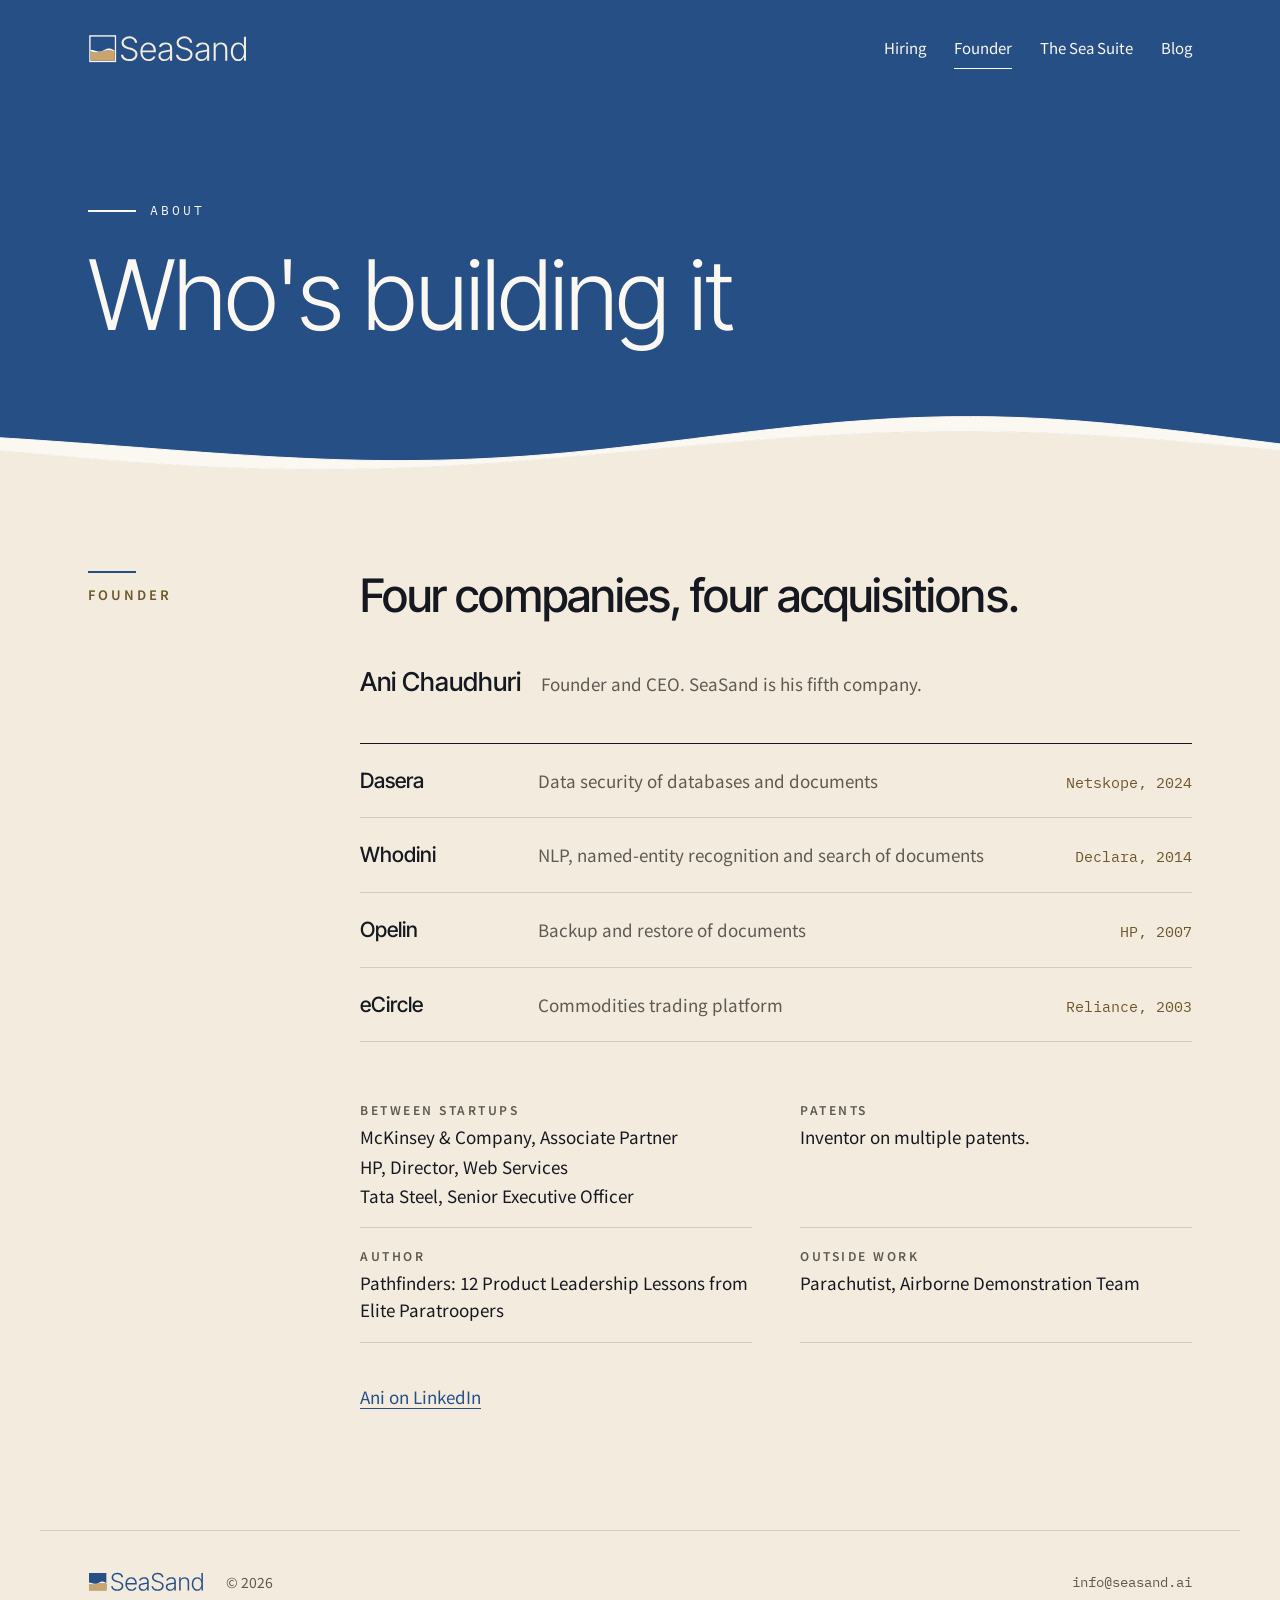
==== about/index.html @ 048404fc "Founder section becomes its own page at /about/; home band ends on a straight edge - /about/ ("Who's" ====
<!doctype html>
<html lang="en">
<head>
<meta charset="utf-8">
<meta name="viewport" content="width=device-width, initial-scale=1, viewport-fit=cover">
<title>Who&#x27;s building it · SeaSand</title>
<link rel="canonical" href="https://seasand.ai/about/">
<meta name="description" content="Ani Chaudhuri, founder and CEO of SeaSand. Four companies, four acquisitions.">
<meta property="og:site_name" content="SeaSand">
<meta property="og:type" content="website">
<meta property="og:title" content="Who&#x27;s building it · SeaSand">
<meta property="og:description" content="Ani Chaudhuri, founder and CEO of SeaSand. Four companies, four acquisitions.">
<meta property="og:url" content="https://seasand.ai/about/">
<link rel="icon" type="image/svg+xml" href="/favicon.svg">
<link rel="alternate" type="application/rss+xml" title="SeaSand Blog" href="/blog/feed.xml">
<link rel="stylesheet" href="https://fonts.googleapis.com/css2?family=Inter+Tight:wght@300;500&family=Noto+Sans+JP:wght@400;600&family=IBM+Plex+Mono:wght@400&display=swap">
<style>
/* SeaSand blog: the home page's own system (tokens, sea band, nav, rail grid, kicker, footer), so /blog/ reads as part of seasand.ai.
   Generated pages inline this file. Edit here, then run: python3 _blog/build.py */
:root {
  --ground: #f3ebdd; --raised: #eae1d0; --hair: #d6cbb7;
  --text: #151821; --text-2: #5c5a52; --gold: #6e5729; --link: #264f86;
  --sea: #264f86; --foam: #fbf8f2; --sand: #c9a46c; --on-sand: #151821; --wm: #264f86;
  --display: "Inter Tight", "Helvetica Neue", Arial, sans-serif;
  --sans: "Noto Sans JP", "Helvetica Neue", Arial, sans-serif;
  --mono: "IBM Plex Mono", "SFMono-Regular", Menlo, Consolas, monospace;
  --rule: 2px; --gut: 16px;
}
@media (min-width: 760px) { :root { --gut: 48px; } }
@media (prefers-color-scheme: dark) {
  :root:not([data-theme="light"]) { --ground: #151821; --raised: #1d2130; --hair: #2e3344; --text: #f3ebdd; --text-2: #a8a9a3; --gold: #c6a664; --link: #f3ebdd; --wm: #f3ebdd; --rule: 4px; color-scheme: dark; }
}
:root[data-theme="dark"] { --ground: #151821; --raised: #1d2130; --hair: #2e3344; --text: #f3ebdd; --text-2: #a8a9a3; --gold: #c6a664; --link: #f3ebdd; --wm: #f3ebdd; --rule: 4px; color-scheme: dark; }
* { box-sizing: border-box; }
html, body { margin: 0; padding: 0; }
html { scroll-behavior: smooth; }
@media (prefers-reduced-motion: reduce) { html { scroll-behavior: auto; } }
body { overflow-x: clip; background: var(--ground); color: var(--text); font-family: var(--sans); font-size: 17px; line-height: 1.6; -webkit-font-smoothing: antialiased; }
.wrap { max-width: 1200px; margin: 0 auto; padding-left: max(16px, env(safe-area-inset-left, 0px)); padding-right: max(16px, env(safe-area-inset-right, 0px)); }
@media (min-width: 760px) { .wrap { padding-left: max(48px, env(safe-area-inset-left, 0px)); padding-right: max(48px, env(safe-area-inset-right, 0px)); } }
a { color: var(--link); text-decoration-thickness: 1px; text-underline-offset: 4px; }
a:focus-visible, button:focus-visible { outline: 2px solid currentColor; outline-offset: 4px; }
.lockup { display: block; height: 30px; width: auto; }
.wm { fill: var(--wm); }

/* Sea band: home page header */
.sea { background: var(--sea); color: var(--foam); }
.sea a { color: var(--foam); }
.top { display: flex; align-items: center; justify-content: space-between; gap: 16px 32px; flex-wrap: wrap; padding-block: 28px; }
.top nav ul { list-style: none; margin: 0; padding: 0; display: flex; flex-wrap: wrap; gap: 4px 28px; }
.top nav a { text-decoration: none; font-size: 15px; display: inline-block; padding-block: 8px; border-bottom: 1px solid transparent; }
.top nav a:hover, .top nav a[aria-current] { border-bottom-color: var(--foam); }
.hero { padding-block: 64px 8px; display: grid; gap: 24px; }
@media (min-width: 760px) { .hero { padding-block: 104px 16px; } }
.hero > * { max-width: 820px; }
.where { margin: 0; font-family: var(--mono); font-size: 13px; letter-spacing: 3px; text-transform: uppercase; display: flex; align-items: center; gap: 14px; flex-wrap: wrap; }
.where::before { content: ""; width: 48px; height: 2px; background: var(--foam); }
.where a { text-decoration: none; }
.where a:hover { text-decoration: underline; }
h1 { margin: 0; font-family: var(--display); font-weight: 300; font-size: clamp(44px, 7.6vw, 104px); line-height: 1; letter-spacing: -0.03em; text-wrap: balance; }
.dek { margin: 0; max-width: 36ch; font-family: var(--display); font-weight: 300; font-size: clamp(22px, 2.4vw, 30px); line-height: 1.3; }
.dek strong { font-weight: 500; }
.dek2 { margin: 0; max-width: 46ch; font-size: 17px; line-height: 1.55; font-style: italic; }
.shore { display: block; width: 100%; height: clamp(56px, 8vw, 120px); margin-top: 40px; margin-bottom: -2px; }
.shore .g { fill: var(--ground); }
.shore .f { fill: var(--foam); stroke: var(--foam); stroke-width: 1px; vector-effect: non-scaling-stroke; }
.sea + .part { position: relative; background: var(--ground); margin-top: -2px; }

/* Ground: home page rail grid */
.part > .wrap { display: grid; grid-template-columns: 1fr; gap: 24px 72px; padding-block: 48px 96px; }
@media (min-width: 960px) { .part > .wrap { grid-template-columns: 200px minmax(0, 1fr); padding-block: 72px 120px; } }
.rail { display: flex; flex-direction: column; gap: 12px; }
.rail::before { content: ""; width: 48px; height: var(--rule); background: var(--sea); }
@media (min-width: 960px) { .rail .stick { position: sticky; top: calc(env(safe-area-inset-top, 0px) + 32px); display: flex; flex-direction: column; gap: 12px; } }
.kicker { margin: 0; font-size: 13px; font-weight: 600; letter-spacing: 3px; text-transform: uppercase; color: var(--gold); }
.rail .who { margin: 0; font-size: 15px; color: var(--text-2); }
.main { min-width: 0; }

/* Index */
.posts { list-style: none; margin: 0; padding: 0; border-top: 1px solid var(--text); max-width: 880px; }
.post-row { border-bottom: 1px solid var(--hair); }
.post-row a { display: grid; grid-template-columns: 1fr auto; gap: 6px 32px; align-items: baseline; padding-block: 28px; color: var(--text); text-decoration: none; }
@media (min-width: 760px) { .post-row a { grid-template-columns: 160px minmax(0, 1fr) auto; } }
.date { margin: 0; font-family: var(--mono); font-size: 14px; color: var(--gold); font-variant-numeric: tabular-nums; }
.post-row .date { grid-column: 1 / -1; }
@media (min-width: 760px) { .post-row .date { grid-column: auto; } }
.post-row .txt { display: grid; gap: 6px; min-width: 0; }
.post-row .t { font-family: var(--display); font-weight: 500; font-size: 24px; line-height: 1.25; letter-spacing: -0.01em; text-wrap: balance; }
.post-row .d { font-size: 16px; color: var(--text-2); }
.post-row .arrow { font-family: var(--mono); color: var(--text-2); transition: transform .2s ease; }
.post-row a:hover .t { text-decoration: underline; text-underline-offset: 6px; text-decoration-thickness: 1px; }
.post-row a:hover .arrow { transform: translateX(3px); }
@media (prefers-reduced-motion: reduce) { .post-row .arrow { transition: none; } }

/* Post */
.prose { max-width: 34em; font-size: 19px; line-height: 1.75; }
.prose section > * { margin: 0 0 1.1em; }
.prose section + section, .prose .statement + section { margin-top: 72px; }
.prose h2 { margin: 0 0 .55em; font-family: var(--display); font-weight: 500; font-size: clamp(26px, 3vw, 34px); line-height: 1.15; letter-spacing: -0.02em; text-wrap: balance; }
.prose blockquote { margin: 1.5em 0; padding-left: 24px; border-left: var(--rule) solid var(--sea); font-family: var(--display); font-weight: 300; font-size: clamp(24px, 2.8vw, 32px); line-height: 1.3; text-wrap: balance; }
.prose blockquote p { margin: 0; }
.statement { --off: calc(max(0px, (100vw - 1200px) / 2) + var(--gut)); background: var(--sand); color: var(--on-sand); width: 100vw; margin: 80px 0 80px calc(-1 * var(--off)); padding-block: clamp(48px, 7vw, 96px); padding-left: var(--off); padding-right: var(--gut); }
@media (min-width: 960px) { .statement { --off: calc(max(0px, (100vw - 1200px) / 2) + var(--gut) + 272px); margin-left: calc(-1 * var(--off)); } }
.statement p { margin: 0; max-width: 16ch; font-family: var(--display); font-weight: 300; font-size: clamp(36px, 5.6vw, 72px); line-height: 1.05; letter-spacing: -0.03em; text-wrap: balance; }
.join { display: grid; gap: 14px; margin-top: 56px; padding: 28px; background: var(--sea); color: var(--foam); max-width: 34em; }
.join p { margin: 0; }
.join .addr { display: flex; flex-wrap: wrap; align-items: center; gap: 12px 16px; }
.join code { font-family: var(--mono); font-size: 20px; user-select: all; }
.join a { color: var(--foam); }
.btn { font: 600 14px var(--sans); color: var(--sea); background: var(--foam); border: 0; padding: 9px 16px; cursor: pointer; }
.ask { margin: 48px 0 0; font-family: var(--display); font-weight: 300; font-size: clamp(30px, 4.2vw, 52px); line-height: 1.08; letter-spacing: -0.02em; text-wrap: balance; max-width: 22ch; }
.prose h3 { margin: 1.6em 0 .5em; font-family: var(--display); font-weight: 500; font-size: clamp(21px, 2.2vw, 24px); line-height: 1.25; }
.ask-sub { margin: 12px 0 0; font-size: 19px; }
.suite { margin: 40px 0 0; max-width: 34em; font-size: 19px; line-height: 1.7; }
.end-rule { max-width: 34em; margin: 48px 0 0; border: 0; border-top: 1px solid var(--hair); }
.sign { display: grid; gap: 4px; margin-top: 24px; }
.sign .allway { font-family: var(--display); font-weight: 500; font-size: 26px; color: var(--link); }
.sign .by { color: var(--text-2); font-size: 16px; }

/* Share */
.share { display: flex; flex-wrap: wrap; align-items: center; gap: 10px; }
.share .lbl { font-size: 13px; font-weight: 600; letter-spacing: 3px; text-transform: uppercase; color: var(--gold); margin-right: 6px; }
.share a, .share button { font: 400 14px var(--sans); color: var(--text); background: transparent; border: 1px solid var(--hair); padding: 7px 14px; text-decoration: none; cursor: pointer; }
.share a:hover, .share button:hover { border-color: var(--text); }
.rail .share { flex-direction: column; align-items: stretch; gap: 8px; }
.rail .share a, .rail .share button { text-align: left; }
.post-end { max-width: 34em; margin-top: 64px; padding-top: 24px; border-top: 1px solid var(--text); display: grid; gap: 32px; }
.pn { display: grid; grid-template-columns: 1fr; gap: 0; }
@media (min-width: 640px) { .pn { grid-template-columns: 1fr 1fr; gap: 24px; } }
.pn a { display: grid; gap: 4px; padding-block: 16px; border-bottom: 1px solid var(--hair); color: var(--text); text-decoration: none; min-width: 0; }
.pn a .k { font-size: 13px; font-weight: 600; letter-spacing: 3px; text-transform: uppercase; color: var(--gold); }
.pn a .t { font-family: var(--display); font-weight: 500; font-size: 20px; line-height: 1.25; }
.pn a:hover .t { text-decoration: underline; text-underline-offset: 5px; }
.pn .newer { text-align: right; }
.pn .none { padding-block: 16px; border-bottom: 1px solid var(--hair); color: var(--text-2); font-size: 15px; }
.allposts { font-family: var(--mono); font-size: 14px; text-decoration: none; }
.allposts:hover { text-decoration: underline; }

.site-foot .wrap { display: flex; flex-wrap: wrap; align-items: center; justify-content: space-between; gap: 16px 32px; padding-block: 40px 56px; font-size: 14px; color: var(--text-2); border-top: 1px solid var(--hair); }
.site-foot .lockup { height: 22px; }
.site-foot .left { display: flex; flex-wrap: wrap; align-items: center; gap: 12px 20px; }
.addr-small { font-family: var(--mono); user-select: all; }

/* ---------- About: Who's building it (moved from the home page, 12 Nov) ---------- */
.founder { display: flex; flex-direction: column; gap: 40px; }
.founder h2 { margin: 0; font-family: var(--display); font-weight: 500; font-size: clamp(30px, 4.2vw, 52px); line-height: 1.08; letter-spacing: -0.02em; text-wrap: balance; }
@media (min-width: 720px) { .founder h2 { white-space: nowrap; font-size: clamp(30px, 3.6vw, 52px); } }
.founder .who { display: flex; flex-wrap: wrap; align-items: baseline; gap: 4px 20px; }
.founder .who .name { margin: 0; font-family: var(--display); font-weight: 500; font-size: 26px; }
.founder .who .role-line { margin: 0; color: var(--text-2); }
.founder .cos { list-style: none; margin: 0; padding: 0; border-top: 1px solid var(--text); }
.founder .co { display: grid; grid-template-columns: 1fr; gap: 2px 28px; align-items: baseline; padding-block: 20px; border-bottom: 1px solid var(--hair); }
@media (min-width: 760px) { .founder .co { grid-template-columns: 150px minmax(0, 1fr) 170px; } }
.founder .co .name { font-family: var(--display); font-weight: 500; font-size: 21px; }
.founder .co .what { color: var(--text-2); }
.founder .co .exit { font-family: var(--mono); font-size: 15px; color: var(--gold); font-variant-numeric: tabular-nums; }
@media (min-width: 760px) { .founder .co .exit { text-align: right; } }
.founder .facts { margin: 0; display: grid; grid-template-columns: 1fr; gap: 0 48px; }
@media (min-width: 760px) { .founder .facts { grid-template-columns: repeat(2, minmax(0, 1fr)); } }
.founder .facts > div { padding-block: 18px; border-bottom: 1px solid var(--hair); display: grid; gap: 4px; align-content: start; }
.founder .facts dt { font-size: 12px; font-weight: 600; letter-spacing: 2.5px; text-transform: uppercase; color: var(--text-2); }
.founder .facts dd { margin: 0; }
.founder .facts dd.jobs { display: grid; gap: 2px; }
.founder .out { margin: 0; }
</style>
</head>
<body>
<!-- Generated by _blog/build.py. Edit the sources in _blog/, not this file. -->
<div class="sea">
  <div class="wrap">
    <header class="top">
      <a href="/" aria-label="SeaSand, home"><svg class="lockup" role="img" aria-label="SeaSand" xmlns="http://www.w3.org/2000/svg" viewBox="-8 -8 486 90"><title>SeaSand</title><rect x="-2.16" y="-2.16" width="76.32" height="76.32" fill="none" stroke="#fbf8f2" stroke-width="4.32"/><clipPath id="b1"><rect width="72" height="72"/></clipPath><g clip-path="url(#b1)"><rect width="72" height="72" fill="#264f86"/><path d="M-2.16,43.31 L-1.84,43.40 L-1.52,43.49 L-1.21,43.58 L-0.89,43.67 L-0.57,43.76 L-0.25,43.85 L0.07,43.94 L0.38,44.03 L0.70,44.12 L1.02,44.21 L1.34,44.30 L1.66,44.39 L1.97,44.48 L2.29,44.56 L2.61,44.65 L2.93,44.74 L3.25,44.83 L3.56,44.91 L3.88,45.00 L4.20,45.08 L4.52,45.16 L4.84,45.25 L5.15,45.33 L5.47,45.41 L5.79,45.49 L6.11,45.57 L6.43,45.64 L6.74,45.72 L7.06,45.79 L7.38,45.87 L7.70,45.94 L8.02,46.01 L8.33,46.07 L8.65,46.14 L8.97,46.21 L9.29,46.27 L9.61,46.33 L9.92,46.39 L10.24,46.45 L10.56,46.50 L10.88,46.55 L11.20,46.61 L11.51,46.65 L11.83,46.70 L12.15,46.75 L12.47,46.79 L12.79,46.83 L13.10,46.87 L13.42,46.90 L13.74,46.94 L14.06,46.97 L14.38,47.00 L14.69,47.03 L15.01,47.05 L15.33,47.07 L15.65,47.09 L15.97,47.11 L16.28,47.12 L16.60,47.14 L16.92,47.15 L17.24,47.15 L17.56,47.16 L17.87,47.16 L18.19,47.16 L18.51,47.16 L18.83,47.15 L19.15,47.14 L19.46,47.13 L19.78,47.12 L20.10,47.11 L20.42,47.09 L20.74,47.07 L21.05,47.05 L21.37,47.02 L21.69,46.99 L22.01,46.96 L22.33,46.93 L22.64,46.90 L22.96,46.86 L23.28,46.82 L23.60,46.78 L23.92,46.74 L24.23,46.69 L24.55,46.64 L24.87,46.59 L25.19,46.54 L25.51,46.49 L25.82,46.43 L26.14,46.38 L26.46,46.32 L26.78,46.25 L27.10,46.19 L27.41,46.13 L27.73,46.06 L28.05,45.99 L28.37,45.92 L28.69,45.85 L29.00,45.78 L29.32,45.70 L29.64,45.63 L29.96,45.55 L30.28,45.47 L30.59,45.39 L30.91,45.31 L31.23,45.23 L31.55,45.15 L31.87,45.06 L32.18,44.98 L32.50,44.89 L32.82,44.81 L33.14,44.72 L33.46,44.63 L33.77,44.55 L34.09,44.46 L34.41,44.37 L34.73,44.28 L35.05,44.19 L35.36,44.10 L35.68,44.01 L36.00,43.92 L36.32,43.83 L36.64,43.74 L36.95,43.65 L37.27,43.56 L37.59,43.47 L37.91,43.38 L38.23,43.29 L38.54,43.21 L38.86,43.12 L39.18,43.03 L39.50,42.95 L39.82,42.86 L40.13,42.78 L40.45,42.69 L40.77,42.61 L41.09,42.53 L41.41,42.45 L41.72,42.37 L42.04,42.29 L42.36,42.21 L42.68,42.14 L43.00,42.06 L43.31,41.99 L43.63,41.92 L43.95,41.85 L44.27,41.78 L44.59,41.71 L44.90,41.65 L45.22,41.59 L45.54,41.52 L45.86,41.46 L46.18,41.41 L46.49,41.35 L46.81,41.30 L47.13,41.25 L47.45,41.20 L47.77,41.15 L48.08,41.10 L48.40,41.06 L48.72,41.02 L49.04,40.98 L49.36,40.94 L49.67,40.91 L49.99,40.88 L50.31,40.85 L50.63,40.82 L50.95,40.79 L51.26,40.77 L51.58,40.75 L51.90,40.73 L52.22,40.72 L52.54,40.71 L52.85,40.70 L53.17,40.69 L53.49,40.68 L53.81,40.68 L54.13,40.68 L54.44,40.68 L54.76,40.69 L55.08,40.69 L55.40,40.70 L55.72,40.72 L56.03,40.73 L56.35,40.75 L56.67,40.77 L56.99,40.79 L57.31,40.81 L57.62,40.84 L57.94,40.87 L58.26,40.90 L58.58,40.94 L58.90,40.97 L59.21,41.01 L59.53,41.05 L59.85,41.09 L60.17,41.14 L60.49,41.19 L60.80,41.23 L61.12,41.29 L61.44,41.34 L61.76,41.39 L62.08,41.45 L62.39,41.51 L62.71,41.57 L63.03,41.63 L63.35,41.70 L63.67,41.77 L63.98,41.83 L64.30,41.90 L64.62,41.97 L64.94,42.05 L65.26,42.12 L65.57,42.20 L65.89,42.27 L66.21,42.35 L66.53,42.43 L66.85,42.51 L67.16,42.59 L67.48,42.68 L67.80,42.76 L68.12,42.84 L68.44,42.93 L68.75,43.01 L69.07,43.10 L69.39,43.19 L69.71,43.28 L70.03,43.36 L70.34,43.45 L70.66,43.54 L70.98,43.63 L71.30,43.72 L71.62,43.81 L71.93,43.90 L72.25,43.99 L72.57,44.08 L72.89,44.17 L73.21,44.26 L73.52,44.35 L73.84,44.44 L74.16,44.53 L74.16,75.60 L-2.16,75.60 Z" fill="#c9a46c"/><path d="M-2.16,39.26 L-1.84,39.27 L-1.52,39.28 L-1.21,39.30 L-0.89,39.31 L-0.57,39.33 L-0.25,39.35 L0.07,39.37 L0.38,39.39 L0.70,39.41 L1.02,39.44 L1.34,39.47 L1.66,39.50 L1.97,39.53 L2.29,39.57 L2.61,39.61 L2.93,39.65 L3.25,39.69 L3.56,39.74 L3.88,39.79 L4.20,39.84 L4.52,39.89 L4.84,39.94 L5.15,40.00 L5.47,40.06 L5.79,40.12 L6.11,40.19 L6.43,40.25 L6.74,40.32 L7.06,40.39 L7.38,40.47 L7.70,40.54 L8.02,40.62 L8.33,40.70 L8.65,40.78 L8.97,40.86 L9.29,40.94 L9.61,41.03 L9.92,41.12 L10.24,41.21 L10.56,41.30 L10.88,41.39 L11.20,41.48 L11.51,41.57 L11.83,41.67 L12.15,41.76 L12.47,41.86 L12.79,41.95 L13.10,42.05 L13.42,42.15 L13.74,42.24 L14.06,42.34 L14.38,42.44 L14.69,42.53 L15.01,42.63 L15.33,42.72 L15.65,42.82 L15.97,42.91 L16.28,43.00 L16.60,43.10 L16.92,43.19 L17.24,43.28 L17.56,43.36 L17.87,43.45 L18.19,43.53 L18.51,43.61 L18.83,43.69 L19.15,43.77 L19.46,43.85 L19.78,43.92 L20.10,43.99 L20.42,44.05 L20.74,44.12 L21.05,44.18 L21.37,44.23 L21.69,44.29 L22.01,44.34 L22.33,44.39 L22.64,44.43 L22.96,44.47 L23.28,44.50 L23.60,44.53 L23.92,44.56 L24.23,44.58 L24.55,44.60 L24.87,44.62 L25.19,44.63 L25.51,44.63 L25.82,44.63 L26.14,44.63 L26.46,44.62 L26.78,44.60 L27.10,44.59 L27.41,44.56 L27.73,44.54 L28.05,44.50 L28.37,44.47 L28.69,44.42 L29.00,44.38 L29.32,44.32 L29.64,44.27 L29.96,44.21 L30.28,44.14 L30.59,44.07 L30.91,43.99 L31.23,43.91 L31.55,43.83 L31.87,43.74 L32.18,43.64 L32.50,43.55 L32.82,43.44 L33.14,43.34 L33.46,43.23 L33.77,43.11 L34.09,42.99 L34.41,42.87 L34.73,42.75 L35.05,42.62 L35.36,42.49 L35.68,42.35 L36.00,42.21 L36.32,42.07 L36.64,41.93 L36.95,41.78 L37.27,41.63 L37.59,41.48 L37.91,41.33 L38.23,41.17 L38.54,41.02 L38.86,40.86 L39.18,40.70 L39.50,40.54 L39.82,40.38 L40.13,40.21 L40.45,40.05 L40.77,39.89 L41.09,39.73 L41.41,39.56 L41.72,39.40 L42.04,39.24 L42.36,39.08 L42.68,38.92 L43.00,38.76 L43.31,38.60 L43.63,38.44 L43.95,38.29 L44.27,38.14 L44.59,37.99 L44.90,37.84 L45.22,37.69 L45.54,37.55 L45.86,37.41 L46.18,37.27 L46.49,37.14 L46.81,37.01 L47.13,36.88 L47.45,36.76 L47.77,36.64 L48.08,36.53 L48.40,36.42 L48.72,36.31 L49.04,36.21 L49.36,36.11 L49.67,36.02 L49.99,35.93 L50.31,35.85 L50.63,35.77 L50.95,35.70 L51.26,35.64 L51.58,35.58 L51.90,35.52 L52.22,35.47 L52.54,35.43 L52.85,35.39 L53.17,35.36 L53.49,35.33 L53.81,35.31 L54.13,35.30 L54.44,35.29 L54.76,35.29 L55.08,35.29 L55.40,35.30 L55.72,35.32 L56.03,35.34 L56.35,35.37 L56.67,35.41 L56.99,35.45 L57.31,35.49 L57.62,35.54 L57.94,35.60 L58.26,35.66 L58.58,35.73 L58.90,35.81 L59.21,35.88 L59.53,35.97 L59.85,36.06 L60.17,36.15 L60.49,36.25 L60.80,36.36 L61.12,36.47 L61.44,36.58 L61.76,36.70 L62.08,36.82 L62.39,36.95 L62.71,37.08 L63.03,37.22 L63.35,37.35 L63.67,37.50 L63.98,37.64 L64.30,37.79 L64.62,37.94 L64.94,38.09 L65.26,38.25 L65.57,38.41 L65.89,38.57 L66.21,38.73 L66.53,38.89 L66.85,39.06 L67.16,39.22 L67.48,39.39 L67.80,39.56 L68.12,39.73 L68.44,39.90 L68.75,40.07 L69.07,40.24 L69.39,40.41 L69.71,40.58 L70.03,40.74 L70.34,40.91 L70.66,41.08 L70.98,41.24 L71.30,41.41 L71.62,41.57 L71.93,41.73 L72.25,41.89 L72.57,42.04 L72.89,42.20 L73.21,42.35 L73.52,42.49 L73.84,42.64 L74.16,42.78 L74.16,44.53 L73.84,44.44 L73.52,44.35 L73.21,44.26 L72.89,44.17 L72.57,44.08 L72.25,43.99 L71.93,43.90 L71.62,43.81 L71.30,43.72 L70.98,43.63 L70.66,43.54 L70.34,43.45 L70.03,43.36 L69.71,43.28 L69.39,43.19 L69.07,43.10 L68.75,43.01 L68.44,42.93 L68.12,42.84 L67.80,42.76 L67.48,42.68 L67.16,42.59 L66.85,42.51 L66.53,42.43 L66.21,42.35 L65.89,42.27 L65.57,42.20 L65.26,42.12 L64.94,42.05 L64.62,41.97 L64.30,41.90 L63.98,41.83 L63.67,41.77 L63.35,41.70 L63.03,41.63 L62.71,41.57 L62.39,41.51 L62.08,41.45 L61.76,41.39 L61.44,41.34 L61.12,41.29 L60.80,41.23 L60.49,41.19 L60.17,41.14 L59.85,41.09 L59.53,41.05 L59.21,41.01 L58.90,40.97 L58.58,40.94 L58.26,40.90 L57.94,40.87 L57.62,40.84 L57.31,40.81 L56.99,40.79 L56.67,40.77 L56.35,40.75 L56.03,40.73 L55.72,40.72 L55.40,40.70 L55.08,40.69 L54.76,40.69 L54.44,40.68 L54.13,40.68 L53.81,40.68 L53.49,40.68 L53.17,40.69 L52.85,40.70 L52.54,40.71 L52.22,40.72 L51.90,40.73 L51.58,40.75 L51.26,40.77 L50.95,40.79 L50.63,40.82 L50.31,40.85 L49.99,40.88 L49.67,40.91 L49.36,40.94 L49.04,40.98 L48.72,41.02 L48.40,41.06 L48.08,41.10 L47.77,41.15 L47.45,41.20 L47.13,41.25 L46.81,41.30 L46.49,41.35 L46.18,41.41 L45.86,41.46 L45.54,41.52 L45.22,41.59 L44.90,41.65 L44.59,41.71 L44.27,41.78 L43.95,41.85 L43.63,41.92 L43.31,41.99 L43.00,42.06 L42.68,42.14 L42.36,42.21 L42.04,42.29 L41.72,42.37 L41.41,42.45 L41.09,42.53 L40.77,42.61 L40.45,42.69 L40.13,42.78 L39.82,42.86 L39.50,42.95 L39.18,43.03 L38.86,43.12 L38.54,43.21 L38.23,43.29 L37.91,43.38 L37.59,43.47 L37.27,43.56 L36.95,43.65 L36.64,43.74 L36.32,43.83 L36.00,43.92 L35.68,44.01 L35.36,44.10 L35.05,44.19 L34.73,44.28 L34.41,44.37 L34.09,44.46 L33.77,44.55 L33.46,44.63 L33.14,44.72 L32.82,44.81 L32.50,44.89 L32.18,44.98 L31.87,45.06 L31.55,45.15 L31.23,45.23 L30.91,45.31 L30.59,45.39 L30.28,45.47 L29.96,45.55 L29.64,45.63 L29.32,45.70 L29.00,45.78 L28.69,45.85 L28.37,45.92 L28.05,45.99 L27.73,46.06 L27.41,46.13 L27.10,46.19 L26.78,46.25 L26.46,46.32 L26.14,46.38 L25.82,46.43 L25.51,46.49 L25.19,46.54 L24.87,46.59 L24.55,46.64 L24.23,46.69 L23.92,46.74 L23.60,46.78 L23.28,46.82 L22.96,46.86 L22.64,46.90 L22.33,46.93 L22.01,46.96 L21.69,46.99 L21.37,47.02 L21.05,47.05 L20.74,47.07 L20.42,47.09 L20.10,47.11 L19.78,47.12 L19.46,47.13 L19.15,47.14 L18.83,47.15 L18.51,47.16 L18.19,47.16 L17.87,47.16 L17.56,47.16 L17.24,47.15 L16.92,47.15 L16.60,47.14 L16.28,47.12 L15.97,47.11 L15.65,47.09 L15.33,47.07 L15.01,47.05 L14.69,47.03 L14.38,47.00 L14.06,46.97 L13.74,46.94 L13.42,46.90 L13.10,46.87 L12.79,46.83 L12.47,46.79 L12.15,46.75 L11.83,46.70 L11.51,46.65 L11.20,46.61 L10.88,46.55 L10.56,46.50 L10.24,46.45 L9.92,46.39 L9.61,46.33 L9.29,46.27 L8.97,46.21 L8.65,46.14 L8.33,46.07 L8.02,46.01 L7.70,45.94 L7.38,45.87 L7.06,45.79 L6.74,45.72 L6.43,45.64 L6.11,45.57 L5.79,45.49 L5.47,45.41 L5.15,45.33 L4.84,45.25 L4.52,45.16 L4.20,45.08 L3.88,45.00 L3.56,44.91 L3.25,44.83 L2.93,44.74 L2.61,44.65 L2.29,44.56 L1.97,44.48 L1.66,44.39 L1.34,44.30 L1.02,44.21 L0.70,44.12 L0.38,44.03 L0.07,43.94 L-0.25,43.85 L-0.57,43.76 L-0.89,43.67 L-1.21,43.58 L-1.52,43.49 L-1.84,43.40 L-2.16,43.31 Z" fill="#fbf8f2"/></g><g fill="#f3ebdd"><path transform="translate(85.985,72) scale(0.048322,-0.048322)" d="M609.9996337890625 -25.3333740234375Q457.9991455078125 -25.3333740234375 346.1654968261719 24.8333740234375Q234.33184814453125 75.0001220703125 170.33169555664062 164.8336181640625Q106.33154296875 254.6671142578125 97.9981689453125 372.6673583984375H237.3343505859375Q245.00103759765625 284.33428955078125 295.6676330566406 223.16799926757812Q346.334228515625 162.001708984375 428.1672668457031 130.3353271484375Q510.00030517578125 98.6689453125 609.9996337890625 98.6689453125Q721.665771484375 98.6689453125 808.6654968261719 136.16873168945312Q895.6652221679688 173.66851806640625 945.4984436035156 241.00146484375Q995.3316650390625 308.33441162109375 995.3316650390625 398.0006103515625Q995.3316650390625 474.00048828125 955.6648559570312 524.8335266113281Q915.998046875 575.6665649414062 846.1648559570312 610.6661987304688Q776.3316650390625 645.6658325195312 683.33251953125 672.66552734375L505.9989013671875 724.66552734375Q330.66558837890625 776.3320922851562 233.99862670898438 868.9988098144531Q137.3316650390625 961.66552734375 137.3316650390625 1105.3326416015625Q137.3316650390625 1225.3329467773438 201.49853515625 1316.6664123535156Q265.6654052734375 1407.9998779296875 375.9990539550781 1459.333251953125Q486.33270263671875 1510.6666259765625 623.3330078125 1510.6666259765625Q762 1510.6666259765625 868.8336486816406 1459.3332824707031Q975.6672973632812 1407.9999389648438 1038.66748046875 1319.4999389648438Q1101.6676635742188 1230.9999389648438 1106.6676025390625 1118H973.998291015625Q961.6649169921875 1241.9991455078125 864.6651916503906 1315.3317260742188Q767.6654663085938 1388.664306640625 619.3328857421875 1388.664306640625Q516.3331909179688 1388.664306640625 437.00018310546875 1352.8312072753906Q357.66717529296875 1316.9981079101562 313.1673889160156 1254.1651916503906Q268.6676025390625 1191.332275390625 268.6676025390625 1110.6661376953125Q268.6676025390625 1032.9993896484375 312.66790771484375 980.4996337890625Q356.668212890625 927.9998779296875 425.0014953613281 894.8335876464844Q493.33477783203125 861.6672973632812 565.333740234375 840.0009765625L722 794.6678466796875Q792.6658935546875 774.00146484375 863.8325805664062 743.6683349609375Q934.999267578125 713.335205078125 994.6663513183594 667.335205078125Q1054.3334350585938 621.335205078125 1090.5005187988281 554.8348999023438Q1126.6676025390625 488.3345947265625 1126.6676025390625 395.3338623046875Q1126.6676025390625 276.6671142578125 1064.8341979980469 181.33364868164062Q1003.0007934570312 86.00018310546875 887.5005187988281 30.333404541015625Q772.000244140625 -25.3333740234375 609.9996337890625 -25.3333740234375Z"/><path transform="translate(145.179,72) scale(0.048322,-0.048322)" d="M590.6658935546875 -24Q434.66558837890625 -24 319.83209228515625 49.499908447265625Q204.99859619140625 122.99981689453125 142.83187866210938 253.16644287109375Q80.6651611328125 383.33306884765625 80.6651611328125 551.9998779296875Q80.6651611328125 721.3333740234375 142.33184814453125 852.3333740234375Q203.99853515625 983.3333740234375 313.9986877441406 1058.0Q423.99884033203125 1132.6666259765625 568.6658935546875 1132.6666259765625Q659.3323364257812 1132.6666259765625 744.3323974609375 1099.5002136230469Q829.3324584960938 1066.3338012695312 896.9992980957031 998.1673278808594Q964.6661376953125 930.0008544921875 1003.9996337890625 825.3340454101562Q1043.3331298828125 720.667236328125 1043.3331298828125 577.3331298828125V519.3321533203125H170.00048828125V633.334228515625H972.9984130859375L913.6638793945312 589.33349609375Q913.6638793945312 710.666259765625 872.4975891113281 806.8323669433594Q831.331298828125 902.9984741210938 754.1651000976562 958.8314514160156Q676.9989013671875 1014.6644287109375 568.6658935546875 1014.6644287109375Q461.6661376953125 1014.6644287109375 380.9999084472656 958.164794921875Q300.33367919921875 901.6651611328125 255.50070190429688 808.4992370605469Q210.667724609375 715.3333129882812 210.667724609375 604.0010986328125V536.6658935546875Q210.667724609375 402.9996337890625 257.1675720214844 303.5003356933594Q303.66741943359375 204.00103759765625 389.1670227050781 149.00161743164062Q474.6666259765625 94.002197265625 590.6658935546875 94.002197265625Q669.9984741210938 94.002197265625 729.9981689453125 119.16851806640625Q789.9978637695312 144.3348388671875 830.997802734375 186.66799926757812Q871.9977416992188 229.00115966796875 892.6644287109375 278.6683349609375L1016.0003662109375 238.001220703125Q990.3336791992188 168.0003662109375 932.8334350585938 108.33346557617188Q875.3331909179688 48.66656494140625 788.8329162597656 12.333282470703125Q702.3326416015625 -24 590.6658935546875 -24Z"/><path transform="translate(199.252,72) scale(0.048322,-0.048322)" d="M451.33251953125 -25.3333740234375Q349.9989013671875 -25.3333740234375 265.99871826171875 14.333343505859375Q181.99853515625 54.00006103515625 132.331787109375 129.66680908203125Q82.6650390625 205.33355712890625 82.6650390625 312.6669921875Q82.6650390625 395.66778564453125 113.998779296875 452.0013122558594Q145.33251953125 508.3348388671875 202.99954223632812 544.834716796875Q260.66656494140625 581.3345947265625 339.16644287109375 602.5010070800781Q417.66632080078125 623.6674194335938 512.665283203125 635.333984375Q606.665771484375 647.000732421875 671.8323364257812 655.5006408691406Q736.9989013671875 664.0005493164062 770.8319702148438 683.1670837402344Q804.6650390625 702.3336181640625 804.6650390625 744.000244140625V769.9990234375Q804.6650390625 884.6652221679688 736.832275390625 950.3315124511719Q668.99951171875 1015.997802734375 542 1015.997802734375Q421.333251953125 1015.997802734375 345.1669616699219 962.9977722167969Q269.00067138671875 909.9977416992188 238.66748046875 837.9984130859375L114.6650390625 882.6658935546875Q152.99871826171875 973.9998779296875 220.165771484375 1028.8333435058594Q287.33282470703125 1083.6668090820312 370.1663818359375 1108.1667175292969Q452.99993896484375 1132.6666259765625 537.9998779296875 1132.6666259765625Q602.3325805664062 1132.6666259765625 671.3326416015625 1116.0002136230469Q740.3327026367188 1099.3338012695312 800.3330993652344 1058.0005798339844Q860.33349609375 1016.6673583984375 897.5005493164062 943.5003051757812Q934.6676025390625 870.333251953125 934.6676025390625 757.9986572265625V0H804.6650390625V176.6651611328125H797.3316650390625Q774.6653442382812 127.66595458984375 728.6656494140625 81.33291625976562Q682.6659545898438 34.9998779296875 613.6660461425781 4.833251953125Q544.6661376953125 -25.3333740234375 451.33251953125 -25.3333740234375ZM468.6663818359375 92.6688232421875Q571.9996337890625 92.6688232421875 647.3326416015625 138.50180053710938Q722.6656494140625 184.33477783203125 763.6653442382812 261.0006408691406Q804.6650390625 337.66650390625 804.6650390625 428.6651611328125V589.998291015625Q790.3319091796875 576.3316650390625 756.4984130859375 565.3316955566406Q722.6649169921875 554.3317260742188 679.1646728515625 545.9984130859375Q635.6644287109375 537.6651000976562 591.4977111816406 531.831787109375Q547.3309936523438 525.9984741210938 513.3314208984375 521.99853515625Q418.66644287109375 510.33203125 351.33367919921875 485.3323669433594Q284.00091552734375 460.33270263671875 248.33425903320312 417.1663513183594Q212.6676025390625 374 212.6676025390625 306.0001220703125Q212.6676025390625 204.66754150390625 285.50054931640625 148.66818237304688Q358.33349609375 92.6688232421875 468.6663818359375 92.6688232421875Z"/><path transform="translate(251.150,72) scale(0.048322,-0.048322)" d="M609.9996337890625 -25.3333740234375Q457.9991455078125 -25.3333740234375 346.1654968261719 24.8333740234375Q234.33184814453125 75.0001220703125 170.33169555664062 164.8336181640625Q106.33154296875 254.6671142578125 97.9981689453125 372.6673583984375H237.3343505859375Q245.00103759765625 284.33428955078125 295.6676330566406 223.16799926757812Q346.334228515625 162.001708984375 428.1672668457031 130.3353271484375Q510.00030517578125 98.6689453125 609.9996337890625 98.6689453125Q721.665771484375 98.6689453125 808.6654968261719 136.16873168945312Q895.6652221679688 173.66851806640625 945.4984436035156 241.00146484375Q995.3316650390625 308.33441162109375 995.3316650390625 398.0006103515625Q995.3316650390625 474.00048828125 955.6648559570312 524.8335266113281Q915.998046875 575.6665649414062 846.1648559570312 610.6661987304688Q776.3316650390625 645.6658325195312 683.33251953125 672.66552734375L505.9989013671875 724.66552734375Q330.66558837890625 776.3320922851562 233.99862670898438 868.9988098144531Q137.3316650390625 961.66552734375 137.3316650390625 1105.3326416015625Q137.3316650390625 1225.3329467773438 201.49853515625 1316.6664123535156Q265.6654052734375 1407.9998779296875 375.9990539550781 1459.333251953125Q486.33270263671875 1510.6666259765625 623.3330078125 1510.6666259765625Q762 1510.6666259765625 868.8336486816406 1459.3332824707031Q975.6672973632812 1407.9999389648438 1038.66748046875 1319.4999389648438Q1101.6676635742188 1230.9999389648438 1106.6676025390625 1118H973.998291015625Q961.6649169921875 1241.9991455078125 864.6651916503906 1315.3317260742188Q767.6654663085938 1388.664306640625 619.3328857421875 1388.664306640625Q516.3331909179688 1388.664306640625 437.00018310546875 1352.8312072753906Q357.66717529296875 1316.9981079101562 313.1673889160156 1254.1651916503906Q268.6676025390625 1191.332275390625 268.6676025390625 1110.6661376953125Q268.6676025390625 1032.9993896484375 312.66790771484375 980.4996337890625Q356.668212890625 927.9998779296875 425.0014953613281 894.8335876464844Q493.33477783203125 861.6672973632812 565.333740234375 840.0009765625L722 794.6678466796875Q792.6658935546875 774.00146484375 863.8325805664062 743.6683349609375Q934.999267578125 713.335205078125 994.6663513183594 667.335205078125Q1054.3334350585938 621.335205078125 1090.5005187988281 554.8348999023438Q1126.6676025390625 488.3345947265625 1126.6676025390625 395.3338623046875Q1126.6676025390625 276.6671142578125 1064.8341979980469 181.33364868164062Q1003.0007934570312 86.00018310546875 887.5005187988281 30.333404541015625Q772.000244140625 -25.3333740234375 609.9996337890625 -25.3333740234375Z"/><path transform="translate(310.344,72) scale(0.048322,-0.048322)" d="M451.33251953125 -25.3333740234375Q349.9989013671875 -25.3333740234375 265.99871826171875 14.333343505859375Q181.99853515625 54.00006103515625 132.331787109375 129.66680908203125Q82.6650390625 205.33355712890625 82.6650390625 312.6669921875Q82.6650390625 395.66778564453125 113.998779296875 452.0013122558594Q145.33251953125 508.3348388671875 202.99954223632812 544.834716796875Q260.66656494140625 581.3345947265625 339.16644287109375 602.5010070800781Q417.66632080078125 623.6674194335938 512.665283203125 635.333984375Q606.665771484375 647.000732421875 671.8323364257812 655.5006408691406Q736.9989013671875 664.0005493164062 770.8319702148438 683.1670837402344Q804.6650390625 702.3336181640625 804.6650390625 744.000244140625V769.9990234375Q804.6650390625 884.6652221679688 736.832275390625 950.3315124511719Q668.99951171875 1015.997802734375 542 1015.997802734375Q421.333251953125 1015.997802734375 345.1669616699219 962.9977722167969Q269.00067138671875 909.9977416992188 238.66748046875 837.9984130859375L114.6650390625 882.6658935546875Q152.99871826171875 973.9998779296875 220.165771484375 1028.8333435058594Q287.33282470703125 1083.6668090820312 370.1663818359375 1108.1667175292969Q452.99993896484375 1132.6666259765625 537.9998779296875 1132.6666259765625Q602.3325805664062 1132.6666259765625 671.3326416015625 1116.0002136230469Q740.3327026367188 1099.3338012695312 800.3330993652344 1058.0005798339844Q860.33349609375 1016.6673583984375 897.5005493164062 943.5003051757812Q934.6676025390625 870.333251953125 934.6676025390625 757.9986572265625V0H804.6650390625V176.6651611328125H797.3316650390625Q774.6653442382812 127.66595458984375 728.6656494140625 81.33291625976562Q682.6659545898438 34.9998779296875 613.6660461425781 4.833251953125Q544.6661376953125 -25.3333740234375 451.33251953125 -25.3333740234375ZM468.6663818359375 92.6688232421875Q571.9996337890625 92.6688232421875 647.3326416015625 138.50180053710938Q722.6656494140625 184.33477783203125 763.6653442382812 261.0006408691406Q804.6650390625 337.66650390625 804.6650390625 428.6651611328125V589.998291015625Q790.3319091796875 576.3316650390625 756.4984130859375 565.3316955566406Q722.6649169921875 554.3317260742188 679.1646728515625 545.9984130859375Q635.6644287109375 537.6651000976562 591.4977111816406 531.831787109375Q547.3309936523438 525.9984741210938 513.3314208984375 521.99853515625Q418.66644287109375 510.33203125 351.33367919921875 485.3323669433594Q284.00091552734375 460.33270263671875 248.33425903320312 417.1663513183594Q212.6676025390625 374 212.6676025390625 306.0001220703125Q212.6676025390625 204.66754150390625 285.50054931640625 148.66818237304688Q358.33349609375 92.6688232421875 468.6663818359375 92.6688232421875Z"/><path transform="translate(362.242,72) scale(0.048322,-0.048322)" d="M268.000732421875 697.9984130859375V0H139.33154296875V1118H264.0006103515625V941.3333740234375H276.66748046875Q316.00079345703125 1027.6666870117188 399.1672668457031 1079.8333435058594Q482.333740234375 1132 605.333984375 1132Q718.333984375 1132 803.6672973632812 1085.1667175292969Q889.0006103515625 1038.3334350585938 936.8339233398438 947.3332824707031Q984.667236328125 856.3331298828125 984.667236328125 723.33251953125V0H855.998046875V715.332275390625Q855.998046875 852.3319091796875 778.8318786621094 933.1648559570312Q701.6657104492188 1013.997802734375 572.6663208007812 1013.997802734375Q485.33331298828125 1013.997802734375 416.33355712890625 975.4979553222656Q347.33380126953125 936.9981079101562 307.6672668457031 866.4982604980469Q268.000732421875 795.9984130859375 268.000732421875 697.9984130859375Z"/><path transform="translate(416.556,72) scale(0.048322,-0.048322)" d="M539.9993896484375 -24Q402.99920654296875 -24 299.33233642578125 48.66656494140625Q195.66546630859375 121.3331298828125 138.16531372070312 252.16644287109375Q80.6651611328125 382.999755859375 80.6651611328125 556Q80.6651611328125 728.000244140625 138.66531372070312 858.0002136230469Q196.66546630859375 988.0001831054688 300.33233642578125 1060.3334045410156Q403.99920654296875 1132.6666259765625 541.332763671875 1132.6666259765625Q644.3331909179688 1132.6666259765625 711.8329467773438 1096.4999694824219Q779.3327026367188 1060.3333129882812 820.6655883789062 1007.3337707519531Q861.9984741210938 954.334228515625 883.998291015625 904.002197265625H895.331787109375V1490H1024.0009765625V0H899.3319091796875V207.997802734375H883.998291015625Q861.6651611328125 156.99908447265625 819.8322448730469 103.16619873046875Q777.9993286132812 49.33331298828125 709.9995422363281 12.666656494140625Q641.999755859375 -24 539.9993896484375 -24ZM554.66650390625 94.002197265625Q663.6661987304688 94.002197265625 739.8325500488281 153.835205078125Q815.9989013671875 213.668212890625 856.33203125 318.3343811035156Q896.6651611328125 423.00054931640625 896.6651611328125 557.3333740234375Q896.6651611328125 691.6661987304688 856.8320617675781 794.8323364257812Q816.9989624023438 897.9984741210938 740.499267578125 956.3314514160156Q663.9995727539062 1014.6644287109375 554.66650390625 1014.6644287109375Q443.66668701171875 1014.6644287109375 366.8336486816406 953.998046875Q290.0006103515625 893.3316650390625 250.33416748046875 789.8321838378906Q210.667724609375 686.3327026367188 210.667724609375 557.3333740234375Q210.667724609375 427.6673583984375 250.66751098632812 322.6678466796875Q290.66729736328125 217.6683349609375 367.33367919921875 155.83526611328125Q444.00006103515625 94.002197265625 554.66650390625 94.002197265625Z"/></g></svg></a>
      <nav aria-label="Sections">
        <ul>
          <li><a href="/#hiring">Hiring</a></li>
          <li><a href="/about/" aria-current="page">Founder</a></li>
          <li><a href="/#roundtable">The Sea Suite</a></li>
          <li><a href="/blog/">Blog</a></li>
        </ul>
      </nav>
    </header>
    <div class="hero">
      <p class="where">About</p>
      <h1>Who's building it</h1>
    </div>
  </div>
  <svg class="shore" viewBox="0 0 1440 140" preserveAspectRatio="none" aria-hidden="true"><path class="g" d="M0.0,70.0 L12.0,71.4 L24.0,72.7 L36.0,74.1 L48.0,75.4 L60.0,76.7 L72.0,78.0 L84.0,79.3 L96.0,80.6 L108.0,81.8 L120.0,83.0 L132.0,84.2 L144.0,85.3 L156.0,86.4 L168.0,87.4 L180.0,88.4 L192.0,89.3 L204.0,90.2 L216.0,91.0 L228.0,91.8 L240.0,92.5 L252.0,93.2 L264.0,93.8 L276.0,94.3 L288.0,94.7 L300.0,95.1 L312.0,95.4 L324.0,95.7 L336.0,95.9 L348.0,96.0 L360.0,96.0 L372.0,96.0 L384.0,95.9 L396.0,95.7 L408.0,95.4 L420.0,95.1 L432.0,94.7 L444.0,94.3 L456.0,93.8 L468.0,93.2 L480.0,92.5 L492.0,91.8 L504.0,91.0 L516.0,90.2 L528.0,89.3 L540.0,88.4 L552.0,87.4 L564.0,86.4 L576.0,85.3 L588.0,84.2 L600.0,83.0 L612.0,81.8 L624.0,80.6 L636.0,79.3 L648.0,78.0 L660.0,76.7 L672.0,75.4 L684.0,74.1 L696.0,72.7 L708.0,71.4 L720.0,70.0 L732.0,68.6 L744.0,67.3 L756.0,65.9 L768.0,64.6 L780.0,63.3 L792.0,62.0 L804.0,60.7 L816.0,59.4 L828.0,58.2 L840.0,57.0 L852.0,55.8 L864.0,54.7 L876.0,53.6 L888.0,52.6 L900.0,51.6 L912.0,50.7 L924.0,49.8 L936.0,49.0 L948.0,48.2 L960.0,47.5 L972.0,46.8 L984.0,46.2 L996.0,45.7 L1008.0,45.3 L1020.0,44.9 L1032.0,44.6 L1044.0,44.3 L1056.0,44.1 L1068.0,44.0 L1080.0,44.0 L1092.0,44.0 L1104.0,44.1 L1116.0,44.3 L1128.0,44.6 L1140.0,44.9 L1152.0,45.3 L1164.0,45.7 L1176.0,46.2 L1188.0,46.8 L1200.0,47.5 L1212.0,48.2 L1224.0,49.0 L1236.0,49.8 L1248.0,50.7 L1260.0,51.6 L1272.0,52.6 L1284.0,53.6 L1296.0,54.7 L1308.0,55.8 L1320.0,57.0 L1332.0,58.2 L1344.0,59.4 L1356.0,60.7 L1368.0,62.0 L1380.0,63.3 L1392.0,64.6 L1404.0,65.9 L1416.0,67.3 L1428.0,68.6 L1440.0,70.0 L1440,140 L0,140 Z"/><path class="f" d="M0.0,53.0 L12.0,53.9 L24.0,54.8 L36.0,55.8 L48.0,56.8 L60.0,57.8 L72.0,58.8 L84.0,59.9 L96.0,60.9 L108.0,62.0 L120.0,63.1 L132.0,64.2 L144.0,65.3 L156.0,66.4 L168.0,67.5 L180.0,68.6 L192.0,69.7 L204.0,70.8 L216.0,71.8 L228.0,72.9 L240.0,73.9 L252.0,74.9 L264.0,75.9 L276.0,76.8 L288.0,77.7 L300.0,78.6 L312.0,79.4 L324.0,80.1 L336.0,80.8 L348.0,81.5 L360.0,82.1 L372.0,82.6 L384.0,83.1 L396.0,83.4 L408.0,83.8 L420.0,84.0 L432.0,84.2 L444.0,84.2 L456.0,84.2 L468.0,84.1 L480.0,83.9 L492.0,83.7 L504.0,83.3 L516.0,82.9 L528.0,82.3 L540.0,81.7 L552.0,81.0 L564.0,80.2 L576.0,79.3 L588.0,78.4 L600.0,77.3 L612.0,76.2 L624.0,75.0 L636.0,73.7 L648.0,72.3 L660.0,70.9 L672.0,69.5 L684.0,67.9 L696.0,66.3 L708.0,64.7 L720.0,63.0 L732.0,61.3 L744.0,59.6 L756.0,57.8 L768.0,56.0 L780.0,54.2 L792.0,52.4 L804.0,50.6 L816.0,48.8 L828.0,47.1 L840.0,45.3 L852.0,43.6 L864.0,41.9 L876.0,40.3 L888.0,38.7 L900.0,37.1 L912.0,35.7 L924.0,34.2 L936.0,32.9 L948.0,31.6 L960.0,30.5 L972.0,29.4 L984.0,28.4 L996.0,27.5 L1008.0,26.6 L1020.0,25.9 L1032.0,25.4 L1044.0,24.9 L1056.0,24.5 L1068.0,24.2 L1080.0,24.1 L1092.0,24.1 L1104.0,24.1 L1116.0,24.3 L1128.0,24.7 L1140.0,25.1 L1152.0,25.6 L1164.0,26.3 L1176.0,27.0 L1188.0,27.9 L1200.0,28.9 L1212.0,29.9 L1224.0,31.1 L1236.0,32.3 L1248.0,33.6 L1260.0,35.1 L1272.0,36.5 L1284.0,38.1 L1296.0,39.7 L1308.0,41.4 L1320.0,43.1 L1332.0,44.8 L1344.0,46.6 L1356.0,48.4 L1368.0,50.3 L1380.0,52.2 L1392.0,54.0 L1404.0,55.9 L1416.0,57.8 L1428.0,59.6 L1440.0,61.4 L1440.0,70.0 L1428.0,68.6 L1416.0,67.3 L1404.0,65.9 L1392.0,64.6 L1380.0,63.3 L1368.0,62.0 L1356.0,60.7 L1344.0,59.4 L1332.0,58.2 L1320.0,57.0 L1308.0,55.8 L1296.0,54.7 L1284.0,53.6 L1272.0,52.6 L1260.0,51.6 L1248.0,50.7 L1236.0,49.8 L1224.0,49.0 L1212.0,48.2 L1200.0,47.5 L1188.0,46.8 L1176.0,46.2 L1164.0,45.7 L1152.0,45.3 L1140.0,44.9 L1128.0,44.6 L1116.0,44.3 L1104.0,44.1 L1092.0,44.0 L1080.0,44.0 L1068.0,44.0 L1056.0,44.1 L1044.0,44.3 L1032.0,44.6 L1020.0,44.9 L1008.0,45.3 L996.0,45.7 L984.0,46.2 L972.0,46.8 L960.0,47.5 L948.0,48.2 L936.0,49.0 L924.0,49.8 L912.0,50.7 L900.0,51.6 L888.0,52.6 L876.0,53.6 L864.0,54.7 L852.0,55.8 L840.0,57.0 L828.0,58.2 L816.0,59.4 L804.0,60.7 L792.0,62.0 L780.0,63.3 L768.0,64.6 L756.0,65.9 L744.0,67.3 L732.0,68.6 L720.0,70.0 L708.0,71.4 L696.0,72.7 L684.0,74.1 L672.0,75.4 L660.0,76.7 L648.0,78.0 L636.0,79.3 L624.0,80.6 L612.0,81.8 L600.0,83.0 L588.0,84.2 L576.0,85.3 L564.0,86.4 L552.0,87.4 L540.0,88.4 L528.0,89.3 L516.0,90.2 L504.0,91.0 L492.0,91.8 L480.0,92.5 L468.0,93.2 L456.0,93.8 L444.0,94.3 L432.0,94.7 L420.0,95.1 L408.0,95.4 L396.0,95.7 L384.0,95.9 L372.0,96.0 L360.0,96.0 L348.0,96.0 L336.0,95.9 L324.0,95.7 L312.0,95.4 L300.0,95.1 L288.0,94.7 L276.0,94.3 L264.0,93.8 L252.0,93.2 L240.0,92.5 L228.0,91.8 L216.0,91.0 L204.0,90.2 L192.0,89.3 L180.0,88.4 L168.0,87.4 L156.0,86.4 L144.0,85.3 L132.0,84.2 L120.0,83.0 L108.0,81.8 L96.0,80.6 L84.0,79.3 L72.0,78.0 L60.0,76.7 L48.0,75.4 L36.0,74.1 L24.0,72.7 L12.0,71.4 L0.0,70.0 Z"/></svg>
</div>

<main class="part">
  <div class="wrap">
    <div class="rail"><p class="kicker">Founder</p></div>
    <div class="main founder">
        <h2 id="founder-h">Four companies, four acquisitions.</h2>
        <div class="who"><p class="name">Ani Chaudhuri</p><p class="role-line">Founder and CEO. SeaSand is his fifth company.</p></div>
        <ul class="cos">
          <li class="co"><span class="name">Dasera</span><span class="what">Data security of databases and documents</span><span class="exit">Netskope, 2024</span></li>
          <li class="co"><span class="name">Whodini</span><span class="what">NLP, named-entity recognition and search of documents</span><span class="exit">Declara, 2014</span></li>
          <li class="co"><span class="name">Opelin</span><span class="what">Backup and restore of documents</span><span class="exit">HP, 2007</span></li>
          <li class="co"><span class="name">eCircle</span><span class="what">Commodities trading platform</span><span class="exit">Reliance, 2003</span></li>
        </ul>
        <dl class="facts">
          <div><dt>Between startups</dt><dd class="jobs"><span>McKinsey &amp; Company, Associate Partner</span><span>HP, Director, Web Services</span><span>Tata Steel, Senior Executive Officer</span></dd></div>
          <div><dt>Patents</dt><dd>Inventor on multiple patents.</dd></div>
          <div><dt>Author</dt><dd>Pathfinders: 12 Product Leadership Lessons from Elite Paratroopers</dd></div>
          <div><dt>Outside work</dt><dd class="jobs"><span>Parachutist, Airborne Demonstration Team</span></dd></div>
        </dl>
        <p class="out"><a href="https://www.linkedin.com/in/anionline" target="_blank" rel="noopener">Ani on LinkedIn</a></p>
    </div>
  </div>
</main>

<footer class="site-foot">
  <div class="wrap">
    <div class="left"><svg class="lockup" role="img" aria-label="SeaSand" xmlns="http://www.w3.org/2000/svg" viewBox="-4 -8 482 90"><title>SeaSand</title><clipPath id="b2"><rect width="72" height="72"/></clipPath><g clip-path="url(#b2)"><rect width="72" height="72" fill="#264f86"/><path d="M-2.16,43.31 L-1.84,43.40 L-1.52,43.49 L-1.21,43.58 L-0.89,43.67 L-0.57,43.76 L-0.25,43.85 L0.07,43.94 L0.38,44.03 L0.70,44.12 L1.02,44.21 L1.34,44.30 L1.66,44.39 L1.97,44.48 L2.29,44.56 L2.61,44.65 L2.93,44.74 L3.25,44.83 L3.56,44.91 L3.88,45.00 L4.20,45.08 L4.52,45.16 L4.84,45.25 L5.15,45.33 L5.47,45.41 L5.79,45.49 L6.11,45.57 L6.43,45.64 L6.74,45.72 L7.06,45.79 L7.38,45.87 L7.70,45.94 L8.02,46.01 L8.33,46.07 L8.65,46.14 L8.97,46.21 L9.29,46.27 L9.61,46.33 L9.92,46.39 L10.24,46.45 L10.56,46.50 L10.88,46.55 L11.20,46.61 L11.51,46.65 L11.83,46.70 L12.15,46.75 L12.47,46.79 L12.79,46.83 L13.10,46.87 L13.42,46.90 L13.74,46.94 L14.06,46.97 L14.38,47.00 L14.69,47.03 L15.01,47.05 L15.33,47.07 L15.65,47.09 L15.97,47.11 L16.28,47.12 L16.60,47.14 L16.92,47.15 L17.24,47.15 L17.56,47.16 L17.87,47.16 L18.19,47.16 L18.51,47.16 L18.83,47.15 L19.15,47.14 L19.46,47.13 L19.78,47.12 L20.10,47.11 L20.42,47.09 L20.74,47.07 L21.05,47.05 L21.37,47.02 L21.69,46.99 L22.01,46.96 L22.33,46.93 L22.64,46.90 L22.96,46.86 L23.28,46.82 L23.60,46.78 L23.92,46.74 L24.23,46.69 L24.55,46.64 L24.87,46.59 L25.19,46.54 L25.51,46.49 L25.82,46.43 L26.14,46.38 L26.46,46.32 L26.78,46.25 L27.10,46.19 L27.41,46.13 L27.73,46.06 L28.05,45.99 L28.37,45.92 L28.69,45.85 L29.00,45.78 L29.32,45.70 L29.64,45.63 L29.96,45.55 L30.28,45.47 L30.59,45.39 L30.91,45.31 L31.23,45.23 L31.55,45.15 L31.87,45.06 L32.18,44.98 L32.50,44.89 L32.82,44.81 L33.14,44.72 L33.46,44.63 L33.77,44.55 L34.09,44.46 L34.41,44.37 L34.73,44.28 L35.05,44.19 L35.36,44.10 L35.68,44.01 L36.00,43.92 L36.32,43.83 L36.64,43.74 L36.95,43.65 L37.27,43.56 L37.59,43.47 L37.91,43.38 L38.23,43.29 L38.54,43.21 L38.86,43.12 L39.18,43.03 L39.50,42.95 L39.82,42.86 L40.13,42.78 L40.45,42.69 L40.77,42.61 L41.09,42.53 L41.41,42.45 L41.72,42.37 L42.04,42.29 L42.36,42.21 L42.68,42.14 L43.00,42.06 L43.31,41.99 L43.63,41.92 L43.95,41.85 L44.27,41.78 L44.59,41.71 L44.90,41.65 L45.22,41.59 L45.54,41.52 L45.86,41.46 L46.18,41.41 L46.49,41.35 L46.81,41.30 L47.13,41.25 L47.45,41.20 L47.77,41.15 L48.08,41.10 L48.40,41.06 L48.72,41.02 L49.04,40.98 L49.36,40.94 L49.67,40.91 L49.99,40.88 L50.31,40.85 L50.63,40.82 L50.95,40.79 L51.26,40.77 L51.58,40.75 L51.90,40.73 L52.22,40.72 L52.54,40.71 L52.85,40.70 L53.17,40.69 L53.49,40.68 L53.81,40.68 L54.13,40.68 L54.44,40.68 L54.76,40.69 L55.08,40.69 L55.40,40.70 L55.72,40.72 L56.03,40.73 L56.35,40.75 L56.67,40.77 L56.99,40.79 L57.31,40.81 L57.62,40.84 L57.94,40.87 L58.26,40.90 L58.58,40.94 L58.90,40.97 L59.21,41.01 L59.53,41.05 L59.85,41.09 L60.17,41.14 L60.49,41.19 L60.80,41.23 L61.12,41.29 L61.44,41.34 L61.76,41.39 L62.08,41.45 L62.39,41.51 L62.71,41.57 L63.03,41.63 L63.35,41.70 L63.67,41.77 L63.98,41.83 L64.30,41.90 L64.62,41.97 L64.94,42.05 L65.26,42.12 L65.57,42.20 L65.89,42.27 L66.21,42.35 L66.53,42.43 L66.85,42.51 L67.16,42.59 L67.48,42.68 L67.80,42.76 L68.12,42.84 L68.44,42.93 L68.75,43.01 L69.07,43.10 L69.39,43.19 L69.71,43.28 L70.03,43.36 L70.34,43.45 L70.66,43.54 L70.98,43.63 L71.30,43.72 L71.62,43.81 L71.93,43.90 L72.25,43.99 L72.57,44.08 L72.89,44.17 L73.21,44.26 L73.52,44.35 L73.84,44.44 L74.16,44.53 L74.16,75.60 L-2.16,75.60 Z" fill="#c9a46c"/><path d="M-2.16,39.26 L-1.84,39.27 L-1.52,39.28 L-1.21,39.30 L-0.89,39.31 L-0.57,39.33 L-0.25,39.35 L0.07,39.37 L0.38,39.39 L0.70,39.41 L1.02,39.44 L1.34,39.47 L1.66,39.50 L1.97,39.53 L2.29,39.57 L2.61,39.61 L2.93,39.65 L3.25,39.69 L3.56,39.74 L3.88,39.79 L4.20,39.84 L4.52,39.89 L4.84,39.94 L5.15,40.00 L5.47,40.06 L5.79,40.12 L6.11,40.19 L6.43,40.25 L6.74,40.32 L7.06,40.39 L7.38,40.47 L7.70,40.54 L8.02,40.62 L8.33,40.70 L8.65,40.78 L8.97,40.86 L9.29,40.94 L9.61,41.03 L9.92,41.12 L10.24,41.21 L10.56,41.30 L10.88,41.39 L11.20,41.48 L11.51,41.57 L11.83,41.67 L12.15,41.76 L12.47,41.86 L12.79,41.95 L13.10,42.05 L13.42,42.15 L13.74,42.24 L14.06,42.34 L14.38,42.44 L14.69,42.53 L15.01,42.63 L15.33,42.72 L15.65,42.82 L15.97,42.91 L16.28,43.00 L16.60,43.10 L16.92,43.19 L17.24,43.28 L17.56,43.36 L17.87,43.45 L18.19,43.53 L18.51,43.61 L18.83,43.69 L19.15,43.77 L19.46,43.85 L19.78,43.92 L20.10,43.99 L20.42,44.05 L20.74,44.12 L21.05,44.18 L21.37,44.23 L21.69,44.29 L22.01,44.34 L22.33,44.39 L22.64,44.43 L22.96,44.47 L23.28,44.50 L23.60,44.53 L23.92,44.56 L24.23,44.58 L24.55,44.60 L24.87,44.62 L25.19,44.63 L25.51,44.63 L25.82,44.63 L26.14,44.63 L26.46,44.62 L26.78,44.60 L27.10,44.59 L27.41,44.56 L27.73,44.54 L28.05,44.50 L28.37,44.47 L28.69,44.42 L29.00,44.38 L29.32,44.32 L29.64,44.27 L29.96,44.21 L30.28,44.14 L30.59,44.07 L30.91,43.99 L31.23,43.91 L31.55,43.83 L31.87,43.74 L32.18,43.64 L32.50,43.55 L32.82,43.44 L33.14,43.34 L33.46,43.23 L33.77,43.11 L34.09,42.99 L34.41,42.87 L34.73,42.75 L35.05,42.62 L35.36,42.49 L35.68,42.35 L36.00,42.21 L36.32,42.07 L36.64,41.93 L36.95,41.78 L37.27,41.63 L37.59,41.48 L37.91,41.33 L38.23,41.17 L38.54,41.02 L38.86,40.86 L39.18,40.70 L39.50,40.54 L39.82,40.38 L40.13,40.21 L40.45,40.05 L40.77,39.89 L41.09,39.73 L41.41,39.56 L41.72,39.40 L42.04,39.24 L42.36,39.08 L42.68,38.92 L43.00,38.76 L43.31,38.60 L43.63,38.44 L43.95,38.29 L44.27,38.14 L44.59,37.99 L44.90,37.84 L45.22,37.69 L45.54,37.55 L45.86,37.41 L46.18,37.27 L46.49,37.14 L46.81,37.01 L47.13,36.88 L47.45,36.76 L47.77,36.64 L48.08,36.53 L48.40,36.42 L48.72,36.31 L49.04,36.21 L49.36,36.11 L49.67,36.02 L49.99,35.93 L50.31,35.85 L50.63,35.77 L50.95,35.70 L51.26,35.64 L51.58,35.58 L51.90,35.52 L52.22,35.47 L52.54,35.43 L52.85,35.39 L53.17,35.36 L53.49,35.33 L53.81,35.31 L54.13,35.30 L54.44,35.29 L54.76,35.29 L55.08,35.29 L55.40,35.30 L55.72,35.32 L56.03,35.34 L56.35,35.37 L56.67,35.41 L56.99,35.45 L57.31,35.49 L57.62,35.54 L57.94,35.60 L58.26,35.66 L58.58,35.73 L58.90,35.81 L59.21,35.88 L59.53,35.97 L59.85,36.06 L60.17,36.15 L60.49,36.25 L60.80,36.36 L61.12,36.47 L61.44,36.58 L61.76,36.70 L62.08,36.82 L62.39,36.95 L62.71,37.08 L63.03,37.22 L63.35,37.35 L63.67,37.50 L63.98,37.64 L64.30,37.79 L64.62,37.94 L64.94,38.09 L65.26,38.25 L65.57,38.41 L65.89,38.57 L66.21,38.73 L66.53,38.89 L66.85,39.06 L67.16,39.22 L67.48,39.39 L67.80,39.56 L68.12,39.73 L68.44,39.90 L68.75,40.07 L69.07,40.24 L69.39,40.41 L69.71,40.58 L70.03,40.74 L70.34,40.91 L70.66,41.08 L70.98,41.24 L71.30,41.41 L71.62,41.57 L71.93,41.73 L72.25,41.89 L72.57,42.04 L72.89,42.20 L73.21,42.35 L73.52,42.49 L73.84,42.64 L74.16,42.78 L74.16,44.53 L73.84,44.44 L73.52,44.35 L73.21,44.26 L72.89,44.17 L72.57,44.08 L72.25,43.99 L71.93,43.90 L71.62,43.81 L71.30,43.72 L70.98,43.63 L70.66,43.54 L70.34,43.45 L70.03,43.36 L69.71,43.28 L69.39,43.19 L69.07,43.10 L68.75,43.01 L68.44,42.93 L68.12,42.84 L67.80,42.76 L67.48,42.68 L67.16,42.59 L66.85,42.51 L66.53,42.43 L66.21,42.35 L65.89,42.27 L65.57,42.20 L65.26,42.12 L64.94,42.05 L64.62,41.97 L64.30,41.90 L63.98,41.83 L63.67,41.77 L63.35,41.70 L63.03,41.63 L62.71,41.57 L62.39,41.51 L62.08,41.45 L61.76,41.39 L61.44,41.34 L61.12,41.29 L60.80,41.23 L60.49,41.19 L60.17,41.14 L59.85,41.09 L59.53,41.05 L59.21,41.01 L58.90,40.97 L58.58,40.94 L58.26,40.90 L57.94,40.87 L57.62,40.84 L57.31,40.81 L56.99,40.79 L56.67,40.77 L56.35,40.75 L56.03,40.73 L55.72,40.72 L55.40,40.70 L55.08,40.69 L54.76,40.69 L54.44,40.68 L54.13,40.68 L53.81,40.68 L53.49,40.68 L53.17,40.69 L52.85,40.70 L52.54,40.71 L52.22,40.72 L51.90,40.73 L51.58,40.75 L51.26,40.77 L50.95,40.79 L50.63,40.82 L50.31,40.85 L49.99,40.88 L49.67,40.91 L49.36,40.94 L49.04,40.98 L48.72,41.02 L48.40,41.06 L48.08,41.10 L47.77,41.15 L47.45,41.20 L47.13,41.25 L46.81,41.30 L46.49,41.35 L46.18,41.41 L45.86,41.46 L45.54,41.52 L45.22,41.59 L44.90,41.65 L44.59,41.71 L44.27,41.78 L43.95,41.85 L43.63,41.92 L43.31,41.99 L43.00,42.06 L42.68,42.14 L42.36,42.21 L42.04,42.29 L41.72,42.37 L41.41,42.45 L41.09,42.53 L40.77,42.61 L40.45,42.69 L40.13,42.78 L39.82,42.86 L39.50,42.95 L39.18,43.03 L38.86,43.12 L38.54,43.21 L38.23,43.29 L37.91,43.38 L37.59,43.47 L37.27,43.56 L36.95,43.65 L36.64,43.74 L36.32,43.83 L36.00,43.92 L35.68,44.01 L35.36,44.10 L35.05,44.19 L34.73,44.28 L34.41,44.37 L34.09,44.46 L33.77,44.55 L33.46,44.63 L33.14,44.72 L32.82,44.81 L32.50,44.89 L32.18,44.98 L31.87,45.06 L31.55,45.15 L31.23,45.23 L30.91,45.31 L30.59,45.39 L30.28,45.47 L29.96,45.55 L29.64,45.63 L29.32,45.70 L29.00,45.78 L28.69,45.85 L28.37,45.92 L28.05,45.99 L27.73,46.06 L27.41,46.13 L27.10,46.19 L26.78,46.25 L26.46,46.32 L26.14,46.38 L25.82,46.43 L25.51,46.49 L25.19,46.54 L24.87,46.59 L24.55,46.64 L24.23,46.69 L23.92,46.74 L23.60,46.78 L23.28,46.82 L22.96,46.86 L22.64,46.90 L22.33,46.93 L22.01,46.96 L21.69,46.99 L21.37,47.02 L21.05,47.05 L20.74,47.07 L20.42,47.09 L20.10,47.11 L19.78,47.12 L19.46,47.13 L19.15,47.14 L18.83,47.15 L18.51,47.16 L18.19,47.16 L17.87,47.16 L17.56,47.16 L17.24,47.15 L16.92,47.15 L16.60,47.14 L16.28,47.12 L15.97,47.11 L15.65,47.09 L15.33,47.07 L15.01,47.05 L14.69,47.03 L14.38,47.00 L14.06,46.97 L13.74,46.94 L13.42,46.90 L13.10,46.87 L12.79,46.83 L12.47,46.79 L12.15,46.75 L11.83,46.70 L11.51,46.65 L11.20,46.61 L10.88,46.55 L10.56,46.50 L10.24,46.45 L9.92,46.39 L9.61,46.33 L9.29,46.27 L8.97,46.21 L8.65,46.14 L8.33,46.07 L8.02,46.01 L7.70,45.94 L7.38,45.87 L7.06,45.79 L6.74,45.72 L6.43,45.64 L6.11,45.57 L5.79,45.49 L5.47,45.41 L5.15,45.33 L4.84,45.25 L4.52,45.16 L4.20,45.08 L3.88,45.00 L3.56,44.91 L3.25,44.83 L2.93,44.74 L2.61,44.65 L2.29,44.56 L1.97,44.48 L1.66,44.39 L1.34,44.30 L1.02,44.21 L0.70,44.12 L0.38,44.03 L0.07,43.94 L-0.25,43.85 L-0.57,43.76 L-0.89,43.67 L-1.21,43.58 L-1.52,43.49 L-1.84,43.40 L-2.16,43.31 Z" fill="#fbf8f2"/></g><g class="wm"><path transform="translate(85.985,72) scale(0.048322,-0.048322)" d="M609.9996337890625 -25.3333740234375Q457.9991455078125 -25.3333740234375 346.1654968261719 24.8333740234375Q234.33184814453125 75.0001220703125 170.33169555664062 164.8336181640625Q106.33154296875 254.6671142578125 97.9981689453125 372.6673583984375H237.3343505859375Q245.00103759765625 284.33428955078125 295.6676330566406 223.16799926757812Q346.334228515625 162.001708984375 428.1672668457031 130.3353271484375Q510.00030517578125 98.6689453125 609.9996337890625 98.6689453125Q721.665771484375 98.6689453125 808.6654968261719 136.16873168945312Q895.6652221679688 173.66851806640625 945.4984436035156 241.00146484375Q995.3316650390625 308.33441162109375 995.3316650390625 398.0006103515625Q995.3316650390625 474.00048828125 955.6648559570312 524.8335266113281Q915.998046875 575.6665649414062 846.1648559570312 610.6661987304688Q776.3316650390625 645.6658325195312 683.33251953125 672.66552734375L505.9989013671875 724.66552734375Q330.66558837890625 776.3320922851562 233.99862670898438 868.9988098144531Q137.3316650390625 961.66552734375 137.3316650390625 1105.3326416015625Q137.3316650390625 1225.3329467773438 201.49853515625 1316.6664123535156Q265.6654052734375 1407.9998779296875 375.9990539550781 1459.333251953125Q486.33270263671875 1510.6666259765625 623.3330078125 1510.6666259765625Q762 1510.6666259765625 868.8336486816406 1459.3332824707031Q975.6672973632812 1407.9999389648438 1038.66748046875 1319.4999389648438Q1101.6676635742188 1230.9999389648438 1106.6676025390625 1118H973.998291015625Q961.6649169921875 1241.9991455078125 864.6651916503906 1315.3317260742188Q767.6654663085938 1388.664306640625 619.3328857421875 1388.664306640625Q516.3331909179688 1388.664306640625 437.00018310546875 1352.8312072753906Q357.66717529296875 1316.9981079101562 313.1673889160156 1254.1651916503906Q268.6676025390625 1191.332275390625 268.6676025390625 1110.6661376953125Q268.6676025390625 1032.9993896484375 312.66790771484375 980.4996337890625Q356.668212890625 927.9998779296875 425.0014953613281 894.8335876464844Q493.33477783203125 861.6672973632812 565.333740234375 840.0009765625L722 794.6678466796875Q792.6658935546875 774.00146484375 863.8325805664062 743.6683349609375Q934.999267578125 713.335205078125 994.6663513183594 667.335205078125Q1054.3334350585938 621.335205078125 1090.5005187988281 554.8348999023438Q1126.6676025390625 488.3345947265625 1126.6676025390625 395.3338623046875Q1126.6676025390625 276.6671142578125 1064.8341979980469 181.33364868164062Q1003.0007934570312 86.00018310546875 887.5005187988281 30.333404541015625Q772.000244140625 -25.3333740234375 609.9996337890625 -25.3333740234375Z"/><path transform="translate(145.179,72) scale(0.048322,-0.048322)" d="M590.6658935546875 -24Q434.66558837890625 -24 319.83209228515625 49.499908447265625Q204.99859619140625 122.99981689453125 142.83187866210938 253.16644287109375Q80.6651611328125 383.33306884765625 80.6651611328125 551.9998779296875Q80.6651611328125 721.3333740234375 142.33184814453125 852.3333740234375Q203.99853515625 983.3333740234375 313.9986877441406 1058.0Q423.99884033203125 1132.6666259765625 568.6658935546875 1132.6666259765625Q659.3323364257812 1132.6666259765625 744.3323974609375 1099.5002136230469Q829.3324584960938 1066.3338012695312 896.9992980957031 998.1673278808594Q964.6661376953125 930.0008544921875 1003.9996337890625 825.3340454101562Q1043.3331298828125 720.667236328125 1043.3331298828125 577.3331298828125V519.3321533203125H170.00048828125V633.334228515625H972.9984130859375L913.6638793945312 589.33349609375Q913.6638793945312 710.666259765625 872.4975891113281 806.8323669433594Q831.331298828125 902.9984741210938 754.1651000976562 958.8314514160156Q676.9989013671875 1014.6644287109375 568.6658935546875 1014.6644287109375Q461.6661376953125 1014.6644287109375 380.9999084472656 958.164794921875Q300.33367919921875 901.6651611328125 255.50070190429688 808.4992370605469Q210.667724609375 715.3333129882812 210.667724609375 604.0010986328125V536.6658935546875Q210.667724609375 402.9996337890625 257.1675720214844 303.5003356933594Q303.66741943359375 204.00103759765625 389.1670227050781 149.00161743164062Q474.6666259765625 94.002197265625 590.6658935546875 94.002197265625Q669.9984741210938 94.002197265625 729.9981689453125 119.16851806640625Q789.9978637695312 144.3348388671875 830.997802734375 186.66799926757812Q871.9977416992188 229.00115966796875 892.6644287109375 278.6683349609375L1016.0003662109375 238.001220703125Q990.3336791992188 168.0003662109375 932.8334350585938 108.33346557617188Q875.3331909179688 48.66656494140625 788.8329162597656 12.333282470703125Q702.3326416015625 -24 590.6658935546875 -24Z"/><path transform="translate(199.252,72) scale(0.048322,-0.048322)" d="M451.33251953125 -25.3333740234375Q349.9989013671875 -25.3333740234375 265.99871826171875 14.333343505859375Q181.99853515625 54.00006103515625 132.331787109375 129.66680908203125Q82.6650390625 205.33355712890625 82.6650390625 312.6669921875Q82.6650390625 395.66778564453125 113.998779296875 452.0013122558594Q145.33251953125 508.3348388671875 202.99954223632812 544.834716796875Q260.66656494140625 581.3345947265625 339.16644287109375 602.5010070800781Q417.66632080078125 623.6674194335938 512.665283203125 635.333984375Q606.665771484375 647.000732421875 671.8323364257812 655.5006408691406Q736.9989013671875 664.0005493164062 770.8319702148438 683.1670837402344Q804.6650390625 702.3336181640625 804.6650390625 744.000244140625V769.9990234375Q804.6650390625 884.6652221679688 736.832275390625 950.3315124511719Q668.99951171875 1015.997802734375 542 1015.997802734375Q421.333251953125 1015.997802734375 345.1669616699219 962.9977722167969Q269.00067138671875 909.9977416992188 238.66748046875 837.9984130859375L114.6650390625 882.6658935546875Q152.99871826171875 973.9998779296875 220.165771484375 1028.8333435058594Q287.33282470703125 1083.6668090820312 370.1663818359375 1108.1667175292969Q452.99993896484375 1132.6666259765625 537.9998779296875 1132.6666259765625Q602.3325805664062 1132.6666259765625 671.3326416015625 1116.0002136230469Q740.3327026367188 1099.3338012695312 800.3330993652344 1058.0005798339844Q860.33349609375 1016.6673583984375 897.5005493164062 943.5003051757812Q934.6676025390625 870.333251953125 934.6676025390625 757.9986572265625V0H804.6650390625V176.6651611328125H797.3316650390625Q774.6653442382812 127.66595458984375 728.6656494140625 81.33291625976562Q682.6659545898438 34.9998779296875 613.6660461425781 4.833251953125Q544.6661376953125 -25.3333740234375 451.33251953125 -25.3333740234375ZM468.6663818359375 92.6688232421875Q571.9996337890625 92.6688232421875 647.3326416015625 138.50180053710938Q722.6656494140625 184.33477783203125 763.6653442382812 261.0006408691406Q804.6650390625 337.66650390625 804.6650390625 428.6651611328125V589.998291015625Q790.3319091796875 576.3316650390625 756.4984130859375 565.3316955566406Q722.6649169921875 554.3317260742188 679.1646728515625 545.9984130859375Q635.6644287109375 537.6651000976562 591.4977111816406 531.831787109375Q547.3309936523438 525.9984741210938 513.3314208984375 521.99853515625Q418.66644287109375 510.33203125 351.33367919921875 485.3323669433594Q284.00091552734375 460.33270263671875 248.33425903320312 417.1663513183594Q212.6676025390625 374 212.6676025390625 306.0001220703125Q212.6676025390625 204.66754150390625 285.50054931640625 148.66818237304688Q358.33349609375 92.6688232421875 468.6663818359375 92.6688232421875Z"/><path transform="translate(251.150,72) scale(0.048322,-0.048322)" d="M609.9996337890625 -25.3333740234375Q457.9991455078125 -25.3333740234375 346.1654968261719 24.8333740234375Q234.33184814453125 75.0001220703125 170.33169555664062 164.8336181640625Q106.33154296875 254.6671142578125 97.9981689453125 372.6673583984375H237.3343505859375Q245.00103759765625 284.33428955078125 295.6676330566406 223.16799926757812Q346.334228515625 162.001708984375 428.1672668457031 130.3353271484375Q510.00030517578125 98.6689453125 609.9996337890625 98.6689453125Q721.665771484375 98.6689453125 808.6654968261719 136.16873168945312Q895.6652221679688 173.66851806640625 945.4984436035156 241.00146484375Q995.3316650390625 308.33441162109375 995.3316650390625 398.0006103515625Q995.3316650390625 474.00048828125 955.6648559570312 524.8335266113281Q915.998046875 575.6665649414062 846.1648559570312 610.6661987304688Q776.3316650390625 645.6658325195312 683.33251953125 672.66552734375L505.9989013671875 724.66552734375Q330.66558837890625 776.3320922851562 233.99862670898438 868.9988098144531Q137.3316650390625 961.66552734375 137.3316650390625 1105.3326416015625Q137.3316650390625 1225.3329467773438 201.49853515625 1316.6664123535156Q265.6654052734375 1407.9998779296875 375.9990539550781 1459.333251953125Q486.33270263671875 1510.6666259765625 623.3330078125 1510.6666259765625Q762 1510.6666259765625 868.8336486816406 1459.3332824707031Q975.6672973632812 1407.9999389648438 1038.66748046875 1319.4999389648438Q1101.6676635742188 1230.9999389648438 1106.6676025390625 1118H973.998291015625Q961.6649169921875 1241.9991455078125 864.6651916503906 1315.3317260742188Q767.6654663085938 1388.664306640625 619.3328857421875 1388.664306640625Q516.3331909179688 1388.664306640625 437.00018310546875 1352.8312072753906Q357.66717529296875 1316.9981079101562 313.1673889160156 1254.1651916503906Q268.6676025390625 1191.332275390625 268.6676025390625 1110.6661376953125Q268.6676025390625 1032.9993896484375 312.66790771484375 980.4996337890625Q356.668212890625 927.9998779296875 425.0014953613281 894.8335876464844Q493.33477783203125 861.6672973632812 565.333740234375 840.0009765625L722 794.6678466796875Q792.6658935546875 774.00146484375 863.8325805664062 743.6683349609375Q934.999267578125 713.335205078125 994.6663513183594 667.335205078125Q1054.3334350585938 621.335205078125 1090.5005187988281 554.8348999023438Q1126.6676025390625 488.3345947265625 1126.6676025390625 395.3338623046875Q1126.6676025390625 276.6671142578125 1064.8341979980469 181.33364868164062Q1003.0007934570312 86.00018310546875 887.5005187988281 30.333404541015625Q772.000244140625 -25.3333740234375 609.9996337890625 -25.3333740234375Z"/><path transform="translate(310.344,72) scale(0.048322,-0.048322)" d="M451.33251953125 -25.3333740234375Q349.9989013671875 -25.3333740234375 265.99871826171875 14.333343505859375Q181.99853515625 54.00006103515625 132.331787109375 129.66680908203125Q82.6650390625 205.33355712890625 82.6650390625 312.6669921875Q82.6650390625 395.66778564453125 113.998779296875 452.0013122558594Q145.33251953125 508.3348388671875 202.99954223632812 544.834716796875Q260.66656494140625 581.3345947265625 339.16644287109375 602.5010070800781Q417.66632080078125 623.6674194335938 512.665283203125 635.333984375Q606.665771484375 647.000732421875 671.8323364257812 655.5006408691406Q736.9989013671875 664.0005493164062 770.8319702148438 683.1670837402344Q804.6650390625 702.3336181640625 804.6650390625 744.000244140625V769.9990234375Q804.6650390625 884.6652221679688 736.832275390625 950.3315124511719Q668.99951171875 1015.997802734375 542 1015.997802734375Q421.333251953125 1015.997802734375 345.1669616699219 962.9977722167969Q269.00067138671875 909.9977416992188 238.66748046875 837.9984130859375L114.6650390625 882.6658935546875Q152.99871826171875 973.9998779296875 220.165771484375 1028.8333435058594Q287.33282470703125 1083.6668090820312 370.1663818359375 1108.1667175292969Q452.99993896484375 1132.6666259765625 537.9998779296875 1132.6666259765625Q602.3325805664062 1132.6666259765625 671.3326416015625 1116.0002136230469Q740.3327026367188 1099.3338012695312 800.3330993652344 1058.0005798339844Q860.33349609375 1016.6673583984375 897.5005493164062 943.5003051757812Q934.6676025390625 870.333251953125 934.6676025390625 757.9986572265625V0H804.6650390625V176.6651611328125H797.3316650390625Q774.6653442382812 127.66595458984375 728.6656494140625 81.33291625976562Q682.6659545898438 34.9998779296875 613.6660461425781 4.833251953125Q544.6661376953125 -25.3333740234375 451.33251953125 -25.3333740234375ZM468.6663818359375 92.6688232421875Q571.9996337890625 92.6688232421875 647.3326416015625 138.50180053710938Q722.6656494140625 184.33477783203125 763.6653442382812 261.0006408691406Q804.6650390625 337.66650390625 804.6650390625 428.6651611328125V589.998291015625Q790.3319091796875 576.3316650390625 756.4984130859375 565.3316955566406Q722.6649169921875 554.3317260742188 679.1646728515625 545.9984130859375Q635.6644287109375 537.6651000976562 591.4977111816406 531.831787109375Q547.3309936523438 525.9984741210938 513.3314208984375 521.99853515625Q418.66644287109375 510.33203125 351.33367919921875 485.3323669433594Q284.00091552734375 460.33270263671875 248.33425903320312 417.1663513183594Q212.6676025390625 374 212.6676025390625 306.0001220703125Q212.6676025390625 204.66754150390625 285.50054931640625 148.66818237304688Q358.33349609375 92.6688232421875 468.6663818359375 92.6688232421875Z"/><path transform="translate(362.242,72) scale(0.048322,-0.048322)" d="M268.000732421875 697.9984130859375V0H139.33154296875V1118H264.0006103515625V941.3333740234375H276.66748046875Q316.00079345703125 1027.6666870117188 399.1672668457031 1079.8333435058594Q482.333740234375 1132 605.333984375 1132Q718.333984375 1132 803.6672973632812 1085.1667175292969Q889.0006103515625 1038.3334350585938 936.8339233398438 947.3332824707031Q984.667236328125 856.3331298828125 984.667236328125 723.33251953125V0H855.998046875V715.332275390625Q855.998046875 852.3319091796875 778.8318786621094 933.1648559570312Q701.6657104492188 1013.997802734375 572.6663208007812 1013.997802734375Q485.33331298828125 1013.997802734375 416.33355712890625 975.4979553222656Q347.33380126953125 936.9981079101562 307.6672668457031 866.4982604980469Q268.000732421875 795.9984130859375 268.000732421875 697.9984130859375Z"/><path transform="translate(416.556,72) scale(0.048322,-0.048322)" d="M539.9993896484375 -24Q402.99920654296875 -24 299.33233642578125 48.66656494140625Q195.66546630859375 121.3331298828125 138.16531372070312 252.16644287109375Q80.6651611328125 382.999755859375 80.6651611328125 556Q80.6651611328125 728.000244140625 138.66531372070312 858.0002136230469Q196.66546630859375 988.0001831054688 300.33233642578125 1060.3334045410156Q403.99920654296875 1132.6666259765625 541.332763671875 1132.6666259765625Q644.3331909179688 1132.6666259765625 711.8329467773438 1096.4999694824219Q779.3327026367188 1060.3333129882812 820.6655883789062 1007.3337707519531Q861.9984741210938 954.334228515625 883.998291015625 904.002197265625H895.331787109375V1490H1024.0009765625V0H899.3319091796875V207.997802734375H883.998291015625Q861.6651611328125 156.99908447265625 819.8322448730469 103.16619873046875Q777.9993286132812 49.33331298828125 709.9995422363281 12.666656494140625Q641.999755859375 -24 539.9993896484375 -24ZM554.66650390625 94.002197265625Q663.6661987304688 94.002197265625 739.8325500488281 153.835205078125Q815.9989013671875 213.668212890625 856.33203125 318.3343811035156Q896.6651611328125 423.00054931640625 896.6651611328125 557.3333740234375Q896.6651611328125 691.6661987304688 856.8320617675781 794.8323364257812Q816.9989624023438 897.9984741210938 740.499267578125 956.3314514160156Q663.9995727539062 1014.6644287109375 554.66650390625 1014.6644287109375Q443.66668701171875 1014.6644287109375 366.8336486816406 953.998046875Q290.0006103515625 893.3316650390625 250.33416748046875 789.8321838378906Q210.667724609375 686.3327026367188 210.667724609375 557.3333740234375Q210.667724609375 427.6673583984375 250.66751098632812 322.6678466796875Q290.66729736328125 217.6683349609375 367.33367919921875 155.83526611328125Q444.00006103515625 94.002197265625 554.66650390625 94.002197265625Z"/></g></svg><span>&copy; 2026</span></div>
    <span class="addr-small">info@seasand.ai</span>
  </div>
</footer>

<script>
document.addEventListener('click', function (ev) {
  var b = ev.target.closest('[data-copy]'); if (!b) return;
  var text = b.getAttribute('data-copy'), label = b.textContent;
  function done(ok) { b.textContent = ok ? 'Copied' : text; setTimeout(function () { b.textContent = label; }, 2000); }
  try { navigator.clipboard.writeText(text).then(function () { done(true); }, function () { done(false); }); } catch (err) { done(false); }
});
</script>
</body>
</html>
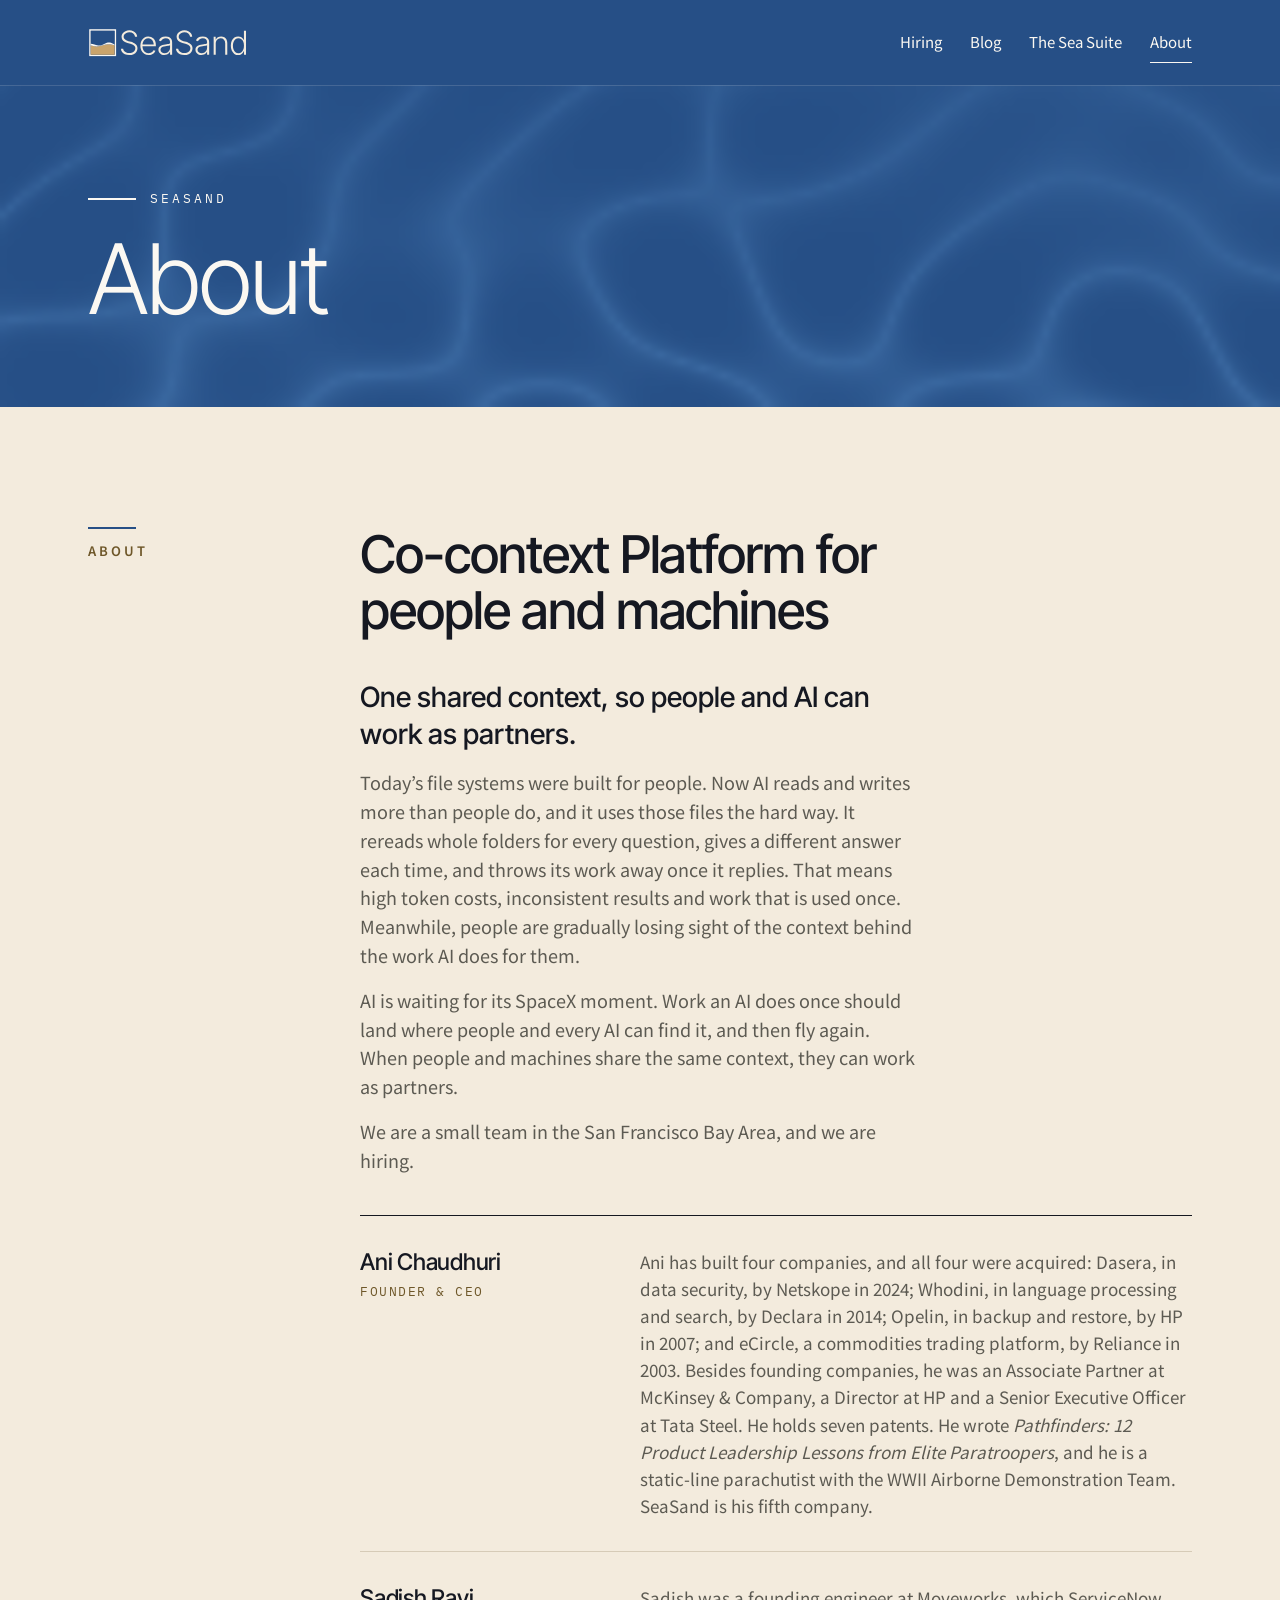
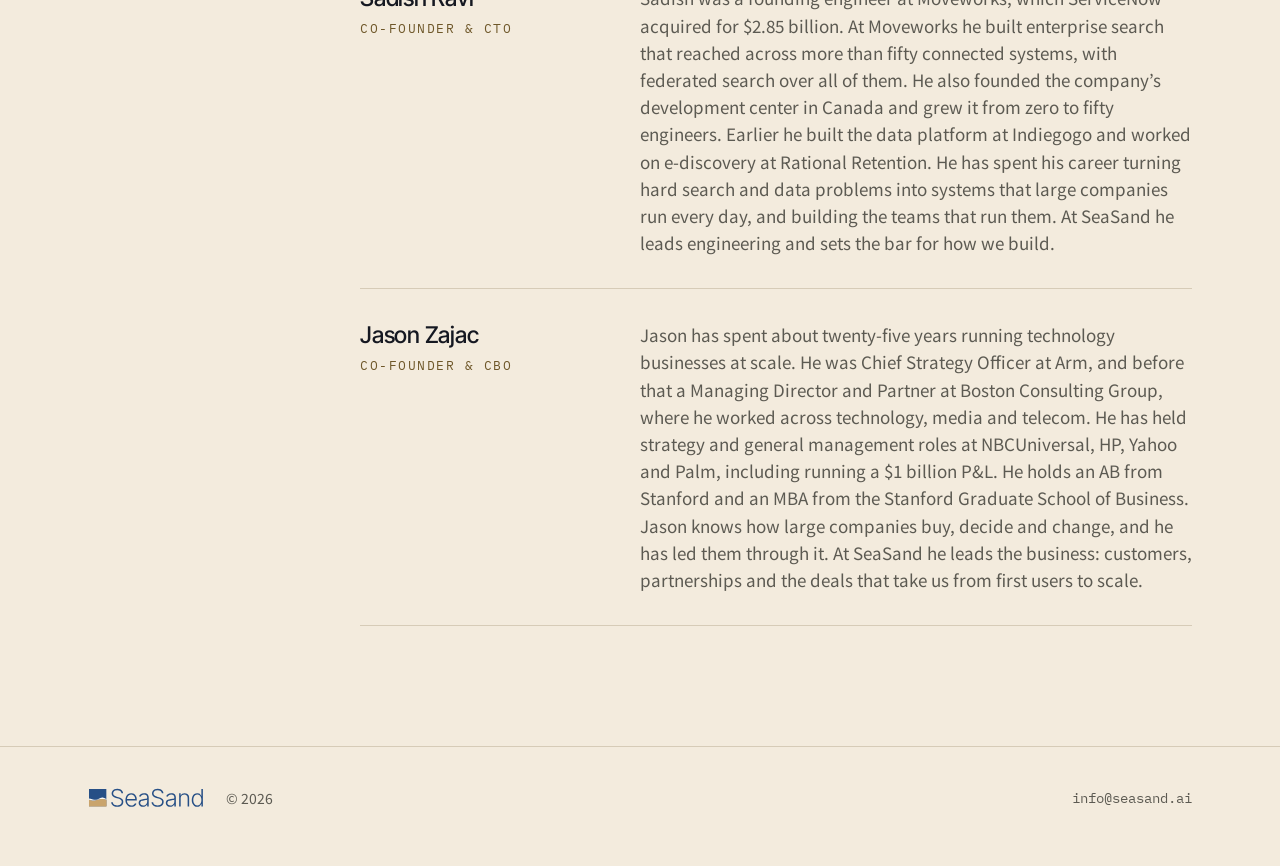
==== commit 1003ff14: "One section per page; blog opens on the newest post with a left list of posts - Home (/) = top band " ====
--- a/about/index.html
+++ b/about/index.html
@@ -3,227 +3,506 @@
 <head>
 <meta charset="utf-8">
 <meta name="viewport" content="width=device-width, initial-scale=1, viewport-fit=cover">
-<title>Who&#x27;s building it · SeaSand</title>
-<link rel="canonical" href="https://seasand.ai/about/">
-<meta name="description" content="Ani Chaudhuri, founder and CEO of SeaSand. Four companies, four acquisitions.">
-<meta property="og:site_name" content="SeaSand">
-<meta property="og:type" content="website">
-<meta property="og:title" content="Who&#x27;s building it · SeaSand">
-<meta property="og:description" content="Ani Chaudhuri, founder and CEO of SeaSand. Four companies, four acquisitions.">
-<meta property="og:url" content="https://seasand.ai/about/">
+<title>About · SeaSand</title>
 <link rel="icon" type="image/svg+xml" href="/favicon.svg">
-<link rel="alternate" type="application/rss+xml" title="SeaSand Blog" href="/blog/feed.xml">
+<link rel="apple-touch-icon" href="/apple-touch-icon.png">
 <link rel="stylesheet" href="https://fonts.googleapis.com/css2?family=Inter+Tight:wght@300;500&family=Noto+Sans+JP:wght@400;600&family=IBM+Plex+Mono:wght@400&display=swap">
 <style>
-/* SeaSand blog: the home page's own system (tokens, sea band, nav, rail grid, kicker, footer), so /blog/ reads as part of seasand.ai.
-   Generated pages inline this file. Edit here, then run: python3 _blog/build.py */
+/* Layout: the page is the cover rule of brand book v1111_3: sea blue over the ground, one straight shoreline.
+   The sea opens the page (who we are, coming soon) and closes it (The Sea Suite, the invitation). Between them,
+   the ground: two quiet sections on an asymmetric rail, hairlines only, no cards. */
 :root {
-  --ground: #f3ebdd; --raised: #eae1d0; --hair: #d6cbb7;
-  --text: #151821; --text-2: #5c5a52; --gold: #6e5729; --link: #264f86;
-  --sea: #264f86; --foam: #fbf8f2; --sand: #c9a46c; --on-sand: #151821; --wm: #264f86;
+  --ground: #f3ebdd;     /* paper, the sand */
+  --raised: #eae1d0;     /* ink-100 */
+  --hair: #d6cbb7;       /* ink-200 */
+  --text: #151821;       /* shiro-000 */
+  --text-2: #5c5a52;     /* shiro-100 */
+  --gold: #6e5729;       /* kin: figures, years */
+  --link: #264f86;       /* umi as text: paper only (7.0:1) */
+  --sea: #264f86;        /* umi: the band, both themes */
+  --foam: #fbf8f2;       /* awa: text on sea */
+  --sand: #c9a46c;       /* suna: kicker on sea (24px semibold only) */
+  --wm: #264f86;         /* footer wordmark */
   --display: "Inter Tight", "Helvetica Neue", Arial, sans-serif;
   --sans: "Noto Sans JP", "Helvetica Neue", Arial, sans-serif;
   --mono: "IBM Plex Mono", "SFMono-Regular", Menlo, Consolas, monospace;
-  --rule: 2px; --gut: 16px;
-}
-@media (min-width: 760px) { :root { --gut: 48px; } }
+}
 @media (prefers-color-scheme: dark) {
-  :root:not([data-theme="light"]) { --ground: #151821; --raised: #1d2130; --hair: #2e3344; --text: #f3ebdd; --text-2: #a8a9a3; --gold: #c6a664; --link: #f3ebdd; --wm: #f3ebdd; --rule: 4px; color-scheme: dark; }
-}
-:root[data-theme="dark"] { --ground: #151821; --raised: #1d2130; --hair: #2e3344; --text: #f3ebdd; --text-2: #a8a9a3; --gold: #c6a664; --link: #f3ebdd; --wm: #f3ebdd; --rule: 4px; color-scheme: dark; }
+  :root:not([data-theme="light"]) {
+    --ground: #151821; --raised: #1d2130; --hair: #2e3344;
+    --text: #f3ebdd; --text-2: #a8a9a3; --gold: #c6a664; --link: #f3ebdd; --wm: #f3ebdd;
+    color-scheme: dark;
+  }
+}
+:root[data-theme="dark"] {
+  --ground: #151821; --raised: #1d2130; --hair: #2e3344;
+  --text: #f3ebdd; --text-2: #a8a9a3; --gold: #c6a664; --link: #f3ebdd; --wm: #f3ebdd;
+  color-scheme: dark;
+}
+
 * { box-sizing: border-box; }
 html, body { margin: 0; padding: 0; }
 html { scroll-behavior: smooth; }
 @media (prefers-reduced-motion: reduce) { html { scroll-behavior: auto; } }
-body { overflow-x: clip; background: var(--ground); color: var(--text); font-family: var(--sans); font-size: 17px; line-height: 1.6; -webkit-font-smoothing: antialiased; }
-.wrap { max-width: 1200px; margin: 0 auto; padding-left: max(16px, env(safe-area-inset-left, 0px)); padding-right: max(16px, env(safe-area-inset-right, 0px)); }
-@media (min-width: 760px) { .wrap { padding-left: max(48px, env(safe-area-inset-left, 0px)); padding-right: max(48px, env(safe-area-inset-right, 0px)); } }
+body { background: var(--ground); color: var(--text); font-family: var(--sans); font-size: 17px; line-height: 1.6; -webkit-font-smoothing: antialiased; }
+.wrap {
+  max-width: 1200px; margin: 0 auto;
+  padding-left: max(16px, env(safe-area-inset-left, 0px));
+  padding-right: max(16px, env(safe-area-inset-right, 0px));
+}
+@media (min-width: 760px) {
+  .wrap { padding-left: max(48px, env(safe-area-inset-left, 0px)); padding-right: max(48px, env(safe-area-inset-right, 0px)); }
+}
 a { color: var(--link); text-decoration-thickness: 1px; text-underline-offset: 4px; }
 a:focus-visible, button:focus-visible { outline: 2px solid currentColor; outline-offset: 4px; }
 .lockup { display: block; height: 30px; width: auto; }
 .wm { fill: var(--wm); }
 
-/* Sea band: home page header */
-.sea { background: var(--sea); color: var(--foam); }
+/* Sticky top bar (Ani, 16 Nov): the nav stays on screen while scrolling. */
+.bar { position: sticky; top: 0; z-index: 50; background: var(--sea); color: var(--foam); padding-top: env(safe-area-inset-top, 0px); box-shadow: 0 1px 0 rgba(251,248,242,.14); }
+.bar a { color: var(--foam); }
+.bar .top { padding-block: 18px; }
+@media (min-width: 760px) { .bar .top { padding-block: 22px; } }
+
+/* ---------- The sea: opening band ---------- */
+.sea { background: var(--sea); color: var(--foam); position: relative; overflow: hidden; isolation: isolate; }
+.sea > .wrap { position: relative; z-index: 1; }
+/* Water: light moving through the sea band. Kept within a narrow lightness range so foam text holds 6.5:1 or better. */
+.grains { position: absolute; inset: 0; width: 100%; height: 100%; display: block; z-index: 2; pointer-events: none; }
+.water { position: absolute; inset: 0; width: 100%; height: 100%; display: block; z-index: 0; pointer-events: none; }
 .sea a { color: var(--foam); }
+/* The home sea band ends on a straight edge (Ani, 12 Nov); the wave is on the blog and About pages only. */
+.sea > .shore { position: relative; z-index: 3; display: block; width: 100%; height: clamp(56px, 8vw, 120px); margin-top: -24px; margin-bottom: -2px; }
+.shore .g { fill: var(--ground); }
+.shore .f { fill: var(--foam); stroke: var(--foam); stroke-width: 1px; vector-effect: non-scaling-stroke; }
 .top { display: flex; align-items: center; justify-content: space-between; gap: 16px 32px; flex-wrap: wrap; padding-block: 28px; }
 .top nav ul { list-style: none; margin: 0; padding: 0; display: flex; flex-wrap: wrap; gap: 4px 28px; }
 .top nav a { text-decoration: none; font-size: 15px; display: inline-block; padding-block: 8px; border-bottom: 1px solid transparent; }
-.top nav a:hover, .top nav a[aria-current] { border-bottom-color: var(--foam); }
-.hero { padding-block: 64px 8px; display: grid; gap: 24px; }
-@media (min-width: 760px) { .hero { padding-block: 104px 16px; } }
-.hero > * { max-width: 820px; }
-.where { margin: 0; font-family: var(--mono); font-size: 13px; letter-spacing: 3px; text-transform: uppercase; display: flex; align-items: center; gap: 14px; flex-wrap: wrap; }
+.top nav a:hover { border-bottom-color: var(--foam); }
+.hero { padding-block: 88px 72px; display: grid; gap: 28px; }
+@media (min-width: 760px) { .hero { padding-block: 152px 96px; } }
+.where { margin: 0; font-family: var(--mono); font-size: 13px; letter-spacing: 3px; text-transform: uppercase; display: flex; align-items: center; gap: 14px; }
 .where::before { content: ""; width: 48px; height: 2px; background: var(--foam); }
-.where a { text-decoration: none; }
-.where a:hover { text-decoration: underline; }
-h1 { margin: 0; font-family: var(--display); font-weight: 300; font-size: clamp(44px, 7.6vw, 104px); line-height: 1; letter-spacing: -0.03em; text-wrap: balance; }
-.dek { margin: 0; max-width: 36ch; font-family: var(--display); font-weight: 300; font-size: clamp(22px, 2.4vw, 30px); line-height: 1.3; }
-.dek strong { font-weight: 500; }
-.dek2 { margin: 0; max-width: 46ch; font-size: 17px; line-height: 1.55; font-style: italic; }
-.shore { display: block; width: 100%; height: clamp(56px, 8vw, 120px); margin-top: 40px; margin-bottom: -2px; }
-.shore .g { fill: var(--ground); }
-.shore .f { fill: var(--foam); stroke: var(--foam); stroke-width: 1px; vector-effect: non-scaling-stroke; }
-.sea + .part { position: relative; background: var(--ground); margin-top: -2px; }
-
-/* Ground: home page rail grid */
-.part > .wrap { display: grid; grid-template-columns: 1fr; gap: 24px 72px; padding-block: 48px 96px; }
-@media (min-width: 960px) { .part > .wrap { grid-template-columns: 200px minmax(0, 1fr); padding-block: 72px 120px; } }
+h1 {
+  margin: 0; font-family: var(--display); font-weight: 300;
+  font-size: clamp(44px, 7.6vw, 104px); line-height: 1; letter-spacing: -0.03em; text-wrap: balance;
+}
+
+/* The headline lies on the sea floor and never moves. It is seen through the water at first, then sand drifts over it, letter by letter.
+   Moving the pointer over it blows the sand off the letters: white grains float away and the letters show more clearly,
+   still underwater, then the sand settles over them again.
+   Hover or focus brings it back. With reduced motion it simply stays put. */
+.hush .ch { display: inline-block; white-space: pre; }
+@media (prefers-reduced-motion: no-preference) {
+  .hush:not(.split) { opacity: 0.78; filter: blur(0.6px); }
+  .hush .ch.settled { opacity: 0.22; filter: blur(2.5px); }
+  .hush .ch.settled { transition: opacity 2.4s ease .4s, filter 2.4s ease .4s; }
+  .hush .ch.settled.blown { opacity: 0.78; filter: blur(0.6px); transition: opacity .6s ease, filter .6s ease; }
+}
+@keyframes sink {
+  to { opacity: 0.22; filter: blur(2.5px); transform: translateY(0.3em); }
+}
+
+/* ---------- Sections on the ground ---------- */
+.part { border-bottom: 1px solid var(--hair); scroll-margin-top: 96px; }
+.part > .wrap { display: grid; grid-template-columns: 1fr; gap: 20px 72px; padding-block: 80px; }
+@media (min-width: 960px) { .part > .wrap { grid-template-columns: 200px minmax(0, 1fr); padding-block: 120px; } }
 .rail { display: flex; flex-direction: column; gap: 12px; }
-.rail::before { content: ""; width: 48px; height: var(--rule); background: var(--sea); }
-@media (min-width: 960px) { .rail .stick { position: sticky; top: calc(env(safe-area-inset-top, 0px) + 32px); display: flex; flex-direction: column; gap: 12px; } }
+.rail::before { content: ""; width: 48px; height: 2px; background: var(--sea); }
+:root[data-theme="dark"] .rail::before { height: 4px; }
+@media (prefers-color-scheme: dark) { :root:not([data-theme="light"]) .rail::before { height: 4px; } }
 .kicker { margin: 0; font-size: 13px; font-weight: 600; letter-spacing: 3px; text-transform: uppercase; color: var(--gold); }
-.rail .who { margin: 0; font-size: 15px; color: var(--text-2); }
-.main { min-width: 0; }
-
-/* Index */
-.posts { list-style: none; margin: 0; padding: 0; border-top: 1px solid var(--text); max-width: 880px; }
-.post-row { border-bottom: 1px solid var(--hair); }
-.post-row a { display: grid; grid-template-columns: 1fr auto; gap: 6px 32px; align-items: baseline; padding-block: 28px; color: var(--text); text-decoration: none; }
-@media (min-width: 760px) { .post-row a { grid-template-columns: 160px minmax(0, 1fr) auto; } }
-.date { margin: 0; font-family: var(--mono); font-size: 14px; color: var(--gold); font-variant-numeric: tabular-nums; }
-.post-row .date { grid-column: 1 / -1; }
-@media (min-width: 760px) { .post-row .date { grid-column: auto; } }
-.post-row .txt { display: grid; gap: 6px; min-width: 0; }
-.post-row .t { font-family: var(--display); font-weight: 500; font-size: 24px; line-height: 1.25; letter-spacing: -0.01em; text-wrap: balance; }
-.post-row .d { font-size: 16px; color: var(--text-2); }
-.post-row .arrow { font-family: var(--mono); color: var(--text-2); transition: transform .2s ease; }
-.post-row a:hover .t { text-decoration: underline; text-underline-offset: 6px; text-decoration-thickness: 1px; }
-.post-row a:hover .arrow { transform: translateX(3px); }
-@media (prefers-reduced-motion: reduce) { .post-row .arrow { transition: none; } }
-
-/* Post */
-.prose { max-width: 34em; font-size: 19px; line-height: 1.75; }
-.prose section > * { margin: 0 0 1.1em; }
-.prose section + section, .prose .statement + section { margin-top: 72px; }
-.prose h2 { margin: 0 0 .55em; font-family: var(--display); font-weight: 500; font-size: clamp(26px, 3vw, 34px); line-height: 1.15; letter-spacing: -0.02em; text-wrap: balance; }
-.prose blockquote { margin: 1.5em 0; padding-left: 24px; border-left: var(--rule) solid var(--sea); font-family: var(--display); font-weight: 300; font-size: clamp(24px, 2.8vw, 32px); line-height: 1.3; text-wrap: balance; }
-.prose blockquote p { margin: 0; }
-.statement { --off: calc(max(0px, (100vw - 1200px) / 2) + var(--gut)); background: var(--sand); color: var(--on-sand); width: 100vw; margin: 80px 0 80px calc(-1 * var(--off)); padding-block: clamp(48px, 7vw, 96px); padding-left: var(--off); padding-right: var(--gut); }
-@media (min-width: 960px) { .statement { --off: calc(max(0px, (100vw - 1200px) / 2) + var(--gut) + 272px); margin-left: calc(-1 * var(--off)); } }
-.statement p { margin: 0; max-width: 16ch; font-family: var(--display); font-weight: 300; font-size: clamp(36px, 5.6vw, 72px); line-height: 1.05; letter-spacing: -0.03em; text-wrap: balance; }
-.join { display: grid; gap: 14px; margin-top: 56px; padding: 28px; background: var(--sea); color: var(--foam); max-width: 34em; }
-.join p { margin: 0; }
-.join .addr { display: flex; flex-wrap: wrap; align-items: center; gap: 12px 16px; }
-.join code { font-family: var(--mono); font-size: 20px; user-select: all; }
-.join a { color: var(--foam); }
-.btn { font: 600 14px var(--sans); color: var(--sea); background: var(--foam); border: 0; padding: 9px 16px; cursor: pointer; }
-.ask { margin: 48px 0 0; font-family: var(--display); font-weight: 300; font-size: clamp(30px, 4.2vw, 52px); line-height: 1.08; letter-spacing: -0.02em; text-wrap: balance; max-width: 22ch; }
-.prose h3 { margin: 1.6em 0 .5em; font-family: var(--display); font-weight: 500; font-size: clamp(21px, 2.2vw, 24px); line-height: 1.25; }
-.ask-sub { margin: 12px 0 0; font-size: 19px; }
-.suite { margin: 40px 0 0; max-width: 34em; font-size: 19px; line-height: 1.7; }
-.end-rule { max-width: 34em; margin: 48px 0 0; border: 0; border-top: 1px solid var(--hair); }
-.sign { display: grid; gap: 4px; margin-top: 24px; }
-.sign .allway { font-family: var(--display); font-weight: 500; font-size: 26px; color: var(--link); }
-.sign .by { color: var(--text-2); font-size: 16px; }
-
-/* Share */
-.share { display: flex; flex-wrap: wrap; align-items: center; gap: 10px; }
-.share .lbl { font-size: 13px; font-weight: 600; letter-spacing: 3px; text-transform: uppercase; color: var(--gold); margin-right: 6px; }
-.share a, .share button { font: 400 14px var(--sans); color: var(--text); background: transparent; border: 1px solid var(--hair); padding: 7px 14px; text-decoration: none; cursor: pointer; }
-.share a:hover, .share button:hover { border-color: var(--text); }
-.rail .share { flex-direction: column; align-items: stretch; gap: 8px; }
-.rail .share a, .rail .share button { text-align: left; }
-.post-end { max-width: 34em; margin-top: 64px; padding-top: 24px; border-top: 1px solid var(--text); display: grid; gap: 32px; }
-.pn { display: grid; grid-template-columns: 1fr; gap: 0; }
-@media (min-width: 640px) { .pn { grid-template-columns: 1fr 1fr; gap: 24px; } }
-.pn a { display: grid; gap: 4px; padding-block: 16px; border-bottom: 1px solid var(--hair); color: var(--text); text-decoration: none; min-width: 0; }
-.pn a .k { font-size: 13px; font-weight: 600; letter-spacing: 3px; text-transform: uppercase; color: var(--gold); }
-.pn a .t { font-family: var(--display); font-weight: 500; font-size: 20px; line-height: 1.25; }
-.pn a:hover .t { text-decoration: underline; text-underline-offset: 5px; }
-.pn .newer { text-align: right; }
-.pn .none { padding-block: 16px; border-bottom: 1px solid var(--hair); color: var(--text-2); font-size: 15px; }
-.allposts { font-family: var(--mono); font-size: 14px; text-decoration: none; }
-.allposts:hover { text-decoration: underline; }
-
-.site-foot .wrap { display: flex; flex-wrap: wrap; align-items: center; justify-content: space-between; gap: 16px 32px; padding-block: 40px 56px; font-size: 14px; color: var(--text-2); border-top: 1px solid var(--hair); }
-.site-foot .lockup { height: 22px; }
-.site-foot .left { display: flex; flex-wrap: wrap; align-items: center; gap: 12px 20px; }
+.body { min-width: 0; display: flex; flex-direction: column; gap: 40px; }
+h2 { margin: 0; font-family: var(--display); font-weight: 500; font-size: clamp(30px, 4.2vw, 52px); line-height: 1.08; letter-spacing: -0.02em; text-wrap: balance; max-width: 22ch; }
+.lede { margin: 0; max-width: 60ch; font-size: 18px; color: var(--text-2); }
+
+/* Hiring */
+.roles { list-style: none; margin: 0; padding: 0; border-top: 1px solid var(--text); }
+.role { display: grid; grid-template-columns: 1fr; gap: 6px 40px; padding-block: 26px; border-bottom: 1px solid var(--hair); }
+@media (min-width: 760px) { .role { grid-template-columns: minmax(0, 1fr) 140px; } }
+.role h3 { margin: 0; font-family: var(--display); font-weight: 500; font-size: 23px; line-height: 1.25; letter-spacing: -0.01em; }
+.role p { margin: 0; max-width: 60ch; color: var(--text-2); }
+.role .area { font-family: var(--mono); font-size: 13px; letter-spacing: 1.5px; text-transform: uppercase; color: var(--text-2); }
+@media (min-width: 760px) { .role .area { grid-column: 2; grid-row: 1 / span 2; text-align: right; padding-top: 6px; } }
+
+/* Contact line: an address you can select, and a copy button */
+/* Contact: one voice for the whole block, the typewriter face in gold on the ground and pale sand on the sea. */
+.reach { --reach: var(--gold); display: grid; gap: 12px; padding-top: 8px; color: var(--reach); font-family: var(--mono); }
+.reach p { margin: 0; max-width: 60ch; font-family: var(--mono); font-size: 14px; font-weight: 400; line-height: 1.6; }
+.addr-row { display: flex; flex-wrap: wrap; align-items: center; gap: 12px 20px; }
+.addr { font-family: var(--mono); font-size: clamp(18px, 2vw, 22px); color: var(--reach); user-select: all; overflow-wrap: anywhere; }
+.copy {
+  font: 400 13px/1 var(--mono); letter-spacing: 1.5px; text-transform: uppercase; min-height: 44px; padding: 0 16px; cursor: pointer;
+  background: transparent; color: var(--reach); border: 1px solid currentColor; border-radius: 0;
+}
+.copy:hover { background: var(--reach); color: var(--ground); }
+
+/* Founder */
+.who { display: flex; flex-wrap: wrap; align-items: baseline; gap: 4px 20px; }
+.who .name { margin: 0; font-family: var(--display); font-weight: 500; font-size: 26px; }
+.who .role-line { margin: 0; color: var(--text-2); }
+.cos { list-style: none; margin: 0; padding: 0; border-top: 1px solid var(--text); }
+.co { display: grid; grid-template-columns: 1fr; gap: 2px 28px; align-items: baseline; padding-block: 20px; border-bottom: 1px solid var(--hair); }
+@media (min-width: 760px) { .co { grid-template-columns: 150px minmax(0, 1fr) 170px; } }
+.co .name { font-family: var(--display); font-weight: 500; font-size: 21px; }
+.co .what { color: var(--text-2); }
+.co .exit { font-family: var(--mono); font-size: 15px; color: var(--gold); font-variant-numeric: tabular-nums; }
+@media (min-width: 760px) { .co .exit { text-align: right; } }
+.facts { margin: 0; display: grid; grid-template-columns: 1fr; gap: 0 48px; }
+@media (min-width: 760px) { .facts { grid-template-columns: repeat(2, minmax(0, 1fr)); } }
+.facts > div { padding-block: 18px; border-bottom: 1px solid var(--hair); display: grid; gap: 4px; }
+.facts dt { font-size: 12px; font-weight: 600; letter-spacing: 2.5px; text-transform: uppercase; color: var(--text-2); }
+.facts dd { margin: 0; }
+.facts dd.jobs { display: grid; gap: 2px; }
+.out { margin: 0; }
+
+
+/* About: the company in a paragraph, then the founding team as rows, like the roles below */
+.about-copy { display: grid; gap: 16px; max-width: 62ch; }
+.about-copy p { margin: 0; font-size: 18px; color: var(--text-2); }
+.about-copy p.first { font-family: var(--display); font-weight: 500; font-size: clamp(22px, 2.4vw, 28px); line-height: 1.3; color: var(--text); }
+.team { list-style: none; margin: 0; padding: 0; border-top: 1px solid var(--text); }
+.member { display: grid; grid-template-columns: 1fr; gap: 10px 40px; padding-block: 32px; border-bottom: 1px solid var(--hair); }
+@media (min-width: 760px) { .member { grid-template-columns: 240px minmax(0, 1fr); } }
+.member h3 { margin: 0; font-family: var(--display); font-weight: 500; font-size: 23px; line-height: 1.25; letter-spacing: -0.01em; }
+.member .title { margin: 6px 0 0; font-family: var(--mono); font-size: 13px; letter-spacing: 1.5px; text-transform: uppercase; color: var(--gold); }
+.member .bio { margin: 0; max-width: 62ch; color: var(--text-2); }
+
+/* ---------- The sea again: The Sea Suite ---------- */
+.suite { background: var(--sea); color: var(--foam); scroll-margin-top: 96px; }
+.suite > .wrap { display: grid; grid-template-columns: 1fr; gap: 20px 72px; padding-block: 88px 104px; }
+@media (min-width: 960px) { .suite > .wrap { grid-template-columns: 200px minmax(0, 1fr); padding-block: 128px 136px; } }
+.suite .rail::before { background: var(--foam); height: 2px; }
+.suite .kicker { color: var(--sand); }
+.suite .lede { color: var(--foam); }
+.suite-name { margin: 0; font-family: var(--display); font-weight: 300; font-size: clamp(22px, 2.4vw, 28px); letter-spacing: 0.01em; }
+.topics { list-style: none; margin: 0; padding: 0; display: grid; grid-template-columns: 1fr; gap: 0 48px; border-top: 1px solid var(--foam); }
+@media (min-width: 760px) { .topics { grid-template-columns: repeat(2, minmax(0, 1fr)); } }
+.topics li { padding-block: 20px; border-bottom: 1px solid rgba(251, 248, 242, 0.32); font-family: var(--display); font-weight: 500; font-size: 20px; line-height: 1.35; }
+.terms { margin: 0; display: grid; grid-template-columns: 1fr; gap: 20px 48px; }
+@media (min-width: 760px) { .terms { grid-template-columns: repeat(3, minmax(0, 1fr)); } }
+.terms dt { font-size: 12px; font-weight: 600; letter-spacing: 2.5px; text-transform: uppercase; color: var(--sand); margin-bottom: 4px; }
+.terms dd { margin: 0; }
+.suite .reach { --reach: #ead9bb; }   /* pale sand on sea blue, 5.9:1 */
+.suite .copy:hover { color: var(--sea); }
+
+[hidden] { display: none !important; }
+@media (max-width: 759px) { .part, .suite, .reg { scroll-margin-top: 140px; } }
+/* The Sea Suite registration (Ani, 16 Nov). Foam on sea; pale sand for labels and notes. */
+.reg-link { display: inline-flex; align-items: center; gap: 10px; justify-self: start; padding: 12px 22px; background: var(--foam); color: var(--sea) !important; font-family: var(--display); font-weight: 500; font-size: 17px; text-decoration: none; border-radius: 2px; }
+.reg-link:hover { background: #ead9bb; }
+.reg { --pale: #ead9bb; display: grid; gap: 24px; padding-top: 40px; border-top: 1px solid var(--foam); scroll-margin-top: 96px; }
+.reg h3 { margin: 0; font-family: var(--display); font-weight: 500; font-size: clamp(22px, 2.4vw, 28px); line-height: 1.3; }
+.reg .note { margin: 0; color: var(--pale); font-family: var(--mono); font-size: 14px; max-width: 60ch; }
+.reg form { display: grid; grid-template-columns: 1fr; gap: 20px 32px; max-width: 760px; }
+@media (min-width: 760px) { .reg form { grid-template-columns: repeat(2, minmax(0, 1fr)); } .reg .full { grid-column: 1 / -1; } }
+.field { display: grid; gap: 6px; min-width: 0; align-content: start; }
+.field label { font-size: 12px; font-weight: 600; letter-spacing: 2.5px; text-transform: uppercase; color: var(--sand); }
+.field .opt { letter-spacing: 1px; text-transform: none; font-weight: 400; color: var(--pale); }
+.field input, .field select, .field textarea { width: 100%; font: inherit; font-size: 17px; color: var(--foam); background: rgba(251, 248, 242, 0.08); border: 1px solid rgba(251, 248, 242, 0.45); border-radius: 2px; padding: 12px 14px; }
+.field select option { color: #151821; }
+.field textarea { min-height: 112px; resize: vertical; }
+.field input:focus, .field select:focus, .field textarea:focus { outline: 2px solid var(--foam); outline-offset: 2px; border-color: var(--foam); }
+.field input[aria-invalid="true"], .field select[aria-invalid="true"] { border-color: var(--foam); border-width: 2px; }
+.field .err { margin: 0; font-family: var(--mono); font-size: 13px; color: var(--pale); }
+.hp { position: absolute; left: -10000px; width: 1px; height: 1px; overflow: hidden; }
+.reg .send { justify-self: start; font: inherit; font-family: var(--display); font-weight: 500; font-size: 17px; padding: 13px 26px; background: var(--foam); color: var(--sea); border: 0; border-radius: 2px; cursor: pointer; }
+.reg .send:hover { background: #ead9bb; }
+.reg .send[disabled] { opacity: .6; cursor: progress; }
+.reg .fail { margin: 0; font-family: var(--mono); font-size: 14px; color: var(--pale); }
+.thanks { display: grid; gap: 12px; max-width: 60ch; }
+.thanks h3:focus { outline: none; }
+.thanks p { margin: 0; }
+@media (max-width: 759px) { .reg { scroll-margin-top: 140px; } }   /* CIT&S: the later .reg rule overrode the phone offset */
+
+/* ---------- Footer, on the ground ---------- */
+footer .wrap { display: flex; flex-wrap: wrap; align-items: center; justify-content: space-between; gap: 16px 32px; padding-block: 40px 56px; font-size: 14px; color: var(--text-2); }
+footer .lockup { height: 22px; }
+footer .left { display: flex; flex-wrap: wrap; align-items: center; gap: 12px 20px; }
 .addr-small { font-family: var(--mono); user-select: all; }
 
-/* ---------- About: Who's building it (moved from the home page, 12 Nov) ---------- */
-.founder { display: flex; flex-direction: column; gap: 40px; }
-.founder h2 { margin: 0; font-family: var(--display); font-weight: 500; font-size: clamp(30px, 4.2vw, 52px); line-height: 1.08; letter-spacing: -0.02em; text-wrap: balance; }
-@media (min-width: 720px) { .founder h2 { white-space: nowrap; font-size: clamp(30px, 3.6vw, 52px); } }
-.founder .who { display: flex; flex-wrap: wrap; align-items: baseline; gap: 4px 20px; }
-.founder .who .name { margin: 0; font-family: var(--display); font-weight: 500; font-size: 26px; }
-.founder .who .role-line { margin: 0; color: var(--text-2); }
-.founder .cos { list-style: none; margin: 0; padding: 0; border-top: 1px solid var(--text); }
-.founder .co { display: grid; grid-template-columns: 1fr; gap: 2px 28px; align-items: baseline; padding-block: 20px; border-bottom: 1px solid var(--hair); }
-@media (min-width: 760px) { .founder .co { grid-template-columns: 150px minmax(0, 1fr) 170px; } }
-.founder .co .name { font-family: var(--display); font-weight: 500; font-size: 21px; }
-.founder .co .what { color: var(--text-2); }
-.founder .co .exit { font-family: var(--mono); font-size: 15px; color: var(--gold); font-variant-numeric: tabular-nums; }
-@media (min-width: 760px) { .founder .co .exit { text-align: right; } }
-.founder .facts { margin: 0; display: grid; grid-template-columns: 1fr; gap: 0 48px; }
-@media (min-width: 760px) { .founder .facts { grid-template-columns: repeat(2, minmax(0, 1fr)); } }
-.founder .facts > div { padding-block: 18px; border-bottom: 1px solid var(--hair); display: grid; gap: 4px; align-content: start; }
-.founder .facts dt { font-size: 12px; font-weight: 600; letter-spacing: 2.5px; text-transform: uppercase; color: var(--text-2); }
-.founder .facts dd { margin: 0; }
-.founder .facts dd.jobs { display: grid; gap: 2px; }
-.founder .out { margin: 0; }
+/* ---------- Light pages (Ani, 16 Nov): only the top band of each page is on the sea; every section sits on sand. ----------
+   Top band on the sea, About on sand, Hiring on the sea with moving water, The Sea Suite on sand. */
+.part.on-sea { background: var(--sea); color: var(--foam); position: relative; overflow: hidden; isolation: isolate; border-bottom: 0; }
+.part.on-sea > .wrap { position: relative; z-index: 1; }
+.part.on-sea .rail::before { background: var(--foam); height: 2px; }
+.part.on-sea .kicker { color: var(--sand); }
+.part.on-sea h2, .part.on-sea .role h3 { color: var(--foam); }
+.part.on-sea .lede, .part.on-sea .role p, .part.on-sea .role .area { color: #ead9bb; }
+.part.on-sea .roles { border-top-color: var(--foam); }
+.part.on-sea .role { border-bottom-color: rgba(251, 248, 242, 0.32); }
+.part.on-sea .reach { --reach: #ead9bb; }
+.part.on-sea .copy:hover { color: var(--sea); }
+.part.on-sea a { color: var(--foam); }
+
+.suite { background: var(--ground); color: var(--text); border-bottom: 1px solid var(--hair); }
+.suite .rail::before { background: var(--sea); }
+:root[data-theme="dark"] .suite .rail::before { height: 4px; }
+@media (prefers-color-scheme: dark) { :root:not([data-theme="light"]) .suite .rail::before { height: 4px; } }
+.suite .kicker { color: var(--gold); }
+.suite .lede { color: var(--text-2); }
+.suite .terms dt { color: var(--gold); }
+.suite .reach { --reach: var(--gold); }
+.suite .copy:hover { color: var(--ground); }
+.reg-link { background: var(--sea); color: var(--foam) !important; align-self: flex-start; }
+.reg-link:hover { background: #1d3f6c; }
+.reg { --pale: var(--text-2); border-top-color: var(--text); }
+.field label { color: var(--gold); }
+.field input, .field select, .field textarea { color: var(--text); background: var(--raised); border-color: var(--hair); }
+.field input:focus, .field select:focus, .field textarea:focus { outline-color: var(--sea); border-color: var(--sea); }
+.field input[aria-invalid="true"], .field select[aria-invalid="true"] { border-color: var(--gold); }
+.reg .send { background: var(--sea); color: var(--foam); }
+.reg .send:hover { background: #1d3f6c; }
+@media (prefers-color-scheme: dark) {
+  :root:not([data-theme="light"]) .reg-link, :root:not([data-theme="light"]) .reg .send { background: var(--foam); color: var(--sea) !important; }
+  :root:not([data-theme="light"]) .field input:focus, :root:not([data-theme="light"]) .field select:focus, :root:not([data-theme="light"]) .field textarea:focus { outline-color: var(--foam); border-color: var(--foam); }
+}
+
+/* ---------- Pages (Ani, 16 Nov): Hiring on the home page; Blog, The Sea Suite and About each on their own page ---------- */
+.hero.hero-sub { padding-block: 64px 56px; gap: 20px; }
+@media (min-width: 760px) { .hero.hero-sub { padding-block: 104px 80px; } }
+.top nav a[aria-current] { border-bottom-color: var(--foam); }
 </style>
 </head>
 <body>
-<!-- Generated by _blog/build.py. Edit the sources in _blog/, not this file. -->
-<div class="sea">
+
+<div class="bar">
   <div class="wrap">
     <header class="top">
-      <a href="/" aria-label="SeaSand, home"><svg class="lockup" role="img" aria-label="SeaSand" xmlns="http://www.w3.org/2000/svg" viewBox="-8 -8 486 90"><title>SeaSand</title><rect x="-2.16" y="-2.16" width="76.32" height="76.32" fill="none" stroke="#fbf8f2" stroke-width="4.32"/><clipPath id="b1"><rect width="72" height="72"/></clipPath><g clip-path="url(#b1)"><rect width="72" height="72" fill="#264f86"/><path d="M-2.16,43.31 L-1.84,43.40 L-1.52,43.49 L-1.21,43.58 L-0.89,43.67 L-0.57,43.76 L-0.25,43.85 L0.07,43.94 L0.38,44.03 L0.70,44.12 L1.02,44.21 L1.34,44.30 L1.66,44.39 L1.97,44.48 L2.29,44.56 L2.61,44.65 L2.93,44.74 L3.25,44.83 L3.56,44.91 L3.88,45.00 L4.20,45.08 L4.52,45.16 L4.84,45.25 L5.15,45.33 L5.47,45.41 L5.79,45.49 L6.11,45.57 L6.43,45.64 L6.74,45.72 L7.06,45.79 L7.38,45.87 L7.70,45.94 L8.02,46.01 L8.33,46.07 L8.65,46.14 L8.97,46.21 L9.29,46.27 L9.61,46.33 L9.92,46.39 L10.24,46.45 L10.56,46.50 L10.88,46.55 L11.20,46.61 L11.51,46.65 L11.83,46.70 L12.15,46.75 L12.47,46.79 L12.79,46.83 L13.10,46.87 L13.42,46.90 L13.74,46.94 L14.06,46.97 L14.38,47.00 L14.69,47.03 L15.01,47.05 L15.33,47.07 L15.65,47.09 L15.97,47.11 L16.28,47.12 L16.60,47.14 L16.92,47.15 L17.24,47.15 L17.56,47.16 L17.87,47.16 L18.19,47.16 L18.51,47.16 L18.83,47.15 L19.15,47.14 L19.46,47.13 L19.78,47.12 L20.10,47.11 L20.42,47.09 L20.74,47.07 L21.05,47.05 L21.37,47.02 L21.69,46.99 L22.01,46.96 L22.33,46.93 L22.64,46.90 L22.96,46.86 L23.28,46.82 L23.60,46.78 L23.92,46.74 L24.23,46.69 L24.55,46.64 L24.87,46.59 L25.19,46.54 L25.51,46.49 L25.82,46.43 L26.14,46.38 L26.46,46.32 L26.78,46.25 L27.10,46.19 L27.41,46.13 L27.73,46.06 L28.05,45.99 L28.37,45.92 L28.69,45.85 L29.00,45.78 L29.32,45.70 L29.64,45.63 L29.96,45.55 L30.28,45.47 L30.59,45.39 L30.91,45.31 L31.23,45.23 L31.55,45.15 L31.87,45.06 L32.18,44.98 L32.50,44.89 L32.82,44.81 L33.14,44.72 L33.46,44.63 L33.77,44.55 L34.09,44.46 L34.41,44.37 L34.73,44.28 L35.05,44.19 L35.36,44.10 L35.68,44.01 L36.00,43.92 L36.32,43.83 L36.64,43.74 L36.95,43.65 L37.27,43.56 L37.59,43.47 L37.91,43.38 L38.23,43.29 L38.54,43.21 L38.86,43.12 L39.18,43.03 L39.50,42.95 L39.82,42.86 L40.13,42.78 L40.45,42.69 L40.77,42.61 L41.09,42.53 L41.41,42.45 L41.72,42.37 L42.04,42.29 L42.36,42.21 L42.68,42.14 L43.00,42.06 L43.31,41.99 L43.63,41.92 L43.95,41.85 L44.27,41.78 L44.59,41.71 L44.90,41.65 L45.22,41.59 L45.54,41.52 L45.86,41.46 L46.18,41.41 L46.49,41.35 L46.81,41.30 L47.13,41.25 L47.45,41.20 L47.77,41.15 L48.08,41.10 L48.40,41.06 L48.72,41.02 L49.04,40.98 L49.36,40.94 L49.67,40.91 L49.99,40.88 L50.31,40.85 L50.63,40.82 L50.95,40.79 L51.26,40.77 L51.58,40.75 L51.90,40.73 L52.22,40.72 L52.54,40.71 L52.85,40.70 L53.17,40.69 L53.49,40.68 L53.81,40.68 L54.13,40.68 L54.44,40.68 L54.76,40.69 L55.08,40.69 L55.40,40.70 L55.72,40.72 L56.03,40.73 L56.35,40.75 L56.67,40.77 L56.99,40.79 L57.31,40.81 L57.62,40.84 L57.94,40.87 L58.26,40.90 L58.58,40.94 L58.90,40.97 L59.21,41.01 L59.53,41.05 L59.85,41.09 L60.17,41.14 L60.49,41.19 L60.80,41.23 L61.12,41.29 L61.44,41.34 L61.76,41.39 L62.08,41.45 L62.39,41.51 L62.71,41.57 L63.03,41.63 L63.35,41.70 L63.67,41.77 L63.98,41.83 L64.30,41.90 L64.62,41.97 L64.94,42.05 L65.26,42.12 L65.57,42.20 L65.89,42.27 L66.21,42.35 L66.53,42.43 L66.85,42.51 L67.16,42.59 L67.48,42.68 L67.80,42.76 L68.12,42.84 L68.44,42.93 L68.75,43.01 L69.07,43.10 L69.39,43.19 L69.71,43.28 L70.03,43.36 L70.34,43.45 L70.66,43.54 L70.98,43.63 L71.30,43.72 L71.62,43.81 L71.93,43.90 L72.25,43.99 L72.57,44.08 L72.89,44.17 L73.21,44.26 L73.52,44.35 L73.84,44.44 L74.16,44.53 L74.16,75.60 L-2.16,75.60 Z" fill="#c9a46c"/><path d="M-2.16,39.26 L-1.84,39.27 L-1.52,39.28 L-1.21,39.30 L-0.89,39.31 L-0.57,39.33 L-0.25,39.35 L0.07,39.37 L0.38,39.39 L0.70,39.41 L1.02,39.44 L1.34,39.47 L1.66,39.50 L1.97,39.53 L2.29,39.57 L2.61,39.61 L2.93,39.65 L3.25,39.69 L3.56,39.74 L3.88,39.79 L4.20,39.84 L4.52,39.89 L4.84,39.94 L5.15,40.00 L5.47,40.06 L5.79,40.12 L6.11,40.19 L6.43,40.25 L6.74,40.32 L7.06,40.39 L7.38,40.47 L7.70,40.54 L8.02,40.62 L8.33,40.70 L8.65,40.78 L8.97,40.86 L9.29,40.94 L9.61,41.03 L9.92,41.12 L10.24,41.21 L10.56,41.30 L10.88,41.39 L11.20,41.48 L11.51,41.57 L11.83,41.67 L12.15,41.76 L12.47,41.86 L12.79,41.95 L13.10,42.05 L13.42,42.15 L13.74,42.24 L14.06,42.34 L14.38,42.44 L14.69,42.53 L15.01,42.63 L15.33,42.72 L15.65,42.82 L15.97,42.91 L16.28,43.00 L16.60,43.10 L16.92,43.19 L17.24,43.28 L17.56,43.36 L17.87,43.45 L18.19,43.53 L18.51,43.61 L18.83,43.69 L19.15,43.77 L19.46,43.85 L19.78,43.92 L20.10,43.99 L20.42,44.05 L20.74,44.12 L21.05,44.18 L21.37,44.23 L21.69,44.29 L22.01,44.34 L22.33,44.39 L22.64,44.43 L22.96,44.47 L23.28,44.50 L23.60,44.53 L23.92,44.56 L24.23,44.58 L24.55,44.60 L24.87,44.62 L25.19,44.63 L25.51,44.63 L25.82,44.63 L26.14,44.63 L26.46,44.62 L26.78,44.60 L27.10,44.59 L27.41,44.56 L27.73,44.54 L28.05,44.50 L28.37,44.47 L28.69,44.42 L29.00,44.38 L29.32,44.32 L29.64,44.27 L29.96,44.21 L30.28,44.14 L30.59,44.07 L30.91,43.99 L31.23,43.91 L31.55,43.83 L31.87,43.74 L32.18,43.64 L32.50,43.55 L32.82,43.44 L33.14,43.34 L33.46,43.23 L33.77,43.11 L34.09,42.99 L34.41,42.87 L34.73,42.75 L35.05,42.62 L35.36,42.49 L35.68,42.35 L36.00,42.21 L36.32,42.07 L36.64,41.93 L36.95,41.78 L37.27,41.63 L37.59,41.48 L37.91,41.33 L38.23,41.17 L38.54,41.02 L38.86,40.86 L39.18,40.70 L39.50,40.54 L39.82,40.38 L40.13,40.21 L40.45,40.05 L40.77,39.89 L41.09,39.73 L41.41,39.56 L41.72,39.40 L42.04,39.24 L42.36,39.08 L42.68,38.92 L43.00,38.76 L43.31,38.60 L43.63,38.44 L43.95,38.29 L44.27,38.14 L44.59,37.99 L44.90,37.84 L45.22,37.69 L45.54,37.55 L45.86,37.41 L46.18,37.27 L46.49,37.14 L46.81,37.01 L47.13,36.88 L47.45,36.76 L47.77,36.64 L48.08,36.53 L48.40,36.42 L48.72,36.31 L49.04,36.21 L49.36,36.11 L49.67,36.02 L49.99,35.93 L50.31,35.85 L50.63,35.77 L50.95,35.70 L51.26,35.64 L51.58,35.58 L51.90,35.52 L52.22,35.47 L52.54,35.43 L52.85,35.39 L53.17,35.36 L53.49,35.33 L53.81,35.31 L54.13,35.30 L54.44,35.29 L54.76,35.29 L55.08,35.29 L55.40,35.30 L55.72,35.32 L56.03,35.34 L56.35,35.37 L56.67,35.41 L56.99,35.45 L57.31,35.49 L57.62,35.54 L57.94,35.60 L58.26,35.66 L58.58,35.73 L58.90,35.81 L59.21,35.88 L59.53,35.97 L59.85,36.06 L60.17,36.15 L60.49,36.25 L60.80,36.36 L61.12,36.47 L61.44,36.58 L61.76,36.70 L62.08,36.82 L62.39,36.95 L62.71,37.08 L63.03,37.22 L63.35,37.35 L63.67,37.50 L63.98,37.64 L64.30,37.79 L64.62,37.94 L64.94,38.09 L65.26,38.25 L65.57,38.41 L65.89,38.57 L66.21,38.73 L66.53,38.89 L66.85,39.06 L67.16,39.22 L67.48,39.39 L67.80,39.56 L68.12,39.73 L68.44,39.90 L68.75,40.07 L69.07,40.24 L69.39,40.41 L69.71,40.58 L70.03,40.74 L70.34,40.91 L70.66,41.08 L70.98,41.24 L71.30,41.41 L71.62,41.57 L71.93,41.73 L72.25,41.89 L72.57,42.04 L72.89,42.20 L73.21,42.35 L73.52,42.49 L73.84,42.64 L74.16,42.78 L74.16,44.53 L73.84,44.44 L73.52,44.35 L73.21,44.26 L72.89,44.17 L72.57,44.08 L72.25,43.99 L71.93,43.90 L71.62,43.81 L71.30,43.72 L70.98,43.63 L70.66,43.54 L70.34,43.45 L70.03,43.36 L69.71,43.28 L69.39,43.19 L69.07,43.10 L68.75,43.01 L68.44,42.93 L68.12,42.84 L67.80,42.76 L67.48,42.68 L67.16,42.59 L66.85,42.51 L66.53,42.43 L66.21,42.35 L65.89,42.27 L65.57,42.20 L65.26,42.12 L64.94,42.05 L64.62,41.97 L64.30,41.90 L63.98,41.83 L63.67,41.77 L63.35,41.70 L63.03,41.63 L62.71,41.57 L62.39,41.51 L62.08,41.45 L61.76,41.39 L61.44,41.34 L61.12,41.29 L60.80,41.23 L60.49,41.19 L60.17,41.14 L59.85,41.09 L59.53,41.05 L59.21,41.01 L58.90,40.97 L58.58,40.94 L58.26,40.90 L57.94,40.87 L57.62,40.84 L57.31,40.81 L56.99,40.79 L56.67,40.77 L56.35,40.75 L56.03,40.73 L55.72,40.72 L55.40,40.70 L55.08,40.69 L54.76,40.69 L54.44,40.68 L54.13,40.68 L53.81,40.68 L53.49,40.68 L53.17,40.69 L52.85,40.70 L52.54,40.71 L52.22,40.72 L51.90,40.73 L51.58,40.75 L51.26,40.77 L50.95,40.79 L50.63,40.82 L50.31,40.85 L49.99,40.88 L49.67,40.91 L49.36,40.94 L49.04,40.98 L48.72,41.02 L48.40,41.06 L48.08,41.10 L47.77,41.15 L47.45,41.20 L47.13,41.25 L46.81,41.30 L46.49,41.35 L46.18,41.41 L45.86,41.46 L45.54,41.52 L45.22,41.59 L44.90,41.65 L44.59,41.71 L44.27,41.78 L43.95,41.85 L43.63,41.92 L43.31,41.99 L43.00,42.06 L42.68,42.14 L42.36,42.21 L42.04,42.29 L41.72,42.37 L41.41,42.45 L41.09,42.53 L40.77,42.61 L40.45,42.69 L40.13,42.78 L39.82,42.86 L39.50,42.95 L39.18,43.03 L38.86,43.12 L38.54,43.21 L38.23,43.29 L37.91,43.38 L37.59,43.47 L37.27,43.56 L36.95,43.65 L36.64,43.74 L36.32,43.83 L36.00,43.92 L35.68,44.01 L35.36,44.10 L35.05,44.19 L34.73,44.28 L34.41,44.37 L34.09,44.46 L33.77,44.55 L33.46,44.63 L33.14,44.72 L32.82,44.81 L32.50,44.89 L32.18,44.98 L31.87,45.06 L31.55,45.15 L31.23,45.23 L30.91,45.31 L30.59,45.39 L30.28,45.47 L29.96,45.55 L29.64,45.63 L29.32,45.70 L29.00,45.78 L28.69,45.85 L28.37,45.92 L28.05,45.99 L27.73,46.06 L27.41,46.13 L27.10,46.19 L26.78,46.25 L26.46,46.32 L26.14,46.38 L25.82,46.43 L25.51,46.49 L25.19,46.54 L24.87,46.59 L24.55,46.64 L24.23,46.69 L23.92,46.74 L23.60,46.78 L23.28,46.82 L22.96,46.86 L22.64,46.90 L22.33,46.93 L22.01,46.96 L21.69,46.99 L21.37,47.02 L21.05,47.05 L20.74,47.07 L20.42,47.09 L20.10,47.11 L19.78,47.12 L19.46,47.13 L19.15,47.14 L18.83,47.15 L18.51,47.16 L18.19,47.16 L17.87,47.16 L17.56,47.16 L17.24,47.15 L16.92,47.15 L16.60,47.14 L16.28,47.12 L15.97,47.11 L15.65,47.09 L15.33,47.07 L15.01,47.05 L14.69,47.03 L14.38,47.00 L14.06,46.97 L13.74,46.94 L13.42,46.90 L13.10,46.87 L12.79,46.83 L12.47,46.79 L12.15,46.75 L11.83,46.70 L11.51,46.65 L11.20,46.61 L10.88,46.55 L10.56,46.50 L10.24,46.45 L9.92,46.39 L9.61,46.33 L9.29,46.27 L8.97,46.21 L8.65,46.14 L8.33,46.07 L8.02,46.01 L7.70,45.94 L7.38,45.87 L7.06,45.79 L6.74,45.72 L6.43,45.64 L6.11,45.57 L5.79,45.49 L5.47,45.41 L5.15,45.33 L4.84,45.25 L4.52,45.16 L4.20,45.08 L3.88,45.00 L3.56,44.91 L3.25,44.83 L2.93,44.74 L2.61,44.65 L2.29,44.56 L1.97,44.48 L1.66,44.39 L1.34,44.30 L1.02,44.21 L0.70,44.12 L0.38,44.03 L0.07,43.94 L-0.25,43.85 L-0.57,43.76 L-0.89,43.67 L-1.21,43.58 L-1.52,43.49 L-1.84,43.40 L-2.16,43.31 Z" fill="#fbf8f2"/></g><g fill="#f3ebdd"><path transform="translate(85.985,72) scale(0.048322,-0.048322)" d="M609.9996337890625 -25.3333740234375Q457.9991455078125 -25.3333740234375 346.1654968261719 24.8333740234375Q234.33184814453125 75.0001220703125 170.33169555664062 164.8336181640625Q106.33154296875 254.6671142578125 97.9981689453125 372.6673583984375H237.3343505859375Q245.00103759765625 284.33428955078125 295.6676330566406 223.16799926757812Q346.334228515625 162.001708984375 428.1672668457031 130.3353271484375Q510.00030517578125 98.6689453125 609.9996337890625 98.6689453125Q721.665771484375 98.6689453125 808.6654968261719 136.16873168945312Q895.6652221679688 173.66851806640625 945.4984436035156 241.00146484375Q995.3316650390625 308.33441162109375 995.3316650390625 398.0006103515625Q995.3316650390625 474.00048828125 955.6648559570312 524.8335266113281Q915.998046875 575.6665649414062 846.1648559570312 610.6661987304688Q776.3316650390625 645.6658325195312 683.33251953125 672.66552734375L505.9989013671875 724.66552734375Q330.66558837890625 776.3320922851562 233.99862670898438 868.9988098144531Q137.3316650390625 961.66552734375 137.3316650390625 1105.3326416015625Q137.3316650390625 1225.3329467773438 201.49853515625 1316.6664123535156Q265.6654052734375 1407.9998779296875 375.9990539550781 1459.333251953125Q486.33270263671875 1510.6666259765625 623.3330078125 1510.6666259765625Q762 1510.6666259765625 868.8336486816406 1459.3332824707031Q975.6672973632812 1407.9999389648438 1038.66748046875 1319.4999389648438Q1101.6676635742188 1230.9999389648438 1106.6676025390625 1118H973.998291015625Q961.6649169921875 1241.9991455078125 864.6651916503906 1315.3317260742188Q767.6654663085938 1388.664306640625 619.3328857421875 1388.664306640625Q516.3331909179688 1388.664306640625 437.00018310546875 1352.8312072753906Q357.66717529296875 1316.9981079101562 313.1673889160156 1254.1651916503906Q268.6676025390625 1191.332275390625 268.6676025390625 1110.6661376953125Q268.6676025390625 1032.9993896484375 312.66790771484375 980.4996337890625Q356.668212890625 927.9998779296875 425.0014953613281 894.8335876464844Q493.33477783203125 861.6672973632812 565.333740234375 840.0009765625L722 794.6678466796875Q792.6658935546875 774.00146484375 863.8325805664062 743.6683349609375Q934.999267578125 713.335205078125 994.6663513183594 667.335205078125Q1054.3334350585938 621.335205078125 1090.5005187988281 554.8348999023438Q1126.6676025390625 488.3345947265625 1126.6676025390625 395.3338623046875Q1126.6676025390625 276.6671142578125 1064.8341979980469 181.33364868164062Q1003.0007934570312 86.00018310546875 887.5005187988281 30.333404541015625Q772.000244140625 -25.3333740234375 609.9996337890625 -25.3333740234375Z"/><path transform="translate(145.179,72) scale(0.048322,-0.048322)" d="M590.6658935546875 -24Q434.66558837890625 -24 319.83209228515625 49.499908447265625Q204.99859619140625 122.99981689453125 142.83187866210938 253.16644287109375Q80.6651611328125 383.33306884765625 80.6651611328125 551.9998779296875Q80.6651611328125 721.3333740234375 142.33184814453125 852.3333740234375Q203.99853515625 983.3333740234375 313.9986877441406 1058.0Q423.99884033203125 1132.6666259765625 568.6658935546875 1132.6666259765625Q659.3323364257812 1132.6666259765625 744.3323974609375 1099.5002136230469Q829.3324584960938 1066.3338012695312 896.9992980957031 998.1673278808594Q964.6661376953125 930.0008544921875 1003.9996337890625 825.3340454101562Q1043.3331298828125 720.667236328125 1043.3331298828125 577.3331298828125V519.3321533203125H170.00048828125V633.334228515625H972.9984130859375L913.6638793945312 589.33349609375Q913.6638793945312 710.666259765625 872.4975891113281 806.8323669433594Q831.331298828125 902.9984741210938 754.1651000976562 958.8314514160156Q676.9989013671875 1014.6644287109375 568.6658935546875 1014.6644287109375Q461.6661376953125 1014.6644287109375 380.9999084472656 958.164794921875Q300.33367919921875 901.6651611328125 255.50070190429688 808.4992370605469Q210.667724609375 715.3333129882812 210.667724609375 604.0010986328125V536.6658935546875Q210.667724609375 402.9996337890625 257.1675720214844 303.5003356933594Q303.66741943359375 204.00103759765625 389.1670227050781 149.00161743164062Q474.6666259765625 94.002197265625 590.6658935546875 94.002197265625Q669.9984741210938 94.002197265625 729.9981689453125 119.16851806640625Q789.9978637695312 144.3348388671875 830.997802734375 186.66799926757812Q871.9977416992188 229.00115966796875 892.6644287109375 278.6683349609375L1016.0003662109375 238.001220703125Q990.3336791992188 168.0003662109375 932.8334350585938 108.33346557617188Q875.3331909179688 48.66656494140625 788.8329162597656 12.333282470703125Q702.3326416015625 -24 590.6658935546875 -24Z"/><path transform="translate(199.252,72) scale(0.048322,-0.048322)" d="M451.33251953125 -25.3333740234375Q349.9989013671875 -25.3333740234375 265.99871826171875 14.333343505859375Q181.99853515625 54.00006103515625 132.331787109375 129.66680908203125Q82.6650390625 205.33355712890625 82.6650390625 312.6669921875Q82.6650390625 395.66778564453125 113.998779296875 452.0013122558594Q145.33251953125 508.3348388671875 202.99954223632812 544.834716796875Q260.66656494140625 581.3345947265625 339.16644287109375 602.5010070800781Q417.66632080078125 623.6674194335938 512.665283203125 635.333984375Q606.665771484375 647.000732421875 671.8323364257812 655.5006408691406Q736.9989013671875 664.0005493164062 770.8319702148438 683.1670837402344Q804.6650390625 702.3336181640625 804.6650390625 744.000244140625V769.9990234375Q804.6650390625 884.6652221679688 736.832275390625 950.3315124511719Q668.99951171875 1015.997802734375 542 1015.997802734375Q421.333251953125 1015.997802734375 345.1669616699219 962.9977722167969Q269.00067138671875 909.9977416992188 238.66748046875 837.9984130859375L114.6650390625 882.6658935546875Q152.99871826171875 973.9998779296875 220.165771484375 1028.8333435058594Q287.33282470703125 1083.6668090820312 370.1663818359375 1108.1667175292969Q452.99993896484375 1132.6666259765625 537.9998779296875 1132.6666259765625Q602.3325805664062 1132.6666259765625 671.3326416015625 1116.0002136230469Q740.3327026367188 1099.3338012695312 800.3330993652344 1058.0005798339844Q860.33349609375 1016.6673583984375 897.5005493164062 943.5003051757812Q934.6676025390625 870.333251953125 934.6676025390625 757.9986572265625V0H804.6650390625V176.6651611328125H797.3316650390625Q774.6653442382812 127.66595458984375 728.6656494140625 81.33291625976562Q682.6659545898438 34.9998779296875 613.6660461425781 4.833251953125Q544.6661376953125 -25.3333740234375 451.33251953125 -25.3333740234375ZM468.6663818359375 92.6688232421875Q571.9996337890625 92.6688232421875 647.3326416015625 138.50180053710938Q722.6656494140625 184.33477783203125 763.6653442382812 261.0006408691406Q804.6650390625 337.66650390625 804.6650390625 428.6651611328125V589.998291015625Q790.3319091796875 576.3316650390625 756.4984130859375 565.3316955566406Q722.6649169921875 554.3317260742188 679.1646728515625 545.9984130859375Q635.6644287109375 537.6651000976562 591.4977111816406 531.831787109375Q547.3309936523438 525.9984741210938 513.3314208984375 521.99853515625Q418.66644287109375 510.33203125 351.33367919921875 485.3323669433594Q284.00091552734375 460.33270263671875 248.33425903320312 417.1663513183594Q212.6676025390625 374 212.6676025390625 306.0001220703125Q212.6676025390625 204.66754150390625 285.50054931640625 148.66818237304688Q358.33349609375 92.6688232421875 468.6663818359375 92.6688232421875Z"/><path transform="translate(251.150,72) scale(0.048322,-0.048322)" d="M609.9996337890625 -25.3333740234375Q457.9991455078125 -25.3333740234375 346.1654968261719 24.8333740234375Q234.33184814453125 75.0001220703125 170.33169555664062 164.8336181640625Q106.33154296875 254.6671142578125 97.9981689453125 372.6673583984375H237.3343505859375Q245.00103759765625 284.33428955078125 295.6676330566406 223.16799926757812Q346.334228515625 162.001708984375 428.1672668457031 130.3353271484375Q510.00030517578125 98.6689453125 609.9996337890625 98.6689453125Q721.665771484375 98.6689453125 808.6654968261719 136.16873168945312Q895.6652221679688 173.66851806640625 945.4984436035156 241.00146484375Q995.3316650390625 308.33441162109375 995.3316650390625 398.0006103515625Q995.3316650390625 474.00048828125 955.6648559570312 524.8335266113281Q915.998046875 575.6665649414062 846.1648559570312 610.6661987304688Q776.3316650390625 645.6658325195312 683.33251953125 672.66552734375L505.9989013671875 724.66552734375Q330.66558837890625 776.3320922851562 233.99862670898438 868.9988098144531Q137.3316650390625 961.66552734375 137.3316650390625 1105.3326416015625Q137.3316650390625 1225.3329467773438 201.49853515625 1316.6664123535156Q265.6654052734375 1407.9998779296875 375.9990539550781 1459.333251953125Q486.33270263671875 1510.6666259765625 623.3330078125 1510.6666259765625Q762 1510.6666259765625 868.8336486816406 1459.3332824707031Q975.6672973632812 1407.9999389648438 1038.66748046875 1319.4999389648438Q1101.6676635742188 1230.9999389648438 1106.6676025390625 1118H973.998291015625Q961.6649169921875 1241.9991455078125 864.6651916503906 1315.3317260742188Q767.6654663085938 1388.664306640625 619.3328857421875 1388.664306640625Q516.3331909179688 1388.664306640625 437.00018310546875 1352.8312072753906Q357.66717529296875 1316.9981079101562 313.1673889160156 1254.1651916503906Q268.6676025390625 1191.332275390625 268.6676025390625 1110.6661376953125Q268.6676025390625 1032.9993896484375 312.66790771484375 980.4996337890625Q356.668212890625 927.9998779296875 425.0014953613281 894.8335876464844Q493.33477783203125 861.6672973632812 565.333740234375 840.0009765625L722 794.6678466796875Q792.6658935546875 774.00146484375 863.8325805664062 743.6683349609375Q934.999267578125 713.335205078125 994.6663513183594 667.335205078125Q1054.3334350585938 621.335205078125 1090.5005187988281 554.8348999023438Q1126.6676025390625 488.3345947265625 1126.6676025390625 395.3338623046875Q1126.6676025390625 276.6671142578125 1064.8341979980469 181.33364868164062Q1003.0007934570312 86.00018310546875 887.5005187988281 30.333404541015625Q772.000244140625 -25.3333740234375 609.9996337890625 -25.3333740234375Z"/><path transform="translate(310.344,72) scale(0.048322,-0.048322)" d="M451.33251953125 -25.3333740234375Q349.9989013671875 -25.3333740234375 265.99871826171875 14.333343505859375Q181.99853515625 54.00006103515625 132.331787109375 129.66680908203125Q82.6650390625 205.33355712890625 82.6650390625 312.6669921875Q82.6650390625 395.66778564453125 113.998779296875 452.0013122558594Q145.33251953125 508.3348388671875 202.99954223632812 544.834716796875Q260.66656494140625 581.3345947265625 339.16644287109375 602.5010070800781Q417.66632080078125 623.6674194335938 512.665283203125 635.333984375Q606.665771484375 647.000732421875 671.8323364257812 655.5006408691406Q736.9989013671875 664.0005493164062 770.8319702148438 683.1670837402344Q804.6650390625 702.3336181640625 804.6650390625 744.000244140625V769.9990234375Q804.6650390625 884.6652221679688 736.832275390625 950.3315124511719Q668.99951171875 1015.997802734375 542 1015.997802734375Q421.333251953125 1015.997802734375 345.1669616699219 962.9977722167969Q269.00067138671875 909.9977416992188 238.66748046875 837.9984130859375L114.6650390625 882.6658935546875Q152.99871826171875 973.9998779296875 220.165771484375 1028.8333435058594Q287.33282470703125 1083.6668090820312 370.1663818359375 1108.1667175292969Q452.99993896484375 1132.6666259765625 537.9998779296875 1132.6666259765625Q602.3325805664062 1132.6666259765625 671.3326416015625 1116.0002136230469Q740.3327026367188 1099.3338012695312 800.3330993652344 1058.0005798339844Q860.33349609375 1016.6673583984375 897.5005493164062 943.5003051757812Q934.6676025390625 870.333251953125 934.6676025390625 757.9986572265625V0H804.6650390625V176.6651611328125H797.3316650390625Q774.6653442382812 127.66595458984375 728.6656494140625 81.33291625976562Q682.6659545898438 34.9998779296875 613.6660461425781 4.833251953125Q544.6661376953125 -25.3333740234375 451.33251953125 -25.3333740234375ZM468.6663818359375 92.6688232421875Q571.9996337890625 92.6688232421875 647.3326416015625 138.50180053710938Q722.6656494140625 184.33477783203125 763.6653442382812 261.0006408691406Q804.6650390625 337.66650390625 804.6650390625 428.6651611328125V589.998291015625Q790.3319091796875 576.3316650390625 756.4984130859375 565.3316955566406Q722.6649169921875 554.3317260742188 679.1646728515625 545.9984130859375Q635.6644287109375 537.6651000976562 591.4977111816406 531.831787109375Q547.3309936523438 525.9984741210938 513.3314208984375 521.99853515625Q418.66644287109375 510.33203125 351.33367919921875 485.3323669433594Q284.00091552734375 460.33270263671875 248.33425903320312 417.1663513183594Q212.6676025390625 374 212.6676025390625 306.0001220703125Q212.6676025390625 204.66754150390625 285.50054931640625 148.66818237304688Q358.33349609375 92.6688232421875 468.6663818359375 92.6688232421875Z"/><path transform="translate(362.242,72) scale(0.048322,-0.048322)" d="M268.000732421875 697.9984130859375V0H139.33154296875V1118H264.0006103515625V941.3333740234375H276.66748046875Q316.00079345703125 1027.6666870117188 399.1672668457031 1079.8333435058594Q482.333740234375 1132 605.333984375 1132Q718.333984375 1132 803.6672973632812 1085.1667175292969Q889.0006103515625 1038.3334350585938 936.8339233398438 947.3332824707031Q984.667236328125 856.3331298828125 984.667236328125 723.33251953125V0H855.998046875V715.332275390625Q855.998046875 852.3319091796875 778.8318786621094 933.1648559570312Q701.6657104492188 1013.997802734375 572.6663208007812 1013.997802734375Q485.33331298828125 1013.997802734375 416.33355712890625 975.4979553222656Q347.33380126953125 936.9981079101562 307.6672668457031 866.4982604980469Q268.000732421875 795.9984130859375 268.000732421875 697.9984130859375Z"/><path transform="translate(416.556,72) scale(0.048322,-0.048322)" d="M539.9993896484375 -24Q402.99920654296875 -24 299.33233642578125 48.66656494140625Q195.66546630859375 121.3331298828125 138.16531372070312 252.16644287109375Q80.6651611328125 382.999755859375 80.6651611328125 556Q80.6651611328125 728.000244140625 138.66531372070312 858.0002136230469Q196.66546630859375 988.0001831054688 300.33233642578125 1060.3334045410156Q403.99920654296875 1132.6666259765625 541.332763671875 1132.6666259765625Q644.3331909179688 1132.6666259765625 711.8329467773438 1096.4999694824219Q779.3327026367188 1060.3333129882812 820.6655883789062 1007.3337707519531Q861.9984741210938 954.334228515625 883.998291015625 904.002197265625H895.331787109375V1490H1024.0009765625V0H899.3319091796875V207.997802734375H883.998291015625Q861.6651611328125 156.99908447265625 819.8322448730469 103.16619873046875Q777.9993286132812 49.33331298828125 709.9995422363281 12.666656494140625Q641.999755859375 -24 539.9993896484375 -24ZM554.66650390625 94.002197265625Q663.6661987304688 94.002197265625 739.8325500488281 153.835205078125Q815.9989013671875 213.668212890625 856.33203125 318.3343811035156Q896.6651611328125 423.00054931640625 896.6651611328125 557.3333740234375Q896.6651611328125 691.6661987304688 856.8320617675781 794.8323364257812Q816.9989624023438 897.9984741210938 740.499267578125 956.3314514160156Q663.9995727539062 1014.6644287109375 554.66650390625 1014.6644287109375Q443.66668701171875 1014.6644287109375 366.8336486816406 953.998046875Q290.0006103515625 893.3316650390625 250.33416748046875 789.8321838378906Q210.667724609375 686.3327026367188 210.667724609375 557.3333740234375Q210.667724609375 427.6673583984375 250.66751098632812 322.6678466796875Q290.66729736328125 217.6683349609375 367.33367919921875 155.83526611328125Q444.00006103515625 94.002197265625 554.66650390625 94.002197265625Z"/></g></svg></a>
+      <a href="#top" aria-label="SeaSand, top of page"><svg class="lockup" role="img" aria-label="SeaSand" xmlns="http://www.w3.org/2000/svg" viewBox="-8 -8 486 90"><title>SeaSand</title><rect x="-2.16" y="-2.16" width="76.32" height="76.32" fill="none" stroke="#fbf8f2" stroke-width="4.32"/><clipPath id="m1"><rect width="72" height="72"/></clipPath><g clip-path="url(#m1)"><rect width="72" height="72" fill="#264f86"/><path d="M-2.16,43.31 L-1.84,43.40 L-1.52,43.49 L-1.21,43.58 L-0.89,43.67 L-0.57,43.76 L-0.25,43.85 L0.07,43.94 L0.38,44.03 L0.70,44.12 L1.02,44.21 L1.34,44.30 L1.66,44.39 L1.97,44.48 L2.29,44.56 L2.61,44.65 L2.93,44.74 L3.25,44.83 L3.56,44.91 L3.88,45.00 L4.20,45.08 L4.52,45.16 L4.84,45.25 L5.15,45.33 L5.47,45.41 L5.79,45.49 L6.11,45.57 L6.43,45.64 L6.74,45.72 L7.06,45.79 L7.38,45.87 L7.70,45.94 L8.02,46.01 L8.33,46.07 L8.65,46.14 L8.97,46.21 L9.29,46.27 L9.61,46.33 L9.92,46.39 L10.24,46.45 L10.56,46.50 L10.88,46.55 L11.20,46.61 L11.51,46.65 L11.83,46.70 L12.15,46.75 L12.47,46.79 L12.79,46.83 L13.10,46.87 L13.42,46.90 L13.74,46.94 L14.06,46.97 L14.38,47.00 L14.69,47.03 L15.01,47.05 L15.33,47.07 L15.65,47.09 L15.97,47.11 L16.28,47.12 L16.60,47.14 L16.92,47.15 L17.24,47.15 L17.56,47.16 L17.87,47.16 L18.19,47.16 L18.51,47.16 L18.83,47.15 L19.15,47.14 L19.46,47.13 L19.78,47.12 L20.10,47.11 L20.42,47.09 L20.74,47.07 L21.05,47.05 L21.37,47.02 L21.69,46.99 L22.01,46.96 L22.33,46.93 L22.64,46.90 L22.96,46.86 L23.28,46.82 L23.60,46.78 L23.92,46.74 L24.23,46.69 L24.55,46.64 L24.87,46.59 L25.19,46.54 L25.51,46.49 L25.82,46.43 L26.14,46.38 L26.46,46.32 L26.78,46.25 L27.10,46.19 L27.41,46.13 L27.73,46.06 L28.05,45.99 L28.37,45.92 L28.69,45.85 L29.00,45.78 L29.32,45.70 L29.64,45.63 L29.96,45.55 L30.28,45.47 L30.59,45.39 L30.91,45.31 L31.23,45.23 L31.55,45.15 L31.87,45.06 L32.18,44.98 L32.50,44.89 L32.82,44.81 L33.14,44.72 L33.46,44.63 L33.77,44.55 L34.09,44.46 L34.41,44.37 L34.73,44.28 L35.05,44.19 L35.36,44.10 L35.68,44.01 L36.00,43.92 L36.32,43.83 L36.64,43.74 L36.95,43.65 L37.27,43.56 L37.59,43.47 L37.91,43.38 L38.23,43.29 L38.54,43.21 L38.86,43.12 L39.18,43.03 L39.50,42.95 L39.82,42.86 L40.13,42.78 L40.45,42.69 L40.77,42.61 L41.09,42.53 L41.41,42.45 L41.72,42.37 L42.04,42.29 L42.36,42.21 L42.68,42.14 L43.00,42.06 L43.31,41.99 L43.63,41.92 L43.95,41.85 L44.27,41.78 L44.59,41.71 L44.90,41.65 L45.22,41.59 L45.54,41.52 L45.86,41.46 L46.18,41.41 L46.49,41.35 L46.81,41.30 L47.13,41.25 L47.45,41.20 L47.77,41.15 L48.08,41.10 L48.40,41.06 L48.72,41.02 L49.04,40.98 L49.36,40.94 L49.67,40.91 L49.99,40.88 L50.31,40.85 L50.63,40.82 L50.95,40.79 L51.26,40.77 L51.58,40.75 L51.90,40.73 L52.22,40.72 L52.54,40.71 L52.85,40.70 L53.17,40.69 L53.49,40.68 L53.81,40.68 L54.13,40.68 L54.44,40.68 L54.76,40.69 L55.08,40.69 L55.40,40.70 L55.72,40.72 L56.03,40.73 L56.35,40.75 L56.67,40.77 L56.99,40.79 L57.31,40.81 L57.62,40.84 L57.94,40.87 L58.26,40.90 L58.58,40.94 L58.90,40.97 L59.21,41.01 L59.53,41.05 L59.85,41.09 L60.17,41.14 L60.49,41.19 L60.80,41.23 L61.12,41.29 L61.44,41.34 L61.76,41.39 L62.08,41.45 L62.39,41.51 L62.71,41.57 L63.03,41.63 L63.35,41.70 L63.67,41.77 L63.98,41.83 L64.30,41.90 L64.62,41.97 L64.94,42.05 L65.26,42.12 L65.57,42.20 L65.89,42.27 L66.21,42.35 L66.53,42.43 L66.85,42.51 L67.16,42.59 L67.48,42.68 L67.80,42.76 L68.12,42.84 L68.44,42.93 L68.75,43.01 L69.07,43.10 L69.39,43.19 L69.71,43.28 L70.03,43.36 L70.34,43.45 L70.66,43.54 L70.98,43.63 L71.30,43.72 L71.62,43.81 L71.93,43.90 L72.25,43.99 L72.57,44.08 L72.89,44.17 L73.21,44.26 L73.52,44.35 L73.84,44.44 L74.16,44.53 L74.16,75.60 L-2.16,75.60 Z" fill="#c9a46c"/><path d="M-2.16,39.26 L-1.84,39.27 L-1.52,39.28 L-1.21,39.30 L-0.89,39.31 L-0.57,39.33 L-0.25,39.35 L0.07,39.37 L0.38,39.39 L0.70,39.41 L1.02,39.44 L1.34,39.47 L1.66,39.50 L1.97,39.53 L2.29,39.57 L2.61,39.61 L2.93,39.65 L3.25,39.69 L3.56,39.74 L3.88,39.79 L4.20,39.84 L4.52,39.89 L4.84,39.94 L5.15,40.00 L5.47,40.06 L5.79,40.12 L6.11,40.19 L6.43,40.25 L6.74,40.32 L7.06,40.39 L7.38,40.47 L7.70,40.54 L8.02,40.62 L8.33,40.70 L8.65,40.78 L8.97,40.86 L9.29,40.94 L9.61,41.03 L9.92,41.12 L10.24,41.21 L10.56,41.30 L10.88,41.39 L11.20,41.48 L11.51,41.57 L11.83,41.67 L12.15,41.76 L12.47,41.86 L12.79,41.95 L13.10,42.05 L13.42,42.15 L13.74,42.24 L14.06,42.34 L14.38,42.44 L14.69,42.53 L15.01,42.63 L15.33,42.72 L15.65,42.82 L15.97,42.91 L16.28,43.00 L16.60,43.10 L16.92,43.19 L17.24,43.28 L17.56,43.36 L17.87,43.45 L18.19,43.53 L18.51,43.61 L18.83,43.69 L19.15,43.77 L19.46,43.85 L19.78,43.92 L20.10,43.99 L20.42,44.05 L20.74,44.12 L21.05,44.18 L21.37,44.23 L21.69,44.29 L22.01,44.34 L22.33,44.39 L22.64,44.43 L22.96,44.47 L23.28,44.50 L23.60,44.53 L23.92,44.56 L24.23,44.58 L24.55,44.60 L24.87,44.62 L25.19,44.63 L25.51,44.63 L25.82,44.63 L26.14,44.63 L26.46,44.62 L26.78,44.60 L27.10,44.59 L27.41,44.56 L27.73,44.54 L28.05,44.50 L28.37,44.47 L28.69,44.42 L29.00,44.38 L29.32,44.32 L29.64,44.27 L29.96,44.21 L30.28,44.14 L30.59,44.07 L30.91,43.99 L31.23,43.91 L31.55,43.83 L31.87,43.74 L32.18,43.64 L32.50,43.55 L32.82,43.44 L33.14,43.34 L33.46,43.23 L33.77,43.11 L34.09,42.99 L34.41,42.87 L34.73,42.75 L35.05,42.62 L35.36,42.49 L35.68,42.35 L36.00,42.21 L36.32,42.07 L36.64,41.93 L36.95,41.78 L37.27,41.63 L37.59,41.48 L37.91,41.33 L38.23,41.17 L38.54,41.02 L38.86,40.86 L39.18,40.70 L39.50,40.54 L39.82,40.38 L40.13,40.21 L40.45,40.05 L40.77,39.89 L41.09,39.73 L41.41,39.56 L41.72,39.40 L42.04,39.24 L42.36,39.08 L42.68,38.92 L43.00,38.76 L43.31,38.60 L43.63,38.44 L43.95,38.29 L44.27,38.14 L44.59,37.99 L44.90,37.84 L45.22,37.69 L45.54,37.55 L45.86,37.41 L46.18,37.27 L46.49,37.14 L46.81,37.01 L47.13,36.88 L47.45,36.76 L47.77,36.64 L48.08,36.53 L48.40,36.42 L48.72,36.31 L49.04,36.21 L49.36,36.11 L49.67,36.02 L49.99,35.93 L50.31,35.85 L50.63,35.77 L50.95,35.70 L51.26,35.64 L51.58,35.58 L51.90,35.52 L52.22,35.47 L52.54,35.43 L52.85,35.39 L53.17,35.36 L53.49,35.33 L53.81,35.31 L54.13,35.30 L54.44,35.29 L54.76,35.29 L55.08,35.29 L55.40,35.30 L55.72,35.32 L56.03,35.34 L56.35,35.37 L56.67,35.41 L56.99,35.45 L57.31,35.49 L57.62,35.54 L57.94,35.60 L58.26,35.66 L58.58,35.73 L58.90,35.81 L59.21,35.88 L59.53,35.97 L59.85,36.06 L60.17,36.15 L60.49,36.25 L60.80,36.36 L61.12,36.47 L61.44,36.58 L61.76,36.70 L62.08,36.82 L62.39,36.95 L62.71,37.08 L63.03,37.22 L63.35,37.35 L63.67,37.50 L63.98,37.64 L64.30,37.79 L64.62,37.94 L64.94,38.09 L65.26,38.25 L65.57,38.41 L65.89,38.57 L66.21,38.73 L66.53,38.89 L66.85,39.06 L67.16,39.22 L67.48,39.39 L67.80,39.56 L68.12,39.73 L68.44,39.90 L68.75,40.07 L69.07,40.24 L69.39,40.41 L69.71,40.58 L70.03,40.74 L70.34,40.91 L70.66,41.08 L70.98,41.24 L71.30,41.41 L71.62,41.57 L71.93,41.73 L72.25,41.89 L72.57,42.04 L72.89,42.20 L73.21,42.35 L73.52,42.49 L73.84,42.64 L74.16,42.78 L74.16,44.53 L73.84,44.44 L73.52,44.35 L73.21,44.26 L72.89,44.17 L72.57,44.08 L72.25,43.99 L71.93,43.90 L71.62,43.81 L71.30,43.72 L70.98,43.63 L70.66,43.54 L70.34,43.45 L70.03,43.36 L69.71,43.28 L69.39,43.19 L69.07,43.10 L68.75,43.01 L68.44,42.93 L68.12,42.84 L67.80,42.76 L67.48,42.68 L67.16,42.59 L66.85,42.51 L66.53,42.43 L66.21,42.35 L65.89,42.27 L65.57,42.20 L65.26,42.12 L64.94,42.05 L64.62,41.97 L64.30,41.90 L63.98,41.83 L63.67,41.77 L63.35,41.70 L63.03,41.63 L62.71,41.57 L62.39,41.51 L62.08,41.45 L61.76,41.39 L61.44,41.34 L61.12,41.29 L60.80,41.23 L60.49,41.19 L60.17,41.14 L59.85,41.09 L59.53,41.05 L59.21,41.01 L58.90,40.97 L58.58,40.94 L58.26,40.90 L57.94,40.87 L57.62,40.84 L57.31,40.81 L56.99,40.79 L56.67,40.77 L56.35,40.75 L56.03,40.73 L55.72,40.72 L55.40,40.70 L55.08,40.69 L54.76,40.69 L54.44,40.68 L54.13,40.68 L53.81,40.68 L53.49,40.68 L53.17,40.69 L52.85,40.70 L52.54,40.71 L52.22,40.72 L51.90,40.73 L51.58,40.75 L51.26,40.77 L50.95,40.79 L50.63,40.82 L50.31,40.85 L49.99,40.88 L49.67,40.91 L49.36,40.94 L49.04,40.98 L48.72,41.02 L48.40,41.06 L48.08,41.10 L47.77,41.15 L47.45,41.20 L47.13,41.25 L46.81,41.30 L46.49,41.35 L46.18,41.41 L45.86,41.46 L45.54,41.52 L45.22,41.59 L44.90,41.65 L44.59,41.71 L44.27,41.78 L43.95,41.85 L43.63,41.92 L43.31,41.99 L43.00,42.06 L42.68,42.14 L42.36,42.21 L42.04,42.29 L41.72,42.37 L41.41,42.45 L41.09,42.53 L40.77,42.61 L40.45,42.69 L40.13,42.78 L39.82,42.86 L39.50,42.95 L39.18,43.03 L38.86,43.12 L38.54,43.21 L38.23,43.29 L37.91,43.38 L37.59,43.47 L37.27,43.56 L36.95,43.65 L36.64,43.74 L36.32,43.83 L36.00,43.92 L35.68,44.01 L35.36,44.10 L35.05,44.19 L34.73,44.28 L34.41,44.37 L34.09,44.46 L33.77,44.55 L33.46,44.63 L33.14,44.72 L32.82,44.81 L32.50,44.89 L32.18,44.98 L31.87,45.06 L31.55,45.15 L31.23,45.23 L30.91,45.31 L30.59,45.39 L30.28,45.47 L29.96,45.55 L29.64,45.63 L29.32,45.70 L29.00,45.78 L28.69,45.85 L28.37,45.92 L28.05,45.99 L27.73,46.06 L27.41,46.13 L27.10,46.19 L26.78,46.25 L26.46,46.32 L26.14,46.38 L25.82,46.43 L25.51,46.49 L25.19,46.54 L24.87,46.59 L24.55,46.64 L24.23,46.69 L23.92,46.74 L23.60,46.78 L23.28,46.82 L22.96,46.86 L22.64,46.90 L22.33,46.93 L22.01,46.96 L21.69,46.99 L21.37,47.02 L21.05,47.05 L20.74,47.07 L20.42,47.09 L20.10,47.11 L19.78,47.12 L19.46,47.13 L19.15,47.14 L18.83,47.15 L18.51,47.16 L18.19,47.16 L17.87,47.16 L17.56,47.16 L17.24,47.15 L16.92,47.15 L16.60,47.14 L16.28,47.12 L15.97,47.11 L15.65,47.09 L15.33,47.07 L15.01,47.05 L14.69,47.03 L14.38,47.00 L14.06,46.97 L13.74,46.94 L13.42,46.90 L13.10,46.87 L12.79,46.83 L12.47,46.79 L12.15,46.75 L11.83,46.70 L11.51,46.65 L11.20,46.61 L10.88,46.55 L10.56,46.50 L10.24,46.45 L9.92,46.39 L9.61,46.33 L9.29,46.27 L8.97,46.21 L8.65,46.14 L8.33,46.07 L8.02,46.01 L7.70,45.94 L7.38,45.87 L7.06,45.79 L6.74,45.72 L6.43,45.64 L6.11,45.57 L5.79,45.49 L5.47,45.41 L5.15,45.33 L4.84,45.25 L4.52,45.16 L4.20,45.08 L3.88,45.00 L3.56,44.91 L3.25,44.83 L2.93,44.74 L2.61,44.65 L2.29,44.56 L1.97,44.48 L1.66,44.39 L1.34,44.30 L1.02,44.21 L0.70,44.12 L0.38,44.03 L0.07,43.94 L-0.25,43.85 L-0.57,43.76 L-0.89,43.67 L-1.21,43.58 L-1.52,43.49 L-1.84,43.40 L-2.16,43.31 Z" fill="#fbf8f2"/></g><g fill="#f3ebdd"><path transform="translate(85.985,72) scale(0.048322,-0.048322)" d="M609.9996337890625 -25.3333740234375Q457.9991455078125 -25.3333740234375 346.1654968261719 24.8333740234375Q234.33184814453125 75.0001220703125 170.33169555664062 164.8336181640625Q106.33154296875 254.6671142578125 97.9981689453125 372.6673583984375H237.3343505859375Q245.00103759765625 284.33428955078125 295.6676330566406 223.16799926757812Q346.334228515625 162.001708984375 428.1672668457031 130.3353271484375Q510.00030517578125 98.6689453125 609.9996337890625 98.6689453125Q721.665771484375 98.6689453125 808.6654968261719 136.16873168945312Q895.6652221679688 173.66851806640625 945.4984436035156 241.00146484375Q995.3316650390625 308.33441162109375 995.3316650390625 398.0006103515625Q995.3316650390625 474.00048828125 955.6648559570312 524.8335266113281Q915.998046875 575.6665649414062 846.1648559570312 610.6661987304688Q776.3316650390625 645.6658325195312 683.33251953125 672.66552734375L505.9989013671875 724.66552734375Q330.66558837890625 776.3320922851562 233.99862670898438 868.9988098144531Q137.3316650390625 961.66552734375 137.3316650390625 1105.3326416015625Q137.3316650390625 1225.3329467773438 201.49853515625 1316.6664123535156Q265.6654052734375 1407.9998779296875 375.9990539550781 1459.333251953125Q486.33270263671875 1510.6666259765625 623.3330078125 1510.6666259765625Q762 1510.6666259765625 868.8336486816406 1459.3332824707031Q975.6672973632812 1407.9999389648438 1038.66748046875 1319.4999389648438Q1101.6676635742188 1230.9999389648438 1106.6676025390625 1118H973.998291015625Q961.6649169921875 1241.9991455078125 864.6651916503906 1315.3317260742188Q767.6654663085938 1388.664306640625 619.3328857421875 1388.664306640625Q516.3331909179688 1388.664306640625 437.00018310546875 1352.8312072753906Q357.66717529296875 1316.9981079101562 313.1673889160156 1254.1651916503906Q268.6676025390625 1191.332275390625 268.6676025390625 1110.6661376953125Q268.6676025390625 1032.9993896484375 312.66790771484375 980.4996337890625Q356.668212890625 927.9998779296875 425.0014953613281 894.8335876464844Q493.33477783203125 861.6672973632812 565.333740234375 840.0009765625L722 794.6678466796875Q792.6658935546875 774.00146484375 863.8325805664062 743.6683349609375Q934.999267578125 713.335205078125 994.6663513183594 667.335205078125Q1054.3334350585938 621.335205078125 1090.5005187988281 554.8348999023438Q1126.6676025390625 488.3345947265625 1126.6676025390625 395.3338623046875Q1126.6676025390625 276.6671142578125 1064.8341979980469 181.33364868164062Q1003.0007934570312 86.00018310546875 887.5005187988281 30.333404541015625Q772.000244140625 -25.3333740234375 609.9996337890625 -25.3333740234375Z"/><path transform="translate(145.179,72) scale(0.048322,-0.048322)" d="M590.6658935546875 -24Q434.66558837890625 -24 319.83209228515625 49.499908447265625Q204.99859619140625 122.99981689453125 142.83187866210938 253.16644287109375Q80.6651611328125 383.33306884765625 80.6651611328125 551.9998779296875Q80.6651611328125 721.3333740234375 142.33184814453125 852.3333740234375Q203.99853515625 983.3333740234375 313.9986877441406 1058.0Q423.99884033203125 1132.6666259765625 568.6658935546875 1132.6666259765625Q659.3323364257812 1132.6666259765625 744.3323974609375 1099.5002136230469Q829.3324584960938 1066.3338012695312 896.9992980957031 998.1673278808594Q964.6661376953125 930.0008544921875 1003.9996337890625 825.3340454101562Q1043.3331298828125 720.667236328125 1043.3331298828125 577.3331298828125V519.3321533203125H170.00048828125V633.334228515625H972.9984130859375L913.6638793945312 589.33349609375Q913.6638793945312 710.666259765625 872.4975891113281 806.8323669433594Q831.331298828125 902.9984741210938 754.1651000976562 958.8314514160156Q676.9989013671875 1014.6644287109375 568.6658935546875 1014.6644287109375Q461.6661376953125 1014.6644287109375 380.9999084472656 958.164794921875Q300.33367919921875 901.6651611328125 255.50070190429688 808.4992370605469Q210.667724609375 715.3333129882812 210.667724609375 604.0010986328125V536.6658935546875Q210.667724609375 402.9996337890625 257.1675720214844 303.5003356933594Q303.66741943359375 204.00103759765625 389.1670227050781 149.00161743164062Q474.6666259765625 94.002197265625 590.6658935546875 94.002197265625Q669.9984741210938 94.002197265625 729.9981689453125 119.16851806640625Q789.9978637695312 144.3348388671875 830.997802734375 186.66799926757812Q871.9977416992188 229.00115966796875 892.6644287109375 278.6683349609375L1016.0003662109375 238.001220703125Q990.3336791992188 168.0003662109375 932.8334350585938 108.33346557617188Q875.3331909179688 48.66656494140625 788.8329162597656 12.333282470703125Q702.3326416015625 -24 590.6658935546875 -24Z"/><path transform="translate(199.252,72) scale(0.048322,-0.048322)" d="M451.33251953125 -25.3333740234375Q349.9989013671875 -25.3333740234375 265.99871826171875 14.333343505859375Q181.99853515625 54.00006103515625 132.331787109375 129.66680908203125Q82.6650390625 205.33355712890625 82.6650390625 312.6669921875Q82.6650390625 395.66778564453125 113.998779296875 452.0013122558594Q145.33251953125 508.3348388671875 202.99954223632812 544.834716796875Q260.66656494140625 581.3345947265625 339.16644287109375 602.5010070800781Q417.66632080078125 623.6674194335938 512.665283203125 635.333984375Q606.665771484375 647.000732421875 671.8323364257812 655.5006408691406Q736.9989013671875 664.0005493164062 770.8319702148438 683.1670837402344Q804.6650390625 702.3336181640625 804.6650390625 744.000244140625V769.9990234375Q804.6650390625 884.6652221679688 736.832275390625 950.3315124511719Q668.99951171875 1015.997802734375 542 1015.997802734375Q421.333251953125 1015.997802734375 345.1669616699219 962.9977722167969Q269.00067138671875 909.9977416992188 238.66748046875 837.9984130859375L114.6650390625 882.6658935546875Q152.99871826171875 973.9998779296875 220.165771484375 1028.8333435058594Q287.33282470703125 1083.6668090820312 370.1663818359375 1108.1667175292969Q452.99993896484375 1132.6666259765625 537.9998779296875 1132.6666259765625Q602.3325805664062 1132.6666259765625 671.3326416015625 1116.0002136230469Q740.3327026367188 1099.3338012695312 800.3330993652344 1058.0005798339844Q860.33349609375 1016.6673583984375 897.5005493164062 943.5003051757812Q934.6676025390625 870.333251953125 934.6676025390625 757.9986572265625V0H804.6650390625V176.6651611328125H797.3316650390625Q774.6653442382812 127.66595458984375 728.6656494140625 81.33291625976562Q682.6659545898438 34.9998779296875 613.6660461425781 4.833251953125Q544.6661376953125 -25.3333740234375 451.33251953125 -25.3333740234375ZM468.6663818359375 92.6688232421875Q571.9996337890625 92.6688232421875 647.3326416015625 138.50180053710938Q722.6656494140625 184.33477783203125 763.6653442382812 261.0006408691406Q804.6650390625 337.66650390625 804.6650390625 428.6651611328125V589.998291015625Q790.3319091796875 576.3316650390625 756.4984130859375 565.3316955566406Q722.6649169921875 554.3317260742188 679.1646728515625 545.9984130859375Q635.6644287109375 537.6651000976562 591.4977111816406 531.831787109375Q547.3309936523438 525.9984741210938 513.3314208984375 521.99853515625Q418.66644287109375 510.33203125 351.33367919921875 485.3323669433594Q284.00091552734375 460.33270263671875 248.33425903320312 417.1663513183594Q212.6676025390625 374 212.6676025390625 306.0001220703125Q212.6676025390625 204.66754150390625 285.50054931640625 148.66818237304688Q358.33349609375 92.6688232421875 468.6663818359375 92.6688232421875Z"/><path transform="translate(251.150,72) scale(0.048322,-0.048322)" d="M609.9996337890625 -25.3333740234375Q457.9991455078125 -25.3333740234375 346.1654968261719 24.8333740234375Q234.33184814453125 75.0001220703125 170.33169555664062 164.8336181640625Q106.33154296875 254.6671142578125 97.9981689453125 372.6673583984375H237.3343505859375Q245.00103759765625 284.33428955078125 295.6676330566406 223.16799926757812Q346.334228515625 162.001708984375 428.1672668457031 130.3353271484375Q510.00030517578125 98.6689453125 609.9996337890625 98.6689453125Q721.665771484375 98.6689453125 808.6654968261719 136.16873168945312Q895.6652221679688 173.66851806640625 945.4984436035156 241.00146484375Q995.3316650390625 308.33441162109375 995.3316650390625 398.0006103515625Q995.3316650390625 474.00048828125 955.6648559570312 524.8335266113281Q915.998046875 575.6665649414062 846.1648559570312 610.6661987304688Q776.3316650390625 645.6658325195312 683.33251953125 672.66552734375L505.9989013671875 724.66552734375Q330.66558837890625 776.3320922851562 233.99862670898438 868.9988098144531Q137.3316650390625 961.66552734375 137.3316650390625 1105.3326416015625Q137.3316650390625 1225.3329467773438 201.49853515625 1316.6664123535156Q265.6654052734375 1407.9998779296875 375.9990539550781 1459.333251953125Q486.33270263671875 1510.6666259765625 623.3330078125 1510.6666259765625Q762 1510.6666259765625 868.8336486816406 1459.3332824707031Q975.6672973632812 1407.9999389648438 1038.66748046875 1319.4999389648438Q1101.6676635742188 1230.9999389648438 1106.6676025390625 1118H973.998291015625Q961.6649169921875 1241.9991455078125 864.6651916503906 1315.3317260742188Q767.6654663085938 1388.664306640625 619.3328857421875 1388.664306640625Q516.3331909179688 1388.664306640625 437.00018310546875 1352.8312072753906Q357.66717529296875 1316.9981079101562 313.1673889160156 1254.1651916503906Q268.6676025390625 1191.332275390625 268.6676025390625 1110.6661376953125Q268.6676025390625 1032.9993896484375 312.66790771484375 980.4996337890625Q356.668212890625 927.9998779296875 425.0014953613281 894.8335876464844Q493.33477783203125 861.6672973632812 565.333740234375 840.0009765625L722 794.6678466796875Q792.6658935546875 774.00146484375 863.8325805664062 743.6683349609375Q934.999267578125 713.335205078125 994.6663513183594 667.335205078125Q1054.3334350585938 621.335205078125 1090.5005187988281 554.8348999023438Q1126.6676025390625 488.3345947265625 1126.6676025390625 395.3338623046875Q1126.6676025390625 276.6671142578125 1064.8341979980469 181.33364868164062Q1003.0007934570312 86.00018310546875 887.5005187988281 30.333404541015625Q772.000244140625 -25.3333740234375 609.9996337890625 -25.3333740234375Z"/><path transform="translate(310.344,72) scale(0.048322,-0.048322)" d="M451.33251953125 -25.3333740234375Q349.9989013671875 -25.3333740234375 265.99871826171875 14.333343505859375Q181.99853515625 54.00006103515625 132.331787109375 129.66680908203125Q82.6650390625 205.33355712890625 82.6650390625 312.6669921875Q82.6650390625 395.66778564453125 113.998779296875 452.0013122558594Q145.33251953125 508.3348388671875 202.99954223632812 544.834716796875Q260.66656494140625 581.3345947265625 339.16644287109375 602.5010070800781Q417.66632080078125 623.6674194335938 512.665283203125 635.333984375Q606.665771484375 647.000732421875 671.8323364257812 655.5006408691406Q736.9989013671875 664.0005493164062 770.8319702148438 683.1670837402344Q804.6650390625 702.3336181640625 804.6650390625 744.000244140625V769.9990234375Q804.6650390625 884.6652221679688 736.832275390625 950.3315124511719Q668.99951171875 1015.997802734375 542 1015.997802734375Q421.333251953125 1015.997802734375 345.1669616699219 962.9977722167969Q269.00067138671875 909.9977416992188 238.66748046875 837.9984130859375L114.6650390625 882.6658935546875Q152.99871826171875 973.9998779296875 220.165771484375 1028.8333435058594Q287.33282470703125 1083.6668090820312 370.1663818359375 1108.1667175292969Q452.99993896484375 1132.6666259765625 537.9998779296875 1132.6666259765625Q602.3325805664062 1132.6666259765625 671.3326416015625 1116.0002136230469Q740.3327026367188 1099.3338012695312 800.3330993652344 1058.0005798339844Q860.33349609375 1016.6673583984375 897.5005493164062 943.5003051757812Q934.6676025390625 870.333251953125 934.6676025390625 757.9986572265625V0H804.6650390625V176.6651611328125H797.3316650390625Q774.6653442382812 127.66595458984375 728.6656494140625 81.33291625976562Q682.6659545898438 34.9998779296875 613.6660461425781 4.833251953125Q544.6661376953125 -25.3333740234375 451.33251953125 -25.3333740234375ZM468.6663818359375 92.6688232421875Q571.9996337890625 92.6688232421875 647.3326416015625 138.50180053710938Q722.6656494140625 184.33477783203125 763.6653442382812 261.0006408691406Q804.6650390625 337.66650390625 804.6650390625 428.6651611328125V589.998291015625Q790.3319091796875 576.3316650390625 756.4984130859375 565.3316955566406Q722.6649169921875 554.3317260742188 679.1646728515625 545.9984130859375Q635.6644287109375 537.6651000976562 591.4977111816406 531.831787109375Q547.3309936523438 525.9984741210938 513.3314208984375 521.99853515625Q418.66644287109375 510.33203125 351.33367919921875 485.3323669433594Q284.00091552734375 460.33270263671875 248.33425903320312 417.1663513183594Q212.6676025390625 374 212.6676025390625 306.0001220703125Q212.6676025390625 204.66754150390625 285.50054931640625 148.66818237304688Q358.33349609375 92.6688232421875 468.6663818359375 92.6688232421875Z"/><path transform="translate(362.242,72) scale(0.048322,-0.048322)" d="M268.000732421875 697.9984130859375V0H139.33154296875V1118H264.0006103515625V941.3333740234375H276.66748046875Q316.00079345703125 1027.6666870117188 399.1672668457031 1079.8333435058594Q482.333740234375 1132 605.333984375 1132Q718.333984375 1132 803.6672973632812 1085.1667175292969Q889.0006103515625 1038.3334350585938 936.8339233398438 947.3332824707031Q984.667236328125 856.3331298828125 984.667236328125 723.33251953125V0H855.998046875V715.332275390625Q855.998046875 852.3319091796875 778.8318786621094 933.1648559570312Q701.6657104492188 1013.997802734375 572.6663208007812 1013.997802734375Q485.33331298828125 1013.997802734375 416.33355712890625 975.4979553222656Q347.33380126953125 936.9981079101562 307.6672668457031 866.4982604980469Q268.000732421875 795.9984130859375 268.000732421875 697.9984130859375Z"/><path transform="translate(416.556,72) scale(0.048322,-0.048322)" d="M539.9993896484375 -24Q402.99920654296875 -24 299.33233642578125 48.66656494140625Q195.66546630859375 121.3331298828125 138.16531372070312 252.16644287109375Q80.6651611328125 382.999755859375 80.6651611328125 556Q80.6651611328125 728.000244140625 138.66531372070312 858.0002136230469Q196.66546630859375 988.0001831054688 300.33233642578125 1060.3334045410156Q403.99920654296875 1132.6666259765625 541.332763671875 1132.6666259765625Q644.3331909179688 1132.6666259765625 711.8329467773438 1096.4999694824219Q779.3327026367188 1060.3333129882812 820.6655883789062 1007.3337707519531Q861.9984741210938 954.334228515625 883.998291015625 904.002197265625H895.331787109375V1490H1024.0009765625V0H899.3319091796875V207.997802734375H883.998291015625Q861.6651611328125 156.99908447265625 819.8322448730469 103.16619873046875Q777.9993286132812 49.33331298828125 709.9995422363281 12.666656494140625Q641.999755859375 -24 539.9993896484375 -24ZM554.66650390625 94.002197265625Q663.6661987304688 94.002197265625 739.8325500488281 153.835205078125Q815.9989013671875 213.668212890625 856.33203125 318.3343811035156Q896.6651611328125 423.00054931640625 896.6651611328125 557.3333740234375Q896.6651611328125 691.6661987304688 856.8320617675781 794.8323364257812Q816.9989624023438 897.9984741210938 740.499267578125 956.3314514160156Q663.9995727539062 1014.6644287109375 554.66650390625 1014.6644287109375Q443.66668701171875 1014.6644287109375 366.8336486816406 953.998046875Q290.0006103515625 893.3316650390625 250.33416748046875 789.8321838378906Q210.667724609375 686.3327026367188 210.667724609375 557.3333740234375Q210.667724609375 427.6673583984375 250.66751098632812 322.6678466796875Q290.66729736328125 217.6683349609375 367.33367919921875 155.83526611328125Q444.00006103515625 94.002197265625 554.66650390625 94.002197265625Z"/></g></svg></a>
       <nav aria-label="Sections">
         <ul>
+          <!-- nav:start -->
           <li><a href="/#hiring">Hiring</a></li>
-          <li><a href="/about/" aria-current="page">Founder</a></li>
-          <li><a href="/#roundtable">The Sea Suite</a></li>
           <li><a href="/blog/">Blog</a></li>
+          <li><a href="/sea-suite/">The Sea Suite</a></li>
+          <li><a href="/about/" aria-current="page">About</a></li>
+          <!-- nav:end -->
         </ul>
       </nav>
     </header>
-    <div class="hero">
-      <p class="where">About</p>
-      <h1>Who's building it</h1>
+  </div>
+</div>
+
+<div class="sea sea-sub">
+  <canvas class="water" aria-hidden="true"></canvas>
+  <div class="wrap">
+    <div class="hero hero-sub">
+      <p class="where">SeaSand</p>
+      <h1>About</h1>
     </div>
   </div>
-  <svg class="shore" viewBox="0 0 1440 140" preserveAspectRatio="none" aria-hidden="true"><path class="g" d="M0.0,70.0 L12.0,71.4 L24.0,72.7 L36.0,74.1 L48.0,75.4 L60.0,76.7 L72.0,78.0 L84.0,79.3 L96.0,80.6 L108.0,81.8 L120.0,83.0 L132.0,84.2 L144.0,85.3 L156.0,86.4 L168.0,87.4 L180.0,88.4 L192.0,89.3 L204.0,90.2 L216.0,91.0 L228.0,91.8 L240.0,92.5 L252.0,93.2 L264.0,93.8 L276.0,94.3 L288.0,94.7 L300.0,95.1 L312.0,95.4 L324.0,95.7 L336.0,95.9 L348.0,96.0 L360.0,96.0 L372.0,96.0 L384.0,95.9 L396.0,95.7 L408.0,95.4 L420.0,95.1 L432.0,94.7 L444.0,94.3 L456.0,93.8 L468.0,93.2 L480.0,92.5 L492.0,91.8 L504.0,91.0 L516.0,90.2 L528.0,89.3 L540.0,88.4 L552.0,87.4 L564.0,86.4 L576.0,85.3 L588.0,84.2 L600.0,83.0 L612.0,81.8 L624.0,80.6 L636.0,79.3 L648.0,78.0 L660.0,76.7 L672.0,75.4 L684.0,74.1 L696.0,72.7 L708.0,71.4 L720.0,70.0 L732.0,68.6 L744.0,67.3 L756.0,65.9 L768.0,64.6 L780.0,63.3 L792.0,62.0 L804.0,60.7 L816.0,59.4 L828.0,58.2 L840.0,57.0 L852.0,55.8 L864.0,54.7 L876.0,53.6 L888.0,52.6 L900.0,51.6 L912.0,50.7 L924.0,49.8 L936.0,49.0 L948.0,48.2 L960.0,47.5 L972.0,46.8 L984.0,46.2 L996.0,45.7 L1008.0,45.3 L1020.0,44.9 L1032.0,44.6 L1044.0,44.3 L1056.0,44.1 L1068.0,44.0 L1080.0,44.0 L1092.0,44.0 L1104.0,44.1 L1116.0,44.3 L1128.0,44.6 L1140.0,44.9 L1152.0,45.3 L1164.0,45.7 L1176.0,46.2 L1188.0,46.8 L1200.0,47.5 L1212.0,48.2 L1224.0,49.0 L1236.0,49.8 L1248.0,50.7 L1260.0,51.6 L1272.0,52.6 L1284.0,53.6 L1296.0,54.7 L1308.0,55.8 L1320.0,57.0 L1332.0,58.2 L1344.0,59.4 L1356.0,60.7 L1368.0,62.0 L1380.0,63.3 L1392.0,64.6 L1404.0,65.9 L1416.0,67.3 L1428.0,68.6 L1440.0,70.0 L1440,140 L0,140 Z"/><path class="f" d="M0.0,53.0 L12.0,53.9 L24.0,54.8 L36.0,55.8 L48.0,56.8 L60.0,57.8 L72.0,58.8 L84.0,59.9 L96.0,60.9 L108.0,62.0 L120.0,63.1 L132.0,64.2 L144.0,65.3 L156.0,66.4 L168.0,67.5 L180.0,68.6 L192.0,69.7 L204.0,70.8 L216.0,71.8 L228.0,72.9 L240.0,73.9 L252.0,74.9 L264.0,75.9 L276.0,76.8 L288.0,77.7 L300.0,78.6 L312.0,79.4 L324.0,80.1 L336.0,80.8 L348.0,81.5 L360.0,82.1 L372.0,82.6 L384.0,83.1 L396.0,83.4 L408.0,83.8 L420.0,84.0 L432.0,84.2 L444.0,84.2 L456.0,84.2 L468.0,84.1 L480.0,83.9 L492.0,83.7 L504.0,83.3 L516.0,82.9 L528.0,82.3 L540.0,81.7 L552.0,81.0 L564.0,80.2 L576.0,79.3 L588.0,78.4 L600.0,77.3 L612.0,76.2 L624.0,75.0 L636.0,73.7 L648.0,72.3 L660.0,70.9 L672.0,69.5 L684.0,67.9 L696.0,66.3 L708.0,64.7 L720.0,63.0 L732.0,61.3 L744.0,59.6 L756.0,57.8 L768.0,56.0 L780.0,54.2 L792.0,52.4 L804.0,50.6 L816.0,48.8 L828.0,47.1 L840.0,45.3 L852.0,43.6 L864.0,41.9 L876.0,40.3 L888.0,38.7 L900.0,37.1 L912.0,35.7 L924.0,34.2 L936.0,32.9 L948.0,31.6 L960.0,30.5 L972.0,29.4 L984.0,28.4 L996.0,27.5 L1008.0,26.6 L1020.0,25.9 L1032.0,25.4 L1044.0,24.9 L1056.0,24.5 L1068.0,24.2 L1080.0,24.1 L1092.0,24.1 L1104.0,24.1 L1116.0,24.3 L1128.0,24.7 L1140.0,25.1 L1152.0,25.6 L1164.0,26.3 L1176.0,27.0 L1188.0,27.9 L1200.0,28.9 L1212.0,29.9 L1224.0,31.1 L1236.0,32.3 L1248.0,33.6 L1260.0,35.1 L1272.0,36.5 L1284.0,38.1 L1296.0,39.7 L1308.0,41.4 L1320.0,43.1 L1332.0,44.8 L1344.0,46.6 L1356.0,48.4 L1368.0,50.3 L1380.0,52.2 L1392.0,54.0 L1404.0,55.9 L1416.0,57.8 L1428.0,59.6 L1440.0,61.4 L1440.0,70.0 L1428.0,68.6 L1416.0,67.3 L1404.0,65.9 L1392.0,64.6 L1380.0,63.3 L1368.0,62.0 L1356.0,60.7 L1344.0,59.4 L1332.0,58.2 L1320.0,57.0 L1308.0,55.8 L1296.0,54.7 L1284.0,53.6 L1272.0,52.6 L1260.0,51.6 L1248.0,50.7 L1236.0,49.8 L1224.0,49.0 L1212.0,48.2 L1200.0,47.5 L1188.0,46.8 L1176.0,46.2 L1164.0,45.7 L1152.0,45.3 L1140.0,44.9 L1128.0,44.6 L1116.0,44.3 L1104.0,44.1 L1092.0,44.0 L1080.0,44.0 L1068.0,44.0 L1056.0,44.1 L1044.0,44.3 L1032.0,44.6 L1020.0,44.9 L1008.0,45.3 L996.0,45.7 L984.0,46.2 L972.0,46.8 L960.0,47.5 L948.0,48.2 L936.0,49.0 L924.0,49.8 L912.0,50.7 L900.0,51.6 L888.0,52.6 L876.0,53.6 L864.0,54.7 L852.0,55.8 L840.0,57.0 L828.0,58.2 L816.0,59.4 L804.0,60.7 L792.0,62.0 L780.0,63.3 L768.0,64.6 L756.0,65.9 L744.0,67.3 L732.0,68.6 L720.0,70.0 L708.0,71.4 L696.0,72.7 L684.0,74.1 L672.0,75.4 L660.0,76.7 L648.0,78.0 L636.0,79.3 L624.0,80.6 L612.0,81.8 L600.0,83.0 L588.0,84.2 L576.0,85.3 L564.0,86.4 L552.0,87.4 L540.0,88.4 L528.0,89.3 L516.0,90.2 L504.0,91.0 L492.0,91.8 L480.0,92.5 L468.0,93.2 L456.0,93.8 L444.0,94.3 L432.0,94.7 L420.0,95.1 L408.0,95.4 L396.0,95.7 L384.0,95.9 L372.0,96.0 L360.0,96.0 L348.0,96.0 L336.0,95.9 L324.0,95.7 L312.0,95.4 L300.0,95.1 L288.0,94.7 L276.0,94.3 L264.0,93.8 L252.0,93.2 L240.0,92.5 L228.0,91.8 L216.0,91.0 L204.0,90.2 L192.0,89.3 L180.0,88.4 L168.0,87.4 L156.0,86.4 L144.0,85.3 L132.0,84.2 L120.0,83.0 L108.0,81.8 L96.0,80.6 L84.0,79.3 L72.0,78.0 L60.0,76.7 L48.0,75.4 L36.0,74.1 L24.0,72.7 L12.0,71.4 L0.0,70.0 Z"/></svg>
 </div>
 
-<main class="part">
+<main>
+
+  <section class="part" id="about" aria-labelledby="about-h">
+    <div class="wrap">
+      <div class="rail"><p class="kicker">About</p></div>
+      <div class="body">
+        <h2 id="about-h">Co-context Platform for people and machines</h2>
+        <div class="about-copy"><p class="first">One shared context, so people and AI can work as partners.</p><p>Today&rsquo;s file systems were built for people. Now AI reads and writes more than people do, and it uses those files the hard way. It rereads whole folders for every question, gives a different answer each time, and throws its work away once it replies. That means high token costs, inconsistent results and work that is used once. Meanwhile, people are gradually losing sight of the context behind the work AI does for them.</p><p>AI is waiting for its SpaceX moment. Work an AI does once should land where people and every AI can find it, and then fly again. When people and machines share the same context, they can work as partners.</p><p>We are a small team in the San Francisco Bay Area, and we are hiring.</p></div>
+        <ul class="team" aria-label="Founding team">
+          <li class="member"><div><h3>Ani Chaudhuri</h3><p class="title">Founder &amp; CEO</p></div><p class="bio">Ani has built four companies, and all four were acquired: Dasera, in data security, by Netskope in 2024; Whodini, in language processing and search, by Declara in 2014; Opelin, in backup and restore, by HP in 2007; and eCircle, a commodities trading platform, by Reliance in 2003. Besides founding companies, he was an Associate Partner at McKinsey &amp; Company, a Director at HP and a Senior Executive Officer at Tata Steel. He holds seven patents. He wrote <em>Pathfinders: 12 Product Leadership Lessons from Elite Paratroopers</em>, and he is a static-line parachutist with the WWII Airborne Demonstration Team. SeaSand is his fifth company.</p></li>
+          <li class="member"><div><h3>Sadish Ravi</h3><p class="title">Co-founder &amp; CTO</p></div><p class="bio">Sadish was a founding engineer at Moveworks, which ServiceNow acquired for $2.85 billion. At Moveworks he built enterprise search that reached across more than fifty connected systems, with federated search over all of them. He also founded the company&rsquo;s development center in Canada and grew it from zero to fifty engineers. Earlier he built the data platform at Indiegogo and worked on e-discovery at Rational Retention. He has spent his career turning hard search and data problems into systems that large companies run every day, and building the teams that run them. At SeaSand he leads engineering and sets the bar for how we build.</p></li>
+          <li class="member"><div><h3>Jason Zajac</h3><p class="title">Co-founder &amp; CBO</p></div><p class="bio">Jason has spent about twenty-five years running technology businesses at scale. He was Chief Strategy Officer at Arm, and before that a Managing Director and Partner at Boston Consulting Group, where he worked across technology, media and telecom. He has held strategy and general management roles at NBCUniversal, HP, Yahoo and Palm, including running a $1 billion P&amp;L. He holds an AB from Stanford and an MBA from the Stanford Graduate School of Business. Jason knows how large companies buy, decide and change, and he has led them through it. At SeaSand he leads the business: customers, partnerships and the deals that take us from first users to scale.</p></li>
+        </ul>
+      </div>
+    </div>
+  </section>
+
+</main>
+
+
+<footer>
   <div class="wrap">
-    <div class="rail"><p class="kicker">Founder</p></div>
-    <div class="main founder">
-        <h2 id="founder-h">Four companies, four acquisitions.</h2>
-        <div class="who"><p class="name">Ani Chaudhuri</p><p class="role-line">Founder and CEO. SeaSand is his fifth company.</p></div>
-        <ul class="cos">
-          <li class="co"><span class="name">Dasera</span><span class="what">Data security of databases and documents</span><span class="exit">Netskope, 2024</span></li>
-          <li class="co"><span class="name">Whodini</span><span class="what">NLP, named-entity recognition and search of documents</span><span class="exit">Declara, 2014</span></li>
-          <li class="co"><span class="name">Opelin</span><span class="what">Backup and restore of documents</span><span class="exit">HP, 2007</span></li>
-          <li class="co"><span class="name">eCircle</span><span class="what">Commodities trading platform</span><span class="exit">Reliance, 2003</span></li>
-        </ul>
-        <dl class="facts">
-          <div><dt>Between startups</dt><dd class="jobs"><span>McKinsey &amp; Company, Associate Partner</span><span>HP, Director, Web Services</span><span>Tata Steel, Senior Executive Officer</span></dd></div>
-          <div><dt>Patents</dt><dd>Inventor on multiple patents.</dd></div>
-          <div><dt>Author</dt><dd>Pathfinders: 12 Product Leadership Lessons from Elite Paratroopers</dd></div>
-          <div><dt>Outside work</dt><dd class="jobs"><span>Parachutist, Airborne Demonstration Team</span></dd></div>
-        </dl>
-        <p class="out"><a href="https://www.linkedin.com/in/anionline" target="_blank" rel="noopener">Ani on LinkedIn</a></p>
-    </div>
-  </div>
-</main>
-
-<footer class="site-foot">
-  <div class="wrap">
-    <div class="left"><svg class="lockup" role="img" aria-label="SeaSand" xmlns="http://www.w3.org/2000/svg" viewBox="-4 -8 482 90"><title>SeaSand</title><clipPath id="b2"><rect width="72" height="72"/></clipPath><g clip-path="url(#b2)"><rect width="72" height="72" fill="#264f86"/><path d="M-2.16,43.31 L-1.84,43.40 L-1.52,43.49 L-1.21,43.58 L-0.89,43.67 L-0.57,43.76 L-0.25,43.85 L0.07,43.94 L0.38,44.03 L0.70,44.12 L1.02,44.21 L1.34,44.30 L1.66,44.39 L1.97,44.48 L2.29,44.56 L2.61,44.65 L2.93,44.74 L3.25,44.83 L3.56,44.91 L3.88,45.00 L4.20,45.08 L4.52,45.16 L4.84,45.25 L5.15,45.33 L5.47,45.41 L5.79,45.49 L6.11,45.57 L6.43,45.64 L6.74,45.72 L7.06,45.79 L7.38,45.87 L7.70,45.94 L8.02,46.01 L8.33,46.07 L8.65,46.14 L8.97,46.21 L9.29,46.27 L9.61,46.33 L9.92,46.39 L10.24,46.45 L10.56,46.50 L10.88,46.55 L11.20,46.61 L11.51,46.65 L11.83,46.70 L12.15,46.75 L12.47,46.79 L12.79,46.83 L13.10,46.87 L13.42,46.90 L13.74,46.94 L14.06,46.97 L14.38,47.00 L14.69,47.03 L15.01,47.05 L15.33,47.07 L15.65,47.09 L15.97,47.11 L16.28,47.12 L16.60,47.14 L16.92,47.15 L17.24,47.15 L17.56,47.16 L17.87,47.16 L18.19,47.16 L18.51,47.16 L18.83,47.15 L19.15,47.14 L19.46,47.13 L19.78,47.12 L20.10,47.11 L20.42,47.09 L20.74,47.07 L21.05,47.05 L21.37,47.02 L21.69,46.99 L22.01,46.96 L22.33,46.93 L22.64,46.90 L22.96,46.86 L23.28,46.82 L23.60,46.78 L23.92,46.74 L24.23,46.69 L24.55,46.64 L24.87,46.59 L25.19,46.54 L25.51,46.49 L25.82,46.43 L26.14,46.38 L26.46,46.32 L26.78,46.25 L27.10,46.19 L27.41,46.13 L27.73,46.06 L28.05,45.99 L28.37,45.92 L28.69,45.85 L29.00,45.78 L29.32,45.70 L29.64,45.63 L29.96,45.55 L30.28,45.47 L30.59,45.39 L30.91,45.31 L31.23,45.23 L31.55,45.15 L31.87,45.06 L32.18,44.98 L32.50,44.89 L32.82,44.81 L33.14,44.72 L33.46,44.63 L33.77,44.55 L34.09,44.46 L34.41,44.37 L34.73,44.28 L35.05,44.19 L35.36,44.10 L35.68,44.01 L36.00,43.92 L36.32,43.83 L36.64,43.74 L36.95,43.65 L37.27,43.56 L37.59,43.47 L37.91,43.38 L38.23,43.29 L38.54,43.21 L38.86,43.12 L39.18,43.03 L39.50,42.95 L39.82,42.86 L40.13,42.78 L40.45,42.69 L40.77,42.61 L41.09,42.53 L41.41,42.45 L41.72,42.37 L42.04,42.29 L42.36,42.21 L42.68,42.14 L43.00,42.06 L43.31,41.99 L43.63,41.92 L43.95,41.85 L44.27,41.78 L44.59,41.71 L44.90,41.65 L45.22,41.59 L45.54,41.52 L45.86,41.46 L46.18,41.41 L46.49,41.35 L46.81,41.30 L47.13,41.25 L47.45,41.20 L47.77,41.15 L48.08,41.10 L48.40,41.06 L48.72,41.02 L49.04,40.98 L49.36,40.94 L49.67,40.91 L49.99,40.88 L50.31,40.85 L50.63,40.82 L50.95,40.79 L51.26,40.77 L51.58,40.75 L51.90,40.73 L52.22,40.72 L52.54,40.71 L52.85,40.70 L53.17,40.69 L53.49,40.68 L53.81,40.68 L54.13,40.68 L54.44,40.68 L54.76,40.69 L55.08,40.69 L55.40,40.70 L55.72,40.72 L56.03,40.73 L56.35,40.75 L56.67,40.77 L56.99,40.79 L57.31,40.81 L57.62,40.84 L57.94,40.87 L58.26,40.90 L58.58,40.94 L58.90,40.97 L59.21,41.01 L59.53,41.05 L59.85,41.09 L60.17,41.14 L60.49,41.19 L60.80,41.23 L61.12,41.29 L61.44,41.34 L61.76,41.39 L62.08,41.45 L62.39,41.51 L62.71,41.57 L63.03,41.63 L63.35,41.70 L63.67,41.77 L63.98,41.83 L64.30,41.90 L64.62,41.97 L64.94,42.05 L65.26,42.12 L65.57,42.20 L65.89,42.27 L66.21,42.35 L66.53,42.43 L66.85,42.51 L67.16,42.59 L67.48,42.68 L67.80,42.76 L68.12,42.84 L68.44,42.93 L68.75,43.01 L69.07,43.10 L69.39,43.19 L69.71,43.28 L70.03,43.36 L70.34,43.45 L70.66,43.54 L70.98,43.63 L71.30,43.72 L71.62,43.81 L71.93,43.90 L72.25,43.99 L72.57,44.08 L72.89,44.17 L73.21,44.26 L73.52,44.35 L73.84,44.44 L74.16,44.53 L74.16,75.60 L-2.16,75.60 Z" fill="#c9a46c"/><path d="M-2.16,39.26 L-1.84,39.27 L-1.52,39.28 L-1.21,39.30 L-0.89,39.31 L-0.57,39.33 L-0.25,39.35 L0.07,39.37 L0.38,39.39 L0.70,39.41 L1.02,39.44 L1.34,39.47 L1.66,39.50 L1.97,39.53 L2.29,39.57 L2.61,39.61 L2.93,39.65 L3.25,39.69 L3.56,39.74 L3.88,39.79 L4.20,39.84 L4.52,39.89 L4.84,39.94 L5.15,40.00 L5.47,40.06 L5.79,40.12 L6.11,40.19 L6.43,40.25 L6.74,40.32 L7.06,40.39 L7.38,40.47 L7.70,40.54 L8.02,40.62 L8.33,40.70 L8.65,40.78 L8.97,40.86 L9.29,40.94 L9.61,41.03 L9.92,41.12 L10.24,41.21 L10.56,41.30 L10.88,41.39 L11.20,41.48 L11.51,41.57 L11.83,41.67 L12.15,41.76 L12.47,41.86 L12.79,41.95 L13.10,42.05 L13.42,42.15 L13.74,42.24 L14.06,42.34 L14.38,42.44 L14.69,42.53 L15.01,42.63 L15.33,42.72 L15.65,42.82 L15.97,42.91 L16.28,43.00 L16.60,43.10 L16.92,43.19 L17.24,43.28 L17.56,43.36 L17.87,43.45 L18.19,43.53 L18.51,43.61 L18.83,43.69 L19.15,43.77 L19.46,43.85 L19.78,43.92 L20.10,43.99 L20.42,44.05 L20.74,44.12 L21.05,44.18 L21.37,44.23 L21.69,44.29 L22.01,44.34 L22.33,44.39 L22.64,44.43 L22.96,44.47 L23.28,44.50 L23.60,44.53 L23.92,44.56 L24.23,44.58 L24.55,44.60 L24.87,44.62 L25.19,44.63 L25.51,44.63 L25.82,44.63 L26.14,44.63 L26.46,44.62 L26.78,44.60 L27.10,44.59 L27.41,44.56 L27.73,44.54 L28.05,44.50 L28.37,44.47 L28.69,44.42 L29.00,44.38 L29.32,44.32 L29.64,44.27 L29.96,44.21 L30.28,44.14 L30.59,44.07 L30.91,43.99 L31.23,43.91 L31.55,43.83 L31.87,43.74 L32.18,43.64 L32.50,43.55 L32.82,43.44 L33.14,43.34 L33.46,43.23 L33.77,43.11 L34.09,42.99 L34.41,42.87 L34.73,42.75 L35.05,42.62 L35.36,42.49 L35.68,42.35 L36.00,42.21 L36.32,42.07 L36.64,41.93 L36.95,41.78 L37.27,41.63 L37.59,41.48 L37.91,41.33 L38.23,41.17 L38.54,41.02 L38.86,40.86 L39.18,40.70 L39.50,40.54 L39.82,40.38 L40.13,40.21 L40.45,40.05 L40.77,39.89 L41.09,39.73 L41.41,39.56 L41.72,39.40 L42.04,39.24 L42.36,39.08 L42.68,38.92 L43.00,38.76 L43.31,38.60 L43.63,38.44 L43.95,38.29 L44.27,38.14 L44.59,37.99 L44.90,37.84 L45.22,37.69 L45.54,37.55 L45.86,37.41 L46.18,37.27 L46.49,37.14 L46.81,37.01 L47.13,36.88 L47.45,36.76 L47.77,36.64 L48.08,36.53 L48.40,36.42 L48.72,36.31 L49.04,36.21 L49.36,36.11 L49.67,36.02 L49.99,35.93 L50.31,35.85 L50.63,35.77 L50.95,35.70 L51.26,35.64 L51.58,35.58 L51.90,35.52 L52.22,35.47 L52.54,35.43 L52.85,35.39 L53.17,35.36 L53.49,35.33 L53.81,35.31 L54.13,35.30 L54.44,35.29 L54.76,35.29 L55.08,35.29 L55.40,35.30 L55.72,35.32 L56.03,35.34 L56.35,35.37 L56.67,35.41 L56.99,35.45 L57.31,35.49 L57.62,35.54 L57.94,35.60 L58.26,35.66 L58.58,35.73 L58.90,35.81 L59.21,35.88 L59.53,35.97 L59.85,36.06 L60.17,36.15 L60.49,36.25 L60.80,36.36 L61.12,36.47 L61.44,36.58 L61.76,36.70 L62.08,36.82 L62.39,36.95 L62.71,37.08 L63.03,37.22 L63.35,37.35 L63.67,37.50 L63.98,37.64 L64.30,37.79 L64.62,37.94 L64.94,38.09 L65.26,38.25 L65.57,38.41 L65.89,38.57 L66.21,38.73 L66.53,38.89 L66.85,39.06 L67.16,39.22 L67.48,39.39 L67.80,39.56 L68.12,39.73 L68.44,39.90 L68.75,40.07 L69.07,40.24 L69.39,40.41 L69.71,40.58 L70.03,40.74 L70.34,40.91 L70.66,41.08 L70.98,41.24 L71.30,41.41 L71.62,41.57 L71.93,41.73 L72.25,41.89 L72.57,42.04 L72.89,42.20 L73.21,42.35 L73.52,42.49 L73.84,42.64 L74.16,42.78 L74.16,44.53 L73.84,44.44 L73.52,44.35 L73.21,44.26 L72.89,44.17 L72.57,44.08 L72.25,43.99 L71.93,43.90 L71.62,43.81 L71.30,43.72 L70.98,43.63 L70.66,43.54 L70.34,43.45 L70.03,43.36 L69.71,43.28 L69.39,43.19 L69.07,43.10 L68.75,43.01 L68.44,42.93 L68.12,42.84 L67.80,42.76 L67.48,42.68 L67.16,42.59 L66.85,42.51 L66.53,42.43 L66.21,42.35 L65.89,42.27 L65.57,42.20 L65.26,42.12 L64.94,42.05 L64.62,41.97 L64.30,41.90 L63.98,41.83 L63.67,41.77 L63.35,41.70 L63.03,41.63 L62.71,41.57 L62.39,41.51 L62.08,41.45 L61.76,41.39 L61.44,41.34 L61.12,41.29 L60.80,41.23 L60.49,41.19 L60.17,41.14 L59.85,41.09 L59.53,41.05 L59.21,41.01 L58.90,40.97 L58.58,40.94 L58.26,40.90 L57.94,40.87 L57.62,40.84 L57.31,40.81 L56.99,40.79 L56.67,40.77 L56.35,40.75 L56.03,40.73 L55.72,40.72 L55.40,40.70 L55.08,40.69 L54.76,40.69 L54.44,40.68 L54.13,40.68 L53.81,40.68 L53.49,40.68 L53.17,40.69 L52.85,40.70 L52.54,40.71 L52.22,40.72 L51.90,40.73 L51.58,40.75 L51.26,40.77 L50.95,40.79 L50.63,40.82 L50.31,40.85 L49.99,40.88 L49.67,40.91 L49.36,40.94 L49.04,40.98 L48.72,41.02 L48.40,41.06 L48.08,41.10 L47.77,41.15 L47.45,41.20 L47.13,41.25 L46.81,41.30 L46.49,41.35 L46.18,41.41 L45.86,41.46 L45.54,41.52 L45.22,41.59 L44.90,41.65 L44.59,41.71 L44.27,41.78 L43.95,41.85 L43.63,41.92 L43.31,41.99 L43.00,42.06 L42.68,42.14 L42.36,42.21 L42.04,42.29 L41.72,42.37 L41.41,42.45 L41.09,42.53 L40.77,42.61 L40.45,42.69 L40.13,42.78 L39.82,42.86 L39.50,42.95 L39.18,43.03 L38.86,43.12 L38.54,43.21 L38.23,43.29 L37.91,43.38 L37.59,43.47 L37.27,43.56 L36.95,43.65 L36.64,43.74 L36.32,43.83 L36.00,43.92 L35.68,44.01 L35.36,44.10 L35.05,44.19 L34.73,44.28 L34.41,44.37 L34.09,44.46 L33.77,44.55 L33.46,44.63 L33.14,44.72 L32.82,44.81 L32.50,44.89 L32.18,44.98 L31.87,45.06 L31.55,45.15 L31.23,45.23 L30.91,45.31 L30.59,45.39 L30.28,45.47 L29.96,45.55 L29.64,45.63 L29.32,45.70 L29.00,45.78 L28.69,45.85 L28.37,45.92 L28.05,45.99 L27.73,46.06 L27.41,46.13 L27.10,46.19 L26.78,46.25 L26.46,46.32 L26.14,46.38 L25.82,46.43 L25.51,46.49 L25.19,46.54 L24.87,46.59 L24.55,46.64 L24.23,46.69 L23.92,46.74 L23.60,46.78 L23.28,46.82 L22.96,46.86 L22.64,46.90 L22.33,46.93 L22.01,46.96 L21.69,46.99 L21.37,47.02 L21.05,47.05 L20.74,47.07 L20.42,47.09 L20.10,47.11 L19.78,47.12 L19.46,47.13 L19.15,47.14 L18.83,47.15 L18.51,47.16 L18.19,47.16 L17.87,47.16 L17.56,47.16 L17.24,47.15 L16.92,47.15 L16.60,47.14 L16.28,47.12 L15.97,47.11 L15.65,47.09 L15.33,47.07 L15.01,47.05 L14.69,47.03 L14.38,47.00 L14.06,46.97 L13.74,46.94 L13.42,46.90 L13.10,46.87 L12.79,46.83 L12.47,46.79 L12.15,46.75 L11.83,46.70 L11.51,46.65 L11.20,46.61 L10.88,46.55 L10.56,46.50 L10.24,46.45 L9.92,46.39 L9.61,46.33 L9.29,46.27 L8.97,46.21 L8.65,46.14 L8.33,46.07 L8.02,46.01 L7.70,45.94 L7.38,45.87 L7.06,45.79 L6.74,45.72 L6.43,45.64 L6.11,45.57 L5.79,45.49 L5.47,45.41 L5.15,45.33 L4.84,45.25 L4.52,45.16 L4.20,45.08 L3.88,45.00 L3.56,44.91 L3.25,44.83 L2.93,44.74 L2.61,44.65 L2.29,44.56 L1.97,44.48 L1.66,44.39 L1.34,44.30 L1.02,44.21 L0.70,44.12 L0.38,44.03 L0.07,43.94 L-0.25,43.85 L-0.57,43.76 L-0.89,43.67 L-1.21,43.58 L-1.52,43.49 L-1.84,43.40 L-2.16,43.31 Z" fill="#fbf8f2"/></g><g class="wm"><path transform="translate(85.985,72) scale(0.048322,-0.048322)" d="M609.9996337890625 -25.3333740234375Q457.9991455078125 -25.3333740234375 346.1654968261719 24.8333740234375Q234.33184814453125 75.0001220703125 170.33169555664062 164.8336181640625Q106.33154296875 254.6671142578125 97.9981689453125 372.6673583984375H237.3343505859375Q245.00103759765625 284.33428955078125 295.6676330566406 223.16799926757812Q346.334228515625 162.001708984375 428.1672668457031 130.3353271484375Q510.00030517578125 98.6689453125 609.9996337890625 98.6689453125Q721.665771484375 98.6689453125 808.6654968261719 136.16873168945312Q895.6652221679688 173.66851806640625 945.4984436035156 241.00146484375Q995.3316650390625 308.33441162109375 995.3316650390625 398.0006103515625Q995.3316650390625 474.00048828125 955.6648559570312 524.8335266113281Q915.998046875 575.6665649414062 846.1648559570312 610.6661987304688Q776.3316650390625 645.6658325195312 683.33251953125 672.66552734375L505.9989013671875 724.66552734375Q330.66558837890625 776.3320922851562 233.99862670898438 868.9988098144531Q137.3316650390625 961.66552734375 137.3316650390625 1105.3326416015625Q137.3316650390625 1225.3329467773438 201.49853515625 1316.6664123535156Q265.6654052734375 1407.9998779296875 375.9990539550781 1459.333251953125Q486.33270263671875 1510.6666259765625 623.3330078125 1510.6666259765625Q762 1510.6666259765625 868.8336486816406 1459.3332824707031Q975.6672973632812 1407.9999389648438 1038.66748046875 1319.4999389648438Q1101.6676635742188 1230.9999389648438 1106.6676025390625 1118H973.998291015625Q961.6649169921875 1241.9991455078125 864.6651916503906 1315.3317260742188Q767.6654663085938 1388.664306640625 619.3328857421875 1388.664306640625Q516.3331909179688 1388.664306640625 437.00018310546875 1352.8312072753906Q357.66717529296875 1316.9981079101562 313.1673889160156 1254.1651916503906Q268.6676025390625 1191.332275390625 268.6676025390625 1110.6661376953125Q268.6676025390625 1032.9993896484375 312.66790771484375 980.4996337890625Q356.668212890625 927.9998779296875 425.0014953613281 894.8335876464844Q493.33477783203125 861.6672973632812 565.333740234375 840.0009765625L722 794.6678466796875Q792.6658935546875 774.00146484375 863.8325805664062 743.6683349609375Q934.999267578125 713.335205078125 994.6663513183594 667.335205078125Q1054.3334350585938 621.335205078125 1090.5005187988281 554.8348999023438Q1126.6676025390625 488.3345947265625 1126.6676025390625 395.3338623046875Q1126.6676025390625 276.6671142578125 1064.8341979980469 181.33364868164062Q1003.0007934570312 86.00018310546875 887.5005187988281 30.333404541015625Q772.000244140625 -25.3333740234375 609.9996337890625 -25.3333740234375Z"/><path transform="translate(145.179,72) scale(0.048322,-0.048322)" d="M590.6658935546875 -24Q434.66558837890625 -24 319.83209228515625 49.499908447265625Q204.99859619140625 122.99981689453125 142.83187866210938 253.16644287109375Q80.6651611328125 383.33306884765625 80.6651611328125 551.9998779296875Q80.6651611328125 721.3333740234375 142.33184814453125 852.3333740234375Q203.99853515625 983.3333740234375 313.9986877441406 1058.0Q423.99884033203125 1132.6666259765625 568.6658935546875 1132.6666259765625Q659.3323364257812 1132.6666259765625 744.3323974609375 1099.5002136230469Q829.3324584960938 1066.3338012695312 896.9992980957031 998.1673278808594Q964.6661376953125 930.0008544921875 1003.9996337890625 825.3340454101562Q1043.3331298828125 720.667236328125 1043.3331298828125 577.3331298828125V519.3321533203125H170.00048828125V633.334228515625H972.9984130859375L913.6638793945312 589.33349609375Q913.6638793945312 710.666259765625 872.4975891113281 806.8323669433594Q831.331298828125 902.9984741210938 754.1651000976562 958.8314514160156Q676.9989013671875 1014.6644287109375 568.6658935546875 1014.6644287109375Q461.6661376953125 1014.6644287109375 380.9999084472656 958.164794921875Q300.33367919921875 901.6651611328125 255.50070190429688 808.4992370605469Q210.667724609375 715.3333129882812 210.667724609375 604.0010986328125V536.6658935546875Q210.667724609375 402.9996337890625 257.1675720214844 303.5003356933594Q303.66741943359375 204.00103759765625 389.1670227050781 149.00161743164062Q474.6666259765625 94.002197265625 590.6658935546875 94.002197265625Q669.9984741210938 94.002197265625 729.9981689453125 119.16851806640625Q789.9978637695312 144.3348388671875 830.997802734375 186.66799926757812Q871.9977416992188 229.00115966796875 892.6644287109375 278.6683349609375L1016.0003662109375 238.001220703125Q990.3336791992188 168.0003662109375 932.8334350585938 108.33346557617188Q875.3331909179688 48.66656494140625 788.8329162597656 12.333282470703125Q702.3326416015625 -24 590.6658935546875 -24Z"/><path transform="translate(199.252,72) scale(0.048322,-0.048322)" d="M451.33251953125 -25.3333740234375Q349.9989013671875 -25.3333740234375 265.99871826171875 14.333343505859375Q181.99853515625 54.00006103515625 132.331787109375 129.66680908203125Q82.6650390625 205.33355712890625 82.6650390625 312.6669921875Q82.6650390625 395.66778564453125 113.998779296875 452.0013122558594Q145.33251953125 508.3348388671875 202.99954223632812 544.834716796875Q260.66656494140625 581.3345947265625 339.16644287109375 602.5010070800781Q417.66632080078125 623.6674194335938 512.665283203125 635.333984375Q606.665771484375 647.000732421875 671.8323364257812 655.5006408691406Q736.9989013671875 664.0005493164062 770.8319702148438 683.1670837402344Q804.6650390625 702.3336181640625 804.6650390625 744.000244140625V769.9990234375Q804.6650390625 884.6652221679688 736.832275390625 950.3315124511719Q668.99951171875 1015.997802734375 542 1015.997802734375Q421.333251953125 1015.997802734375 345.1669616699219 962.9977722167969Q269.00067138671875 909.9977416992188 238.66748046875 837.9984130859375L114.6650390625 882.6658935546875Q152.99871826171875 973.9998779296875 220.165771484375 1028.8333435058594Q287.33282470703125 1083.6668090820312 370.1663818359375 1108.1667175292969Q452.99993896484375 1132.6666259765625 537.9998779296875 1132.6666259765625Q602.3325805664062 1132.6666259765625 671.3326416015625 1116.0002136230469Q740.3327026367188 1099.3338012695312 800.3330993652344 1058.0005798339844Q860.33349609375 1016.6673583984375 897.5005493164062 943.5003051757812Q934.6676025390625 870.333251953125 934.6676025390625 757.9986572265625V0H804.6650390625V176.6651611328125H797.3316650390625Q774.6653442382812 127.66595458984375 728.6656494140625 81.33291625976562Q682.6659545898438 34.9998779296875 613.6660461425781 4.833251953125Q544.6661376953125 -25.3333740234375 451.33251953125 -25.3333740234375ZM468.6663818359375 92.6688232421875Q571.9996337890625 92.6688232421875 647.3326416015625 138.50180053710938Q722.6656494140625 184.33477783203125 763.6653442382812 261.0006408691406Q804.6650390625 337.66650390625 804.6650390625 428.6651611328125V589.998291015625Q790.3319091796875 576.3316650390625 756.4984130859375 565.3316955566406Q722.6649169921875 554.3317260742188 679.1646728515625 545.9984130859375Q635.6644287109375 537.6651000976562 591.4977111816406 531.831787109375Q547.3309936523438 525.9984741210938 513.3314208984375 521.99853515625Q418.66644287109375 510.33203125 351.33367919921875 485.3323669433594Q284.00091552734375 460.33270263671875 248.33425903320312 417.1663513183594Q212.6676025390625 374 212.6676025390625 306.0001220703125Q212.6676025390625 204.66754150390625 285.50054931640625 148.66818237304688Q358.33349609375 92.6688232421875 468.6663818359375 92.6688232421875Z"/><path transform="translate(251.150,72) scale(0.048322,-0.048322)" d="M609.9996337890625 -25.3333740234375Q457.9991455078125 -25.3333740234375 346.1654968261719 24.8333740234375Q234.33184814453125 75.0001220703125 170.33169555664062 164.8336181640625Q106.33154296875 254.6671142578125 97.9981689453125 372.6673583984375H237.3343505859375Q245.00103759765625 284.33428955078125 295.6676330566406 223.16799926757812Q346.334228515625 162.001708984375 428.1672668457031 130.3353271484375Q510.00030517578125 98.6689453125 609.9996337890625 98.6689453125Q721.665771484375 98.6689453125 808.6654968261719 136.16873168945312Q895.6652221679688 173.66851806640625 945.4984436035156 241.00146484375Q995.3316650390625 308.33441162109375 995.3316650390625 398.0006103515625Q995.3316650390625 474.00048828125 955.6648559570312 524.8335266113281Q915.998046875 575.6665649414062 846.1648559570312 610.6661987304688Q776.3316650390625 645.6658325195312 683.33251953125 672.66552734375L505.9989013671875 724.66552734375Q330.66558837890625 776.3320922851562 233.99862670898438 868.9988098144531Q137.3316650390625 961.66552734375 137.3316650390625 1105.3326416015625Q137.3316650390625 1225.3329467773438 201.49853515625 1316.6664123535156Q265.6654052734375 1407.9998779296875 375.9990539550781 1459.333251953125Q486.33270263671875 1510.6666259765625 623.3330078125 1510.6666259765625Q762 1510.6666259765625 868.8336486816406 1459.3332824707031Q975.6672973632812 1407.9999389648438 1038.66748046875 1319.4999389648438Q1101.6676635742188 1230.9999389648438 1106.6676025390625 1118H973.998291015625Q961.6649169921875 1241.9991455078125 864.6651916503906 1315.3317260742188Q767.6654663085938 1388.664306640625 619.3328857421875 1388.664306640625Q516.3331909179688 1388.664306640625 437.00018310546875 1352.8312072753906Q357.66717529296875 1316.9981079101562 313.1673889160156 1254.1651916503906Q268.6676025390625 1191.332275390625 268.6676025390625 1110.6661376953125Q268.6676025390625 1032.9993896484375 312.66790771484375 980.4996337890625Q356.668212890625 927.9998779296875 425.0014953613281 894.8335876464844Q493.33477783203125 861.6672973632812 565.333740234375 840.0009765625L722 794.6678466796875Q792.6658935546875 774.00146484375 863.8325805664062 743.6683349609375Q934.999267578125 713.335205078125 994.6663513183594 667.335205078125Q1054.3334350585938 621.335205078125 1090.5005187988281 554.8348999023438Q1126.6676025390625 488.3345947265625 1126.6676025390625 395.3338623046875Q1126.6676025390625 276.6671142578125 1064.8341979980469 181.33364868164062Q1003.0007934570312 86.00018310546875 887.5005187988281 30.333404541015625Q772.000244140625 -25.3333740234375 609.9996337890625 -25.3333740234375Z"/><path transform="translate(310.344,72) scale(0.048322,-0.048322)" d="M451.33251953125 -25.3333740234375Q349.9989013671875 -25.3333740234375 265.99871826171875 14.333343505859375Q181.99853515625 54.00006103515625 132.331787109375 129.66680908203125Q82.6650390625 205.33355712890625 82.6650390625 312.6669921875Q82.6650390625 395.66778564453125 113.998779296875 452.0013122558594Q145.33251953125 508.3348388671875 202.99954223632812 544.834716796875Q260.66656494140625 581.3345947265625 339.16644287109375 602.5010070800781Q417.66632080078125 623.6674194335938 512.665283203125 635.333984375Q606.665771484375 647.000732421875 671.8323364257812 655.5006408691406Q736.9989013671875 664.0005493164062 770.8319702148438 683.1670837402344Q804.6650390625 702.3336181640625 804.6650390625 744.000244140625V769.9990234375Q804.6650390625 884.6652221679688 736.832275390625 950.3315124511719Q668.99951171875 1015.997802734375 542 1015.997802734375Q421.333251953125 1015.997802734375 345.1669616699219 962.9977722167969Q269.00067138671875 909.9977416992188 238.66748046875 837.9984130859375L114.6650390625 882.6658935546875Q152.99871826171875 973.9998779296875 220.165771484375 1028.8333435058594Q287.33282470703125 1083.6668090820312 370.1663818359375 1108.1667175292969Q452.99993896484375 1132.6666259765625 537.9998779296875 1132.6666259765625Q602.3325805664062 1132.6666259765625 671.3326416015625 1116.0002136230469Q740.3327026367188 1099.3338012695312 800.3330993652344 1058.0005798339844Q860.33349609375 1016.6673583984375 897.5005493164062 943.5003051757812Q934.6676025390625 870.333251953125 934.6676025390625 757.9986572265625V0H804.6650390625V176.6651611328125H797.3316650390625Q774.6653442382812 127.66595458984375 728.6656494140625 81.33291625976562Q682.6659545898438 34.9998779296875 613.6660461425781 4.833251953125Q544.6661376953125 -25.3333740234375 451.33251953125 -25.3333740234375ZM468.6663818359375 92.6688232421875Q571.9996337890625 92.6688232421875 647.3326416015625 138.50180053710938Q722.6656494140625 184.33477783203125 763.6653442382812 261.0006408691406Q804.6650390625 337.66650390625 804.6650390625 428.6651611328125V589.998291015625Q790.3319091796875 576.3316650390625 756.4984130859375 565.3316955566406Q722.6649169921875 554.3317260742188 679.1646728515625 545.9984130859375Q635.6644287109375 537.6651000976562 591.4977111816406 531.831787109375Q547.3309936523438 525.9984741210938 513.3314208984375 521.99853515625Q418.66644287109375 510.33203125 351.33367919921875 485.3323669433594Q284.00091552734375 460.33270263671875 248.33425903320312 417.1663513183594Q212.6676025390625 374 212.6676025390625 306.0001220703125Q212.6676025390625 204.66754150390625 285.50054931640625 148.66818237304688Q358.33349609375 92.6688232421875 468.6663818359375 92.6688232421875Z"/><path transform="translate(362.242,72) scale(0.048322,-0.048322)" d="M268.000732421875 697.9984130859375V0H139.33154296875V1118H264.0006103515625V941.3333740234375H276.66748046875Q316.00079345703125 1027.6666870117188 399.1672668457031 1079.8333435058594Q482.333740234375 1132 605.333984375 1132Q718.333984375 1132 803.6672973632812 1085.1667175292969Q889.0006103515625 1038.3334350585938 936.8339233398438 947.3332824707031Q984.667236328125 856.3331298828125 984.667236328125 723.33251953125V0H855.998046875V715.332275390625Q855.998046875 852.3319091796875 778.8318786621094 933.1648559570312Q701.6657104492188 1013.997802734375 572.6663208007812 1013.997802734375Q485.33331298828125 1013.997802734375 416.33355712890625 975.4979553222656Q347.33380126953125 936.9981079101562 307.6672668457031 866.4982604980469Q268.000732421875 795.9984130859375 268.000732421875 697.9984130859375Z"/><path transform="translate(416.556,72) scale(0.048322,-0.048322)" d="M539.9993896484375 -24Q402.99920654296875 -24 299.33233642578125 48.66656494140625Q195.66546630859375 121.3331298828125 138.16531372070312 252.16644287109375Q80.6651611328125 382.999755859375 80.6651611328125 556Q80.6651611328125 728.000244140625 138.66531372070312 858.0002136230469Q196.66546630859375 988.0001831054688 300.33233642578125 1060.3334045410156Q403.99920654296875 1132.6666259765625 541.332763671875 1132.6666259765625Q644.3331909179688 1132.6666259765625 711.8329467773438 1096.4999694824219Q779.3327026367188 1060.3333129882812 820.6655883789062 1007.3337707519531Q861.9984741210938 954.334228515625 883.998291015625 904.002197265625H895.331787109375V1490H1024.0009765625V0H899.3319091796875V207.997802734375H883.998291015625Q861.6651611328125 156.99908447265625 819.8322448730469 103.16619873046875Q777.9993286132812 49.33331298828125 709.9995422363281 12.666656494140625Q641.999755859375 -24 539.9993896484375 -24ZM554.66650390625 94.002197265625Q663.6661987304688 94.002197265625 739.8325500488281 153.835205078125Q815.9989013671875 213.668212890625 856.33203125 318.3343811035156Q896.6651611328125 423.00054931640625 896.6651611328125 557.3333740234375Q896.6651611328125 691.6661987304688 856.8320617675781 794.8323364257812Q816.9989624023438 897.9984741210938 740.499267578125 956.3314514160156Q663.9995727539062 1014.6644287109375 554.66650390625 1014.6644287109375Q443.66668701171875 1014.6644287109375 366.8336486816406 953.998046875Q290.0006103515625 893.3316650390625 250.33416748046875 789.8321838378906Q210.667724609375 686.3327026367188 210.667724609375 557.3333740234375Q210.667724609375 427.6673583984375 250.66751098632812 322.6678466796875Q290.66729736328125 217.6683349609375 367.33367919921875 155.83526611328125Q444.00006103515625 94.002197265625 554.66650390625 94.002197265625Z"/></g></svg><span>&copy; 2026</span></div>
+    <div class="left"><svg class="lockup" role="img" aria-label="SeaSand" xmlns="http://www.w3.org/2000/svg" viewBox="-4 -8 482 90"><title>SeaSand</title><clipPath id="m2"><rect width="72" height="72"/></clipPath><g clip-path="url(#m2)"><rect width="72" height="72" fill="#264f86"/><path d="M-2.16,43.31 L-1.84,43.40 L-1.52,43.49 L-1.21,43.58 L-0.89,43.67 L-0.57,43.76 L-0.25,43.85 L0.07,43.94 L0.38,44.03 L0.70,44.12 L1.02,44.21 L1.34,44.30 L1.66,44.39 L1.97,44.48 L2.29,44.56 L2.61,44.65 L2.93,44.74 L3.25,44.83 L3.56,44.91 L3.88,45.00 L4.20,45.08 L4.52,45.16 L4.84,45.25 L5.15,45.33 L5.47,45.41 L5.79,45.49 L6.11,45.57 L6.43,45.64 L6.74,45.72 L7.06,45.79 L7.38,45.87 L7.70,45.94 L8.02,46.01 L8.33,46.07 L8.65,46.14 L8.97,46.21 L9.29,46.27 L9.61,46.33 L9.92,46.39 L10.24,46.45 L10.56,46.50 L10.88,46.55 L11.20,46.61 L11.51,46.65 L11.83,46.70 L12.15,46.75 L12.47,46.79 L12.79,46.83 L13.10,46.87 L13.42,46.90 L13.74,46.94 L14.06,46.97 L14.38,47.00 L14.69,47.03 L15.01,47.05 L15.33,47.07 L15.65,47.09 L15.97,47.11 L16.28,47.12 L16.60,47.14 L16.92,47.15 L17.24,47.15 L17.56,47.16 L17.87,47.16 L18.19,47.16 L18.51,47.16 L18.83,47.15 L19.15,47.14 L19.46,47.13 L19.78,47.12 L20.10,47.11 L20.42,47.09 L20.74,47.07 L21.05,47.05 L21.37,47.02 L21.69,46.99 L22.01,46.96 L22.33,46.93 L22.64,46.90 L22.96,46.86 L23.28,46.82 L23.60,46.78 L23.92,46.74 L24.23,46.69 L24.55,46.64 L24.87,46.59 L25.19,46.54 L25.51,46.49 L25.82,46.43 L26.14,46.38 L26.46,46.32 L26.78,46.25 L27.10,46.19 L27.41,46.13 L27.73,46.06 L28.05,45.99 L28.37,45.92 L28.69,45.85 L29.00,45.78 L29.32,45.70 L29.64,45.63 L29.96,45.55 L30.28,45.47 L30.59,45.39 L30.91,45.31 L31.23,45.23 L31.55,45.15 L31.87,45.06 L32.18,44.98 L32.50,44.89 L32.82,44.81 L33.14,44.72 L33.46,44.63 L33.77,44.55 L34.09,44.46 L34.41,44.37 L34.73,44.28 L35.05,44.19 L35.36,44.10 L35.68,44.01 L36.00,43.92 L36.32,43.83 L36.64,43.74 L36.95,43.65 L37.27,43.56 L37.59,43.47 L37.91,43.38 L38.23,43.29 L38.54,43.21 L38.86,43.12 L39.18,43.03 L39.50,42.95 L39.82,42.86 L40.13,42.78 L40.45,42.69 L40.77,42.61 L41.09,42.53 L41.41,42.45 L41.72,42.37 L42.04,42.29 L42.36,42.21 L42.68,42.14 L43.00,42.06 L43.31,41.99 L43.63,41.92 L43.95,41.85 L44.27,41.78 L44.59,41.71 L44.90,41.65 L45.22,41.59 L45.54,41.52 L45.86,41.46 L46.18,41.41 L46.49,41.35 L46.81,41.30 L47.13,41.25 L47.45,41.20 L47.77,41.15 L48.08,41.10 L48.40,41.06 L48.72,41.02 L49.04,40.98 L49.36,40.94 L49.67,40.91 L49.99,40.88 L50.31,40.85 L50.63,40.82 L50.95,40.79 L51.26,40.77 L51.58,40.75 L51.90,40.73 L52.22,40.72 L52.54,40.71 L52.85,40.70 L53.17,40.69 L53.49,40.68 L53.81,40.68 L54.13,40.68 L54.44,40.68 L54.76,40.69 L55.08,40.69 L55.40,40.70 L55.72,40.72 L56.03,40.73 L56.35,40.75 L56.67,40.77 L56.99,40.79 L57.31,40.81 L57.62,40.84 L57.94,40.87 L58.26,40.90 L58.58,40.94 L58.90,40.97 L59.21,41.01 L59.53,41.05 L59.85,41.09 L60.17,41.14 L60.49,41.19 L60.80,41.23 L61.12,41.29 L61.44,41.34 L61.76,41.39 L62.08,41.45 L62.39,41.51 L62.71,41.57 L63.03,41.63 L63.35,41.70 L63.67,41.77 L63.98,41.83 L64.30,41.90 L64.62,41.97 L64.94,42.05 L65.26,42.12 L65.57,42.20 L65.89,42.27 L66.21,42.35 L66.53,42.43 L66.85,42.51 L67.16,42.59 L67.48,42.68 L67.80,42.76 L68.12,42.84 L68.44,42.93 L68.75,43.01 L69.07,43.10 L69.39,43.19 L69.71,43.28 L70.03,43.36 L70.34,43.45 L70.66,43.54 L70.98,43.63 L71.30,43.72 L71.62,43.81 L71.93,43.90 L72.25,43.99 L72.57,44.08 L72.89,44.17 L73.21,44.26 L73.52,44.35 L73.84,44.44 L74.16,44.53 L74.16,75.60 L-2.16,75.60 Z" fill="#c9a46c"/><path d="M-2.16,39.26 L-1.84,39.27 L-1.52,39.28 L-1.21,39.30 L-0.89,39.31 L-0.57,39.33 L-0.25,39.35 L0.07,39.37 L0.38,39.39 L0.70,39.41 L1.02,39.44 L1.34,39.47 L1.66,39.50 L1.97,39.53 L2.29,39.57 L2.61,39.61 L2.93,39.65 L3.25,39.69 L3.56,39.74 L3.88,39.79 L4.20,39.84 L4.52,39.89 L4.84,39.94 L5.15,40.00 L5.47,40.06 L5.79,40.12 L6.11,40.19 L6.43,40.25 L6.74,40.32 L7.06,40.39 L7.38,40.47 L7.70,40.54 L8.02,40.62 L8.33,40.70 L8.65,40.78 L8.97,40.86 L9.29,40.94 L9.61,41.03 L9.92,41.12 L10.24,41.21 L10.56,41.30 L10.88,41.39 L11.20,41.48 L11.51,41.57 L11.83,41.67 L12.15,41.76 L12.47,41.86 L12.79,41.95 L13.10,42.05 L13.42,42.15 L13.74,42.24 L14.06,42.34 L14.38,42.44 L14.69,42.53 L15.01,42.63 L15.33,42.72 L15.65,42.82 L15.97,42.91 L16.28,43.00 L16.60,43.10 L16.92,43.19 L17.24,43.28 L17.56,43.36 L17.87,43.45 L18.19,43.53 L18.51,43.61 L18.83,43.69 L19.15,43.77 L19.46,43.85 L19.78,43.92 L20.10,43.99 L20.42,44.05 L20.74,44.12 L21.05,44.18 L21.37,44.23 L21.69,44.29 L22.01,44.34 L22.33,44.39 L22.64,44.43 L22.96,44.47 L23.28,44.50 L23.60,44.53 L23.92,44.56 L24.23,44.58 L24.55,44.60 L24.87,44.62 L25.19,44.63 L25.51,44.63 L25.82,44.63 L26.14,44.63 L26.46,44.62 L26.78,44.60 L27.10,44.59 L27.41,44.56 L27.73,44.54 L28.05,44.50 L28.37,44.47 L28.69,44.42 L29.00,44.38 L29.32,44.32 L29.64,44.27 L29.96,44.21 L30.28,44.14 L30.59,44.07 L30.91,43.99 L31.23,43.91 L31.55,43.83 L31.87,43.74 L32.18,43.64 L32.50,43.55 L32.82,43.44 L33.14,43.34 L33.46,43.23 L33.77,43.11 L34.09,42.99 L34.41,42.87 L34.73,42.75 L35.05,42.62 L35.36,42.49 L35.68,42.35 L36.00,42.21 L36.32,42.07 L36.64,41.93 L36.95,41.78 L37.27,41.63 L37.59,41.48 L37.91,41.33 L38.23,41.17 L38.54,41.02 L38.86,40.86 L39.18,40.70 L39.50,40.54 L39.82,40.38 L40.13,40.21 L40.45,40.05 L40.77,39.89 L41.09,39.73 L41.41,39.56 L41.72,39.40 L42.04,39.24 L42.36,39.08 L42.68,38.92 L43.00,38.76 L43.31,38.60 L43.63,38.44 L43.95,38.29 L44.27,38.14 L44.59,37.99 L44.90,37.84 L45.22,37.69 L45.54,37.55 L45.86,37.41 L46.18,37.27 L46.49,37.14 L46.81,37.01 L47.13,36.88 L47.45,36.76 L47.77,36.64 L48.08,36.53 L48.40,36.42 L48.72,36.31 L49.04,36.21 L49.36,36.11 L49.67,36.02 L49.99,35.93 L50.31,35.85 L50.63,35.77 L50.95,35.70 L51.26,35.64 L51.58,35.58 L51.90,35.52 L52.22,35.47 L52.54,35.43 L52.85,35.39 L53.17,35.36 L53.49,35.33 L53.81,35.31 L54.13,35.30 L54.44,35.29 L54.76,35.29 L55.08,35.29 L55.40,35.30 L55.72,35.32 L56.03,35.34 L56.35,35.37 L56.67,35.41 L56.99,35.45 L57.31,35.49 L57.62,35.54 L57.94,35.60 L58.26,35.66 L58.58,35.73 L58.90,35.81 L59.21,35.88 L59.53,35.97 L59.85,36.06 L60.17,36.15 L60.49,36.25 L60.80,36.36 L61.12,36.47 L61.44,36.58 L61.76,36.70 L62.08,36.82 L62.39,36.95 L62.71,37.08 L63.03,37.22 L63.35,37.35 L63.67,37.50 L63.98,37.64 L64.30,37.79 L64.62,37.94 L64.94,38.09 L65.26,38.25 L65.57,38.41 L65.89,38.57 L66.21,38.73 L66.53,38.89 L66.85,39.06 L67.16,39.22 L67.48,39.39 L67.80,39.56 L68.12,39.73 L68.44,39.90 L68.75,40.07 L69.07,40.24 L69.39,40.41 L69.71,40.58 L70.03,40.74 L70.34,40.91 L70.66,41.08 L70.98,41.24 L71.30,41.41 L71.62,41.57 L71.93,41.73 L72.25,41.89 L72.57,42.04 L72.89,42.20 L73.21,42.35 L73.52,42.49 L73.84,42.64 L74.16,42.78 L74.16,44.53 L73.84,44.44 L73.52,44.35 L73.21,44.26 L72.89,44.17 L72.57,44.08 L72.25,43.99 L71.93,43.90 L71.62,43.81 L71.30,43.72 L70.98,43.63 L70.66,43.54 L70.34,43.45 L70.03,43.36 L69.71,43.28 L69.39,43.19 L69.07,43.10 L68.75,43.01 L68.44,42.93 L68.12,42.84 L67.80,42.76 L67.48,42.68 L67.16,42.59 L66.85,42.51 L66.53,42.43 L66.21,42.35 L65.89,42.27 L65.57,42.20 L65.26,42.12 L64.94,42.05 L64.62,41.97 L64.30,41.90 L63.98,41.83 L63.67,41.77 L63.35,41.70 L63.03,41.63 L62.71,41.57 L62.39,41.51 L62.08,41.45 L61.76,41.39 L61.44,41.34 L61.12,41.29 L60.80,41.23 L60.49,41.19 L60.17,41.14 L59.85,41.09 L59.53,41.05 L59.21,41.01 L58.90,40.97 L58.58,40.94 L58.26,40.90 L57.94,40.87 L57.62,40.84 L57.31,40.81 L56.99,40.79 L56.67,40.77 L56.35,40.75 L56.03,40.73 L55.72,40.72 L55.40,40.70 L55.08,40.69 L54.76,40.69 L54.44,40.68 L54.13,40.68 L53.81,40.68 L53.49,40.68 L53.17,40.69 L52.85,40.70 L52.54,40.71 L52.22,40.72 L51.90,40.73 L51.58,40.75 L51.26,40.77 L50.95,40.79 L50.63,40.82 L50.31,40.85 L49.99,40.88 L49.67,40.91 L49.36,40.94 L49.04,40.98 L48.72,41.02 L48.40,41.06 L48.08,41.10 L47.77,41.15 L47.45,41.20 L47.13,41.25 L46.81,41.30 L46.49,41.35 L46.18,41.41 L45.86,41.46 L45.54,41.52 L45.22,41.59 L44.90,41.65 L44.59,41.71 L44.27,41.78 L43.95,41.85 L43.63,41.92 L43.31,41.99 L43.00,42.06 L42.68,42.14 L42.36,42.21 L42.04,42.29 L41.72,42.37 L41.41,42.45 L41.09,42.53 L40.77,42.61 L40.45,42.69 L40.13,42.78 L39.82,42.86 L39.50,42.95 L39.18,43.03 L38.86,43.12 L38.54,43.21 L38.23,43.29 L37.91,43.38 L37.59,43.47 L37.27,43.56 L36.95,43.65 L36.64,43.74 L36.32,43.83 L36.00,43.92 L35.68,44.01 L35.36,44.10 L35.05,44.19 L34.73,44.28 L34.41,44.37 L34.09,44.46 L33.77,44.55 L33.46,44.63 L33.14,44.72 L32.82,44.81 L32.50,44.89 L32.18,44.98 L31.87,45.06 L31.55,45.15 L31.23,45.23 L30.91,45.31 L30.59,45.39 L30.28,45.47 L29.96,45.55 L29.64,45.63 L29.32,45.70 L29.00,45.78 L28.69,45.85 L28.37,45.92 L28.05,45.99 L27.73,46.06 L27.41,46.13 L27.10,46.19 L26.78,46.25 L26.46,46.32 L26.14,46.38 L25.82,46.43 L25.51,46.49 L25.19,46.54 L24.87,46.59 L24.55,46.64 L24.23,46.69 L23.92,46.74 L23.60,46.78 L23.28,46.82 L22.96,46.86 L22.64,46.90 L22.33,46.93 L22.01,46.96 L21.69,46.99 L21.37,47.02 L21.05,47.05 L20.74,47.07 L20.42,47.09 L20.10,47.11 L19.78,47.12 L19.46,47.13 L19.15,47.14 L18.83,47.15 L18.51,47.16 L18.19,47.16 L17.87,47.16 L17.56,47.16 L17.24,47.15 L16.92,47.15 L16.60,47.14 L16.28,47.12 L15.97,47.11 L15.65,47.09 L15.33,47.07 L15.01,47.05 L14.69,47.03 L14.38,47.00 L14.06,46.97 L13.74,46.94 L13.42,46.90 L13.10,46.87 L12.79,46.83 L12.47,46.79 L12.15,46.75 L11.83,46.70 L11.51,46.65 L11.20,46.61 L10.88,46.55 L10.56,46.50 L10.24,46.45 L9.92,46.39 L9.61,46.33 L9.29,46.27 L8.97,46.21 L8.65,46.14 L8.33,46.07 L8.02,46.01 L7.70,45.94 L7.38,45.87 L7.06,45.79 L6.74,45.72 L6.43,45.64 L6.11,45.57 L5.79,45.49 L5.47,45.41 L5.15,45.33 L4.84,45.25 L4.52,45.16 L4.20,45.08 L3.88,45.00 L3.56,44.91 L3.25,44.83 L2.93,44.74 L2.61,44.65 L2.29,44.56 L1.97,44.48 L1.66,44.39 L1.34,44.30 L1.02,44.21 L0.70,44.12 L0.38,44.03 L0.07,43.94 L-0.25,43.85 L-0.57,43.76 L-0.89,43.67 L-1.21,43.58 L-1.52,43.49 L-1.84,43.40 L-2.16,43.31 Z" fill="#fbf8f2"/></g><g class="wm"><path transform="translate(85.985,72) scale(0.048322,-0.048322)" d="M609.9996337890625 -25.3333740234375Q457.9991455078125 -25.3333740234375 346.1654968261719 24.8333740234375Q234.33184814453125 75.0001220703125 170.33169555664062 164.8336181640625Q106.33154296875 254.6671142578125 97.9981689453125 372.6673583984375H237.3343505859375Q245.00103759765625 284.33428955078125 295.6676330566406 223.16799926757812Q346.334228515625 162.001708984375 428.1672668457031 130.3353271484375Q510.00030517578125 98.6689453125 609.9996337890625 98.6689453125Q721.665771484375 98.6689453125 808.6654968261719 136.16873168945312Q895.6652221679688 173.66851806640625 945.4984436035156 241.00146484375Q995.3316650390625 308.33441162109375 995.3316650390625 398.0006103515625Q995.3316650390625 474.00048828125 955.6648559570312 524.8335266113281Q915.998046875 575.6665649414062 846.1648559570312 610.6661987304688Q776.3316650390625 645.6658325195312 683.33251953125 672.66552734375L505.9989013671875 724.66552734375Q330.66558837890625 776.3320922851562 233.99862670898438 868.9988098144531Q137.3316650390625 961.66552734375 137.3316650390625 1105.3326416015625Q137.3316650390625 1225.3329467773438 201.49853515625 1316.6664123535156Q265.6654052734375 1407.9998779296875 375.9990539550781 1459.333251953125Q486.33270263671875 1510.6666259765625 623.3330078125 1510.6666259765625Q762 1510.6666259765625 868.8336486816406 1459.3332824707031Q975.6672973632812 1407.9999389648438 1038.66748046875 1319.4999389648438Q1101.6676635742188 1230.9999389648438 1106.6676025390625 1118H973.998291015625Q961.6649169921875 1241.9991455078125 864.6651916503906 1315.3317260742188Q767.6654663085938 1388.664306640625 619.3328857421875 1388.664306640625Q516.3331909179688 1388.664306640625 437.00018310546875 1352.8312072753906Q357.66717529296875 1316.9981079101562 313.1673889160156 1254.1651916503906Q268.6676025390625 1191.332275390625 268.6676025390625 1110.6661376953125Q268.6676025390625 1032.9993896484375 312.66790771484375 980.4996337890625Q356.668212890625 927.9998779296875 425.0014953613281 894.8335876464844Q493.33477783203125 861.6672973632812 565.333740234375 840.0009765625L722 794.6678466796875Q792.6658935546875 774.00146484375 863.8325805664062 743.6683349609375Q934.999267578125 713.335205078125 994.6663513183594 667.335205078125Q1054.3334350585938 621.335205078125 1090.5005187988281 554.8348999023438Q1126.6676025390625 488.3345947265625 1126.6676025390625 395.3338623046875Q1126.6676025390625 276.6671142578125 1064.8341979980469 181.33364868164062Q1003.0007934570312 86.00018310546875 887.5005187988281 30.333404541015625Q772.000244140625 -25.3333740234375 609.9996337890625 -25.3333740234375Z"/><path transform="translate(145.179,72) scale(0.048322,-0.048322)" d="M590.6658935546875 -24Q434.66558837890625 -24 319.83209228515625 49.499908447265625Q204.99859619140625 122.99981689453125 142.83187866210938 253.16644287109375Q80.6651611328125 383.33306884765625 80.6651611328125 551.9998779296875Q80.6651611328125 721.3333740234375 142.33184814453125 852.3333740234375Q203.99853515625 983.3333740234375 313.9986877441406 1058.0Q423.99884033203125 1132.6666259765625 568.6658935546875 1132.6666259765625Q659.3323364257812 1132.6666259765625 744.3323974609375 1099.5002136230469Q829.3324584960938 1066.3338012695312 896.9992980957031 998.1673278808594Q964.6661376953125 930.0008544921875 1003.9996337890625 825.3340454101562Q1043.3331298828125 720.667236328125 1043.3331298828125 577.3331298828125V519.3321533203125H170.00048828125V633.334228515625H972.9984130859375L913.6638793945312 589.33349609375Q913.6638793945312 710.666259765625 872.4975891113281 806.8323669433594Q831.331298828125 902.9984741210938 754.1651000976562 958.8314514160156Q676.9989013671875 1014.6644287109375 568.6658935546875 1014.6644287109375Q461.6661376953125 1014.6644287109375 380.9999084472656 958.164794921875Q300.33367919921875 901.6651611328125 255.50070190429688 808.4992370605469Q210.667724609375 715.3333129882812 210.667724609375 604.0010986328125V536.6658935546875Q210.667724609375 402.9996337890625 257.1675720214844 303.5003356933594Q303.66741943359375 204.00103759765625 389.1670227050781 149.00161743164062Q474.6666259765625 94.002197265625 590.6658935546875 94.002197265625Q669.9984741210938 94.002197265625 729.9981689453125 119.16851806640625Q789.9978637695312 144.3348388671875 830.997802734375 186.66799926757812Q871.9977416992188 229.00115966796875 892.6644287109375 278.6683349609375L1016.0003662109375 238.001220703125Q990.3336791992188 168.0003662109375 932.8334350585938 108.33346557617188Q875.3331909179688 48.66656494140625 788.8329162597656 12.333282470703125Q702.3326416015625 -24 590.6658935546875 -24Z"/><path transform="translate(199.252,72) scale(0.048322,-0.048322)" d="M451.33251953125 -25.3333740234375Q349.9989013671875 -25.3333740234375 265.99871826171875 14.333343505859375Q181.99853515625 54.00006103515625 132.331787109375 129.66680908203125Q82.6650390625 205.33355712890625 82.6650390625 312.6669921875Q82.6650390625 395.66778564453125 113.998779296875 452.0013122558594Q145.33251953125 508.3348388671875 202.99954223632812 544.834716796875Q260.66656494140625 581.3345947265625 339.16644287109375 602.5010070800781Q417.66632080078125 623.6674194335938 512.665283203125 635.333984375Q606.665771484375 647.000732421875 671.8323364257812 655.5006408691406Q736.9989013671875 664.0005493164062 770.8319702148438 683.1670837402344Q804.6650390625 702.3336181640625 804.6650390625 744.000244140625V769.9990234375Q804.6650390625 884.6652221679688 736.832275390625 950.3315124511719Q668.99951171875 1015.997802734375 542 1015.997802734375Q421.333251953125 1015.997802734375 345.1669616699219 962.9977722167969Q269.00067138671875 909.9977416992188 238.66748046875 837.9984130859375L114.6650390625 882.6658935546875Q152.99871826171875 973.9998779296875 220.165771484375 1028.8333435058594Q287.33282470703125 1083.6668090820312 370.1663818359375 1108.1667175292969Q452.99993896484375 1132.6666259765625 537.9998779296875 1132.6666259765625Q602.3325805664062 1132.6666259765625 671.3326416015625 1116.0002136230469Q740.3327026367188 1099.3338012695312 800.3330993652344 1058.0005798339844Q860.33349609375 1016.6673583984375 897.5005493164062 943.5003051757812Q934.6676025390625 870.333251953125 934.6676025390625 757.9986572265625V0H804.6650390625V176.6651611328125H797.3316650390625Q774.6653442382812 127.66595458984375 728.6656494140625 81.33291625976562Q682.6659545898438 34.9998779296875 613.6660461425781 4.833251953125Q544.6661376953125 -25.3333740234375 451.33251953125 -25.3333740234375ZM468.6663818359375 92.6688232421875Q571.9996337890625 92.6688232421875 647.3326416015625 138.50180053710938Q722.6656494140625 184.33477783203125 763.6653442382812 261.0006408691406Q804.6650390625 337.66650390625 804.6650390625 428.6651611328125V589.998291015625Q790.3319091796875 576.3316650390625 756.4984130859375 565.3316955566406Q722.6649169921875 554.3317260742188 679.1646728515625 545.9984130859375Q635.6644287109375 537.6651000976562 591.4977111816406 531.831787109375Q547.3309936523438 525.9984741210938 513.3314208984375 521.99853515625Q418.66644287109375 510.33203125 351.33367919921875 485.3323669433594Q284.00091552734375 460.33270263671875 248.33425903320312 417.1663513183594Q212.6676025390625 374 212.6676025390625 306.0001220703125Q212.6676025390625 204.66754150390625 285.50054931640625 148.66818237304688Q358.33349609375 92.6688232421875 468.6663818359375 92.6688232421875Z"/><path transform="translate(251.150,72) scale(0.048322,-0.048322)" d="M609.9996337890625 -25.3333740234375Q457.9991455078125 -25.3333740234375 346.1654968261719 24.8333740234375Q234.33184814453125 75.0001220703125 170.33169555664062 164.8336181640625Q106.33154296875 254.6671142578125 97.9981689453125 372.6673583984375H237.3343505859375Q245.00103759765625 284.33428955078125 295.6676330566406 223.16799926757812Q346.334228515625 162.001708984375 428.1672668457031 130.3353271484375Q510.00030517578125 98.6689453125 609.9996337890625 98.6689453125Q721.665771484375 98.6689453125 808.6654968261719 136.16873168945312Q895.6652221679688 173.66851806640625 945.4984436035156 241.00146484375Q995.3316650390625 308.33441162109375 995.3316650390625 398.0006103515625Q995.3316650390625 474.00048828125 955.6648559570312 524.8335266113281Q915.998046875 575.6665649414062 846.1648559570312 610.6661987304688Q776.3316650390625 645.6658325195312 683.33251953125 672.66552734375L505.9989013671875 724.66552734375Q330.66558837890625 776.3320922851562 233.99862670898438 868.9988098144531Q137.3316650390625 961.66552734375 137.3316650390625 1105.3326416015625Q137.3316650390625 1225.3329467773438 201.49853515625 1316.6664123535156Q265.6654052734375 1407.9998779296875 375.9990539550781 1459.333251953125Q486.33270263671875 1510.6666259765625 623.3330078125 1510.6666259765625Q762 1510.6666259765625 868.8336486816406 1459.3332824707031Q975.6672973632812 1407.9999389648438 1038.66748046875 1319.4999389648438Q1101.6676635742188 1230.9999389648438 1106.6676025390625 1118H973.998291015625Q961.6649169921875 1241.9991455078125 864.6651916503906 1315.3317260742188Q767.6654663085938 1388.664306640625 619.3328857421875 1388.664306640625Q516.3331909179688 1388.664306640625 437.00018310546875 1352.8312072753906Q357.66717529296875 1316.9981079101562 313.1673889160156 1254.1651916503906Q268.6676025390625 1191.332275390625 268.6676025390625 1110.6661376953125Q268.6676025390625 1032.9993896484375 312.66790771484375 980.4996337890625Q356.668212890625 927.9998779296875 425.0014953613281 894.8335876464844Q493.33477783203125 861.6672973632812 565.333740234375 840.0009765625L722 794.6678466796875Q792.6658935546875 774.00146484375 863.8325805664062 743.6683349609375Q934.999267578125 713.335205078125 994.6663513183594 667.335205078125Q1054.3334350585938 621.335205078125 1090.5005187988281 554.8348999023438Q1126.6676025390625 488.3345947265625 1126.6676025390625 395.3338623046875Q1126.6676025390625 276.6671142578125 1064.8341979980469 181.33364868164062Q1003.0007934570312 86.00018310546875 887.5005187988281 30.333404541015625Q772.000244140625 -25.3333740234375 609.9996337890625 -25.3333740234375Z"/><path transform="translate(310.344,72) scale(0.048322,-0.048322)" d="M451.33251953125 -25.3333740234375Q349.9989013671875 -25.3333740234375 265.99871826171875 14.333343505859375Q181.99853515625 54.00006103515625 132.331787109375 129.66680908203125Q82.6650390625 205.33355712890625 82.6650390625 312.6669921875Q82.6650390625 395.66778564453125 113.998779296875 452.0013122558594Q145.33251953125 508.3348388671875 202.99954223632812 544.834716796875Q260.66656494140625 581.3345947265625 339.16644287109375 602.5010070800781Q417.66632080078125 623.6674194335938 512.665283203125 635.333984375Q606.665771484375 647.000732421875 671.8323364257812 655.5006408691406Q736.9989013671875 664.0005493164062 770.8319702148438 683.1670837402344Q804.6650390625 702.3336181640625 804.6650390625 744.000244140625V769.9990234375Q804.6650390625 884.6652221679688 736.832275390625 950.3315124511719Q668.99951171875 1015.997802734375 542 1015.997802734375Q421.333251953125 1015.997802734375 345.1669616699219 962.9977722167969Q269.00067138671875 909.9977416992188 238.66748046875 837.9984130859375L114.6650390625 882.6658935546875Q152.99871826171875 973.9998779296875 220.165771484375 1028.8333435058594Q287.33282470703125 1083.6668090820312 370.1663818359375 1108.1667175292969Q452.99993896484375 1132.6666259765625 537.9998779296875 1132.6666259765625Q602.3325805664062 1132.6666259765625 671.3326416015625 1116.0002136230469Q740.3327026367188 1099.3338012695312 800.3330993652344 1058.0005798339844Q860.33349609375 1016.6673583984375 897.5005493164062 943.5003051757812Q934.6676025390625 870.333251953125 934.6676025390625 757.9986572265625V0H804.6650390625V176.6651611328125H797.3316650390625Q774.6653442382812 127.66595458984375 728.6656494140625 81.33291625976562Q682.6659545898438 34.9998779296875 613.6660461425781 4.833251953125Q544.6661376953125 -25.3333740234375 451.33251953125 -25.3333740234375ZM468.6663818359375 92.6688232421875Q571.9996337890625 92.6688232421875 647.3326416015625 138.50180053710938Q722.6656494140625 184.33477783203125 763.6653442382812 261.0006408691406Q804.6650390625 337.66650390625 804.6650390625 428.6651611328125V589.998291015625Q790.3319091796875 576.3316650390625 756.4984130859375 565.3316955566406Q722.6649169921875 554.3317260742188 679.1646728515625 545.9984130859375Q635.6644287109375 537.6651000976562 591.4977111816406 531.831787109375Q547.3309936523438 525.9984741210938 513.3314208984375 521.99853515625Q418.66644287109375 510.33203125 351.33367919921875 485.3323669433594Q284.00091552734375 460.33270263671875 248.33425903320312 417.1663513183594Q212.6676025390625 374 212.6676025390625 306.0001220703125Q212.6676025390625 204.66754150390625 285.50054931640625 148.66818237304688Q358.33349609375 92.6688232421875 468.6663818359375 92.6688232421875Z"/><path transform="translate(362.242,72) scale(0.048322,-0.048322)" d="M268.000732421875 697.9984130859375V0H139.33154296875V1118H264.0006103515625V941.3333740234375H276.66748046875Q316.00079345703125 1027.6666870117188 399.1672668457031 1079.8333435058594Q482.333740234375 1132 605.333984375 1132Q718.333984375 1132 803.6672973632812 1085.1667175292969Q889.0006103515625 1038.3334350585938 936.8339233398438 947.3332824707031Q984.667236328125 856.3331298828125 984.667236328125 723.33251953125V0H855.998046875V715.332275390625Q855.998046875 852.3319091796875 778.8318786621094 933.1648559570312Q701.6657104492188 1013.997802734375 572.6663208007812 1013.997802734375Q485.33331298828125 1013.997802734375 416.33355712890625 975.4979553222656Q347.33380126953125 936.9981079101562 307.6672668457031 866.4982604980469Q268.000732421875 795.9984130859375 268.000732421875 697.9984130859375Z"/><path transform="translate(416.556,72) scale(0.048322,-0.048322)" d="M539.9993896484375 -24Q402.99920654296875 -24 299.33233642578125 48.66656494140625Q195.66546630859375 121.3331298828125 138.16531372070312 252.16644287109375Q80.6651611328125 382.999755859375 80.6651611328125 556Q80.6651611328125 728.000244140625 138.66531372070312 858.0002136230469Q196.66546630859375 988.0001831054688 300.33233642578125 1060.3334045410156Q403.99920654296875 1132.6666259765625 541.332763671875 1132.6666259765625Q644.3331909179688 1132.6666259765625 711.8329467773438 1096.4999694824219Q779.3327026367188 1060.3333129882812 820.6655883789062 1007.3337707519531Q861.9984741210938 954.334228515625 883.998291015625 904.002197265625H895.331787109375V1490H1024.0009765625V0H899.3319091796875V207.997802734375H883.998291015625Q861.6651611328125 156.99908447265625 819.8322448730469 103.16619873046875Q777.9993286132812 49.33331298828125 709.9995422363281 12.666656494140625Q641.999755859375 -24 539.9993896484375 -24ZM554.66650390625 94.002197265625Q663.6661987304688 94.002197265625 739.8325500488281 153.835205078125Q815.9989013671875 213.668212890625 856.33203125 318.3343811035156Q896.6651611328125 423.00054931640625 896.6651611328125 557.3333740234375Q896.6651611328125 691.6661987304688 856.8320617675781 794.8323364257812Q816.9989624023438 897.9984741210938 740.499267578125 956.3314514160156Q663.9995727539062 1014.6644287109375 554.66650390625 1014.6644287109375Q443.66668701171875 1014.6644287109375 366.8336486816406 953.998046875Q290.0006103515625 893.3316650390625 250.33416748046875 789.8321838378906Q210.667724609375 686.3327026367188 210.667724609375 557.3333740234375Q210.667724609375 427.6673583984375 250.66751098632812 322.6678466796875Q290.66729736328125 217.6683349609375 367.33367919921875 155.83526611328125Q444.00006103515625 94.002197265625 554.66650390625 94.002197265625Z"/></g></svg><span>&copy; 2026</span></div>
     <span class="addr-small">info@seasand.ai</span>
   </div>
 </footer>
 
 <script>
-document.addEventListener('click', function (ev) {
-  var b = ev.target.closest('[data-copy]'); if (!b) return;
-  var text = b.getAttribute('data-copy'), label = b.textContent;
-  function done(ok) { b.textContent = ok ? 'Copied' : text; setTimeout(function () { b.textContent = label; }, 2000); }
-  try { navigator.clipboard.writeText(text).then(function () { done(true); }, function () { done(false); }); } catch (err) { done(false); }
+document.querySelectorAll('.copy').forEach(function (btn) {
+  btn.addEventListener('click', function () {
+    var text = btn.getAttribute('data-copy');
+    var addr = btn.parentElement.querySelector('.addr');
+    function selectIt() {
+      try { var r = document.createRange(); r.selectNodeContents(addr); var s = window.getSelection(); s.removeAllRanges(); s.addRange(r); } catch (e) {}
+      btn.textContent = 'Address selected';
+    }
+    try {
+      navigator.clipboard.writeText(text).then(function () {
+        btn.textContent = 'Copied';
+        setTimeout(function () { btn.textContent = 'Copy address'; }, 1800);
+      }, selectIt);
+    } catch (e) { selectIt(); }
+  });
 });
+
+(function () {
+  var h = document.querySelector('#stealth .hush');
+  if (!h) return;
+  var t = h.textContent; h.textContent = '';
+  /* Letters sit inside a no-wrap span per word, so narrow screens break between words, never inside one. */
+  var w = null;
+  for (var i = 0; i < t.length; i++) {
+    var s = document.createElement('span'); s.className = 'ch settled blown'; s.textContent = t[i];
+    s.style.setProperty('--i', i);
+    if (t[i] === ' ') { w = null; s.style.display = 'inline'; s.style.whiteSpace = 'normal'; h.appendChild(s); continue; }
+    if (!w) { w = document.createElement('span'); w.style.whiteSpace = 'nowrap'; w.style.display = 'inline-block'; h.appendChild(w); }
+    w.appendChild(s);
+  }
+  h.classList.add('split');
+  /* Seen clearly underwater at first, then the sand drifts over the letters one by one. */
+  var cs = h.querySelectorAll('.ch');
+  setTimeout(function () {
+    for (var j = 0; j < cs.length; j++) (function (c, k) { setTimeout(function () { c.classList.remove('blown'); }, k * 80); })(cs[j], j);
+  }, 1400);
+})();
+document.querySelectorAll('canvas.water').forEach(function (cv) {
+  if (!cv.getContext) return;
+  var ctx = cv.getContext('2d');
+  var W = 200, H = 100;                       /* low-resolution field, scaled up soft */
+  var off = document.createElement('canvas'); off.width = W; off.height = H;
+  var octx = off.getContext('2d');
+  var img = octx.createImageData(W, H), d = img.data;
+  var base = [38, 79, 134], lift = [58, 104, 160]; /* #264f86 to #3a68a0 at most */
+  var still = window.matchMedia && window.matchMedia('(prefers-reduced-motion: reduce)').matches;
+  var visible = true, raf = 0, t0 = performance.now();
+  function size() {
+    var r = cv.getBoundingClientRect();
+    cv.width = Math.max(1, Math.round(r.width)); cv.height = Math.max(1, Math.round(r.height));
+    W = Math.max(80, Math.round(cv.width / 7)); H = Math.max(40, Math.round(cv.height / 7));
+    off.width = W; off.height = H; img = octx.createImageData(W, H); d = img.data;
+  }
+  function frame(now) {
+    var t = (now - t0) / 1000 * 0.35, i = 0;
+    for (var y = 0; y < H; y++) {
+      var v = y / H;
+      for (var x = 0; x < W; x++) {
+        var u = x / H;
+        var a = Math.sin(u * 7.0 + t * 1.1 + Math.sin(v * 5.0 - t * 0.7) * 1.6);
+        var b = Math.sin(v * 9.0 - t * 0.9 + Math.sin(u * 4.0 + t * 0.5) * 1.8);
+        var c = Math.sin((u + v) * 6.0 + t * 0.6);
+        var n = 1 - Math.abs(a + b + c) / 3;   /* bright where the ripples cross */
+        n = n * n * n * n;
+        var k = n * (0.55 + 0.45 * v);         /* a little more light toward the shore */
+        d[i++] = base[0] + (lift[0] - base[0]) * k;
+        d[i++] = base[1] + (lift[1] - base[1]) * k;
+        d[i++] = base[2] + (lift[2] - base[2]) * k;
+        d[i++] = 255;
+      }
+    }
+    octx.putImageData(img, 0, 0);
+    ctx.imageSmoothingEnabled = true; ctx.imageSmoothingQuality = 'high';
+    ctx.drawImage(off, 0, 0, cv.width, cv.height);
+  }
+  function loop(now) { frame(now); raf = (visible && !still) ? requestAnimationFrame(loop) : 0; }
+  function start() { if (!raf) raf = requestAnimationFrame(loop); }
+  size(); frame(t0 + 4000);
+  if (!still) {
+    if ('IntersectionObserver' in window) {
+      new IntersectionObserver(function (e) { visible = e[0].isIntersecting; if (visible) start(); }).observe(cv);
+    }
+    document.addEventListener('visibilitychange', function () { visible = !document.hidden; if (visible) start(); });
+    start();
+  }
+  var rt; window.addEventListener('resize', function () { clearTimeout(rt); rt = setTimeout(function () { size(); frame(performance.now()); }, 150); });
+});
+
+(function () {
+  var still = window.matchMedia && window.matchMedia('(prefers-reduced-motion: reduce)').matches;
+  var h1 = document.getElementById('stealth'), cv = document.getElementById('grains');
+  if (still || !h1 || !cv || !cv.getContext) return;
+  var chars = Array.prototype.slice.call(h1.querySelectorAll('.ch'));
+  chars.forEach(function (c) { c.addEventListener('animationend', function () { c.classList.add('settled'); }); });
+  var ctx = cv.getContext('2d'), dpr = Math.min(window.devicePixelRatio || 1, 2);
+  var grains = [], raf = 0, timers = new Map();
+  var colors = ['#ffffff', '#fbf8f2', '#eef2f8', '#ffffff'];
+  function size() { var r = cv.getBoundingClientRect(); cv.width = Math.round(r.width * dpr); cv.height = Math.round(r.height * dpr); }
+  size(); window.addEventListener('resize', size);
+  function blow(c, px, py) {
+    var box = cv.getBoundingClientRect(), r = c.getBoundingClientRect();
+    if (!c.textContent.trim() || r.width < 2) return;
+    c.classList.add('blown');
+    clearTimeout(timers.get(c));
+    timers.set(c, setTimeout(function () { c.classList.remove('blown'); }, 3200));
+    var n = Math.round(r.width * r.height / 70);
+    for (var k = 0; k < n; k++) {
+      var x = r.left + r.width * (0.15 + Math.random() * 0.7) - box.left;
+      var y = r.top + r.height * (0.25 + Math.random() * 0.6) - box.top;
+      var away = x + box.left >= px ? 1 : -0.35;          /* the wind mostly carries grains to the right */
+      grains.push({ x: x, y: y, vx: (0.35 + Math.random() * 0.9) * (away > 0 ? 1 : 0.5) + (away < 0 ? 0.25 : 0),
+        vy: -0.15 - Math.random() * 0.45, life: 0, max: 140 + Math.random() * 140,
+        ph: Math.random() * 6.28, f: 0.02 + Math.random() * 0.03,
+        s: 0.8 + Math.random() * 1.6, c: colors[(Math.random() * colors.length) | 0] });
+    }
+    if (!raf) raf = requestAnimationFrame(tick);
+  }
+  function tick() {
+    ctx.clearRect(0, 0, cv.width, cv.height);
+    for (var i = grains.length - 1; i >= 0; i--) {
+      var g = grains[i];
+      g.life++; g.vx *= 0.995; g.vy = g.vy * 0.995 - 0.002;            /* water drag, a slow rise */
+      g.x += g.vx + Math.sin(g.life * g.f + g.ph) * 0.35;              /* sway in the current */
+      g.y += g.vy + Math.cos(g.life * g.f * 0.8 + g.ph) * 0.2;
+      var p = g.life / g.max, a = p < 0.1 ? p / 0.1 : 1 - (p - 0.1) / 0.9;
+      a *= 0.85;
+      if (a <= 0) { grains.splice(i, 1); continue; }
+      ctx.globalAlpha = a; ctx.fillStyle = g.c;
+      ctx.fillRect(g.x * dpr, g.y * dpr, g.s * dpr, g.s * dpr);
+    }
+    ctx.globalAlpha = 1;
+    raf = grains.length ? requestAnimationFrame(tick) : 0;
+  }
+  function near(px, py) {
+    chars.forEach(function (c) {
+      if (c.classList.contains('blown') || !c.classList.contains('settled')) return;
+      var r = c.getBoundingClientRect(), cx = r.left + r.width / 2, cy = r.top + r.height / 2;
+      if (Math.abs(cx - px) < 46 && Math.abs(cy - py) < r.height * 0.75) blow(c, px, py);
+    });
+  }
+  h1.addEventListener('pointermove', function (e) { near(e.clientX, e.clientY); });
+  h1.addEventListener('pointerdown', function (e) { near(e.clientX, e.clientY); });
+})();
+
+/* The Sea Suite registration. The form posts to data-endpoint (set by CIT&S: a Google Apps Script web app that
+   logs the row and emails Ani a copy). With no endpoint (this draft) it shows the thank-you without sending. */
+(function () {
+  var f = document.getElementById('reg-form'); if (!f) return;
+  var thanks = document.getElementById('reg-thanks'), fail = f.querySelector('.fail'), btn = f.querySelector('.send');
+  var msgs = { name: 'Please add your name.', email: 'Please add a work email we can reach you at.', title: 'Please add your title.', company: 'Please add your company.', role: 'Please choose your role.' };
+  function check(el) {
+    var bad = el.required && (!el.value.trim() || (el.type === 'email' && !/^[^\s@]+@[^\s@]+\.[^\s@]+$/.test(el.value.trim())));
+    var err = el.parentElement.querySelector('.err');
+    el.setAttribute('aria-invalid', bad ? 'true' : 'false');
+    if (err) { err.hidden = !bad; err.textContent = bad ? msgs[el.name] : ''; if (bad) { err.id = err.id || el.id + '-err'; el.setAttribute('aria-describedby', err.id); } else el.removeAttribute('aria-describedby'); }
+    return !bad;
+  }
+  f.querySelectorAll('[required]').forEach(function (el) { el.addEventListener('blur', function () { if (el.value) check(el); }); el.addEventListener('input', function () { if (el.getAttribute('aria-invalid') === 'true') check(el); }); });
+  f.addEventListener('submit', function (e) {
+    e.preventDefault(); fail.hidden = true;
+    var first = null;
+    f.querySelectorAll('[required]').forEach(function (el) { if (!check(el) && !first) first = el; });
+    if (first) { first.focus(); return; }
+    if (f.website.value) return;   /* bots fill the hidden field */
+    var data = {}; new FormData(f).forEach(function (v, k) { if (k !== 'website') data[k] = String(v).trim(); });
+    data.page = location.href.split('#')[0]; data.sent = new Date().toISOString();
+    function done() {
+      document.getElementById('reg-first').textContent = data.name.split(/\s+/)[0];
+      document.getElementById('reg-mail').textContent = data.email;
+      f.hidden = true; document.getElementById('register-h').hidden = true; f.parentElement.querySelector('.note').hidden = true; thanks.hidden = false; thanks.querySelector('h3').focus();
+    }
+    var url = f.getAttribute('data-endpoint');
+    if (!url) { fail.hidden = false; fail.textContent = 'Registration opens shortly. For now, please email info@seasand.ai with "The Sea Suite" in the subject line.'; return; }
+    btn.disabled = true; btn.textContent = 'Sending…';
+    fetch(url, { method: 'POST', mode: 'no-cors', headers: { 'Content-Type': 'text/plain;charset=utf-8' }, body: JSON.stringify(data) })
+      .then(done, function () {
+        btn.disabled = false; btn.textContent = 'Register';
+        fail.hidden = false; fail.textContent = 'That didn’t go through. Please try again, or email info@seasand.ai with "The Sea Suite" in the subject line.';
+      });
+  });
+})();
 </script>
-</body>
-</html>
+
+</body></html>
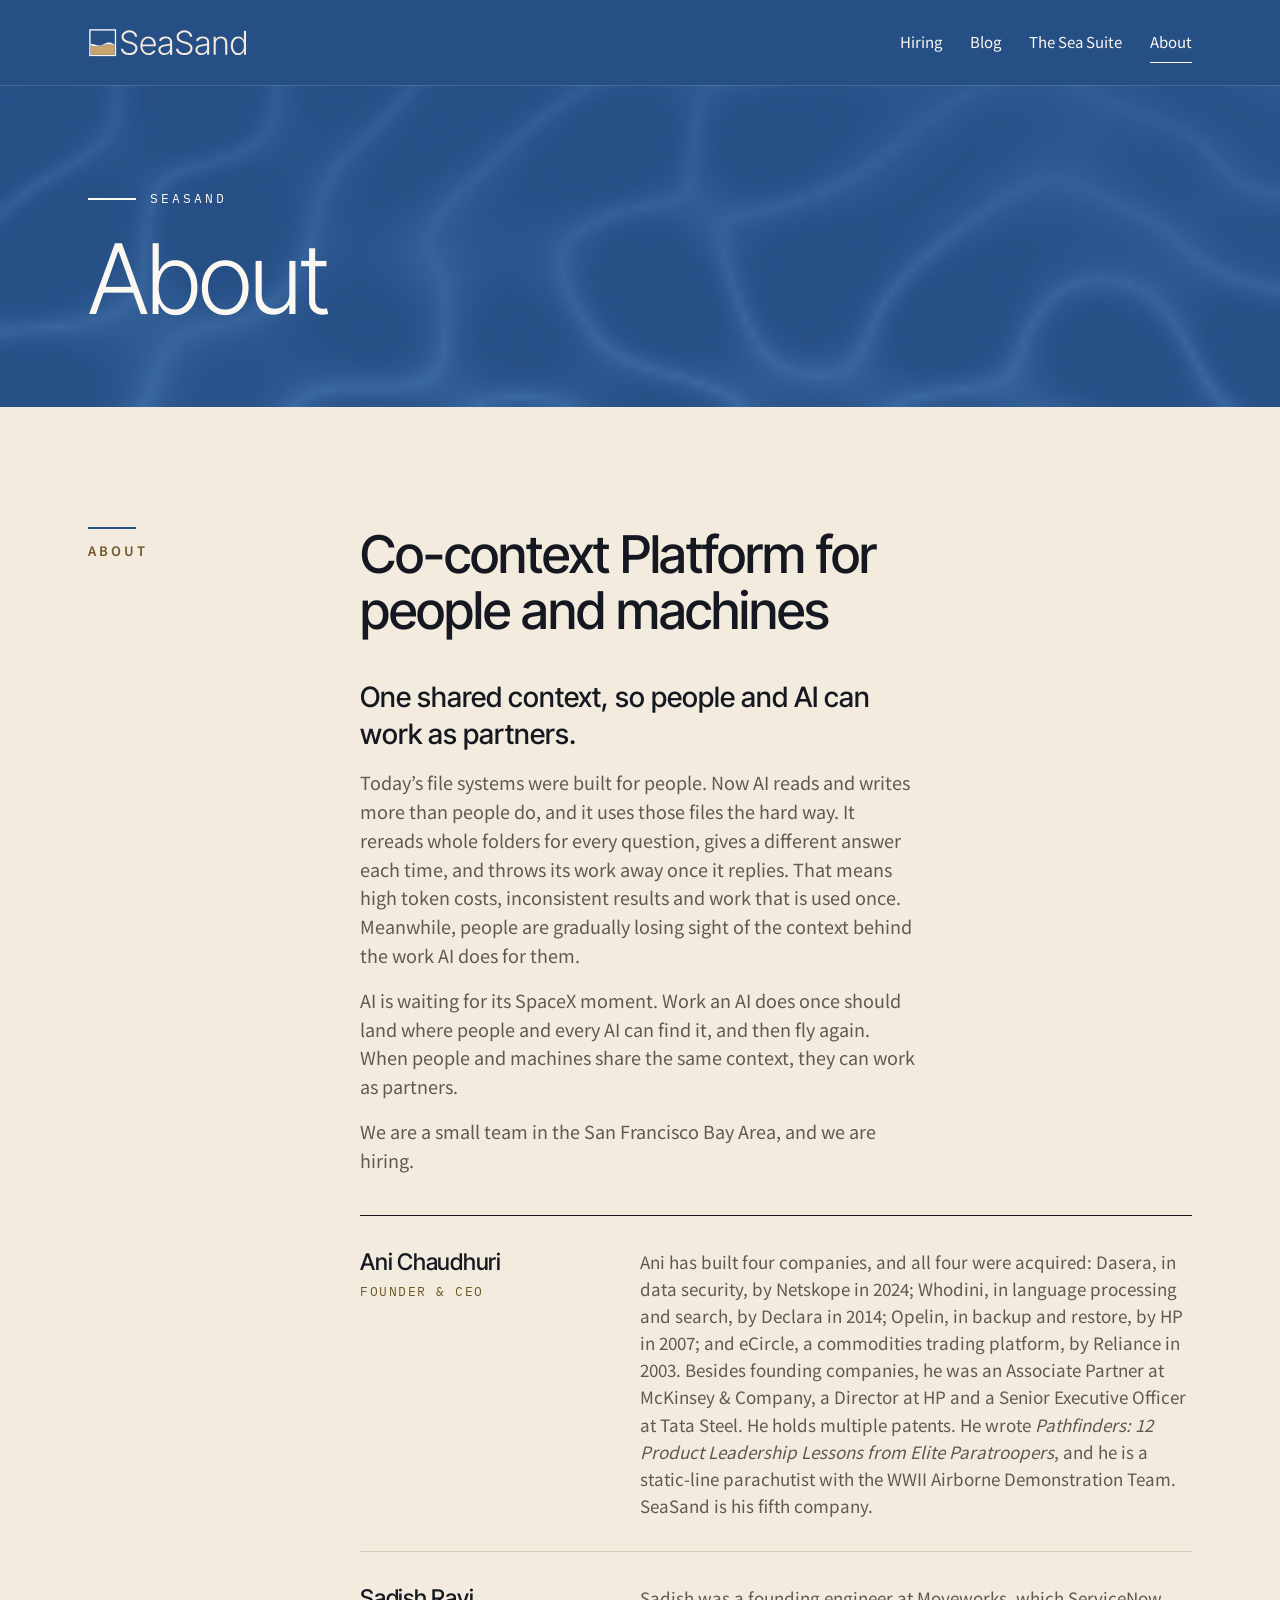
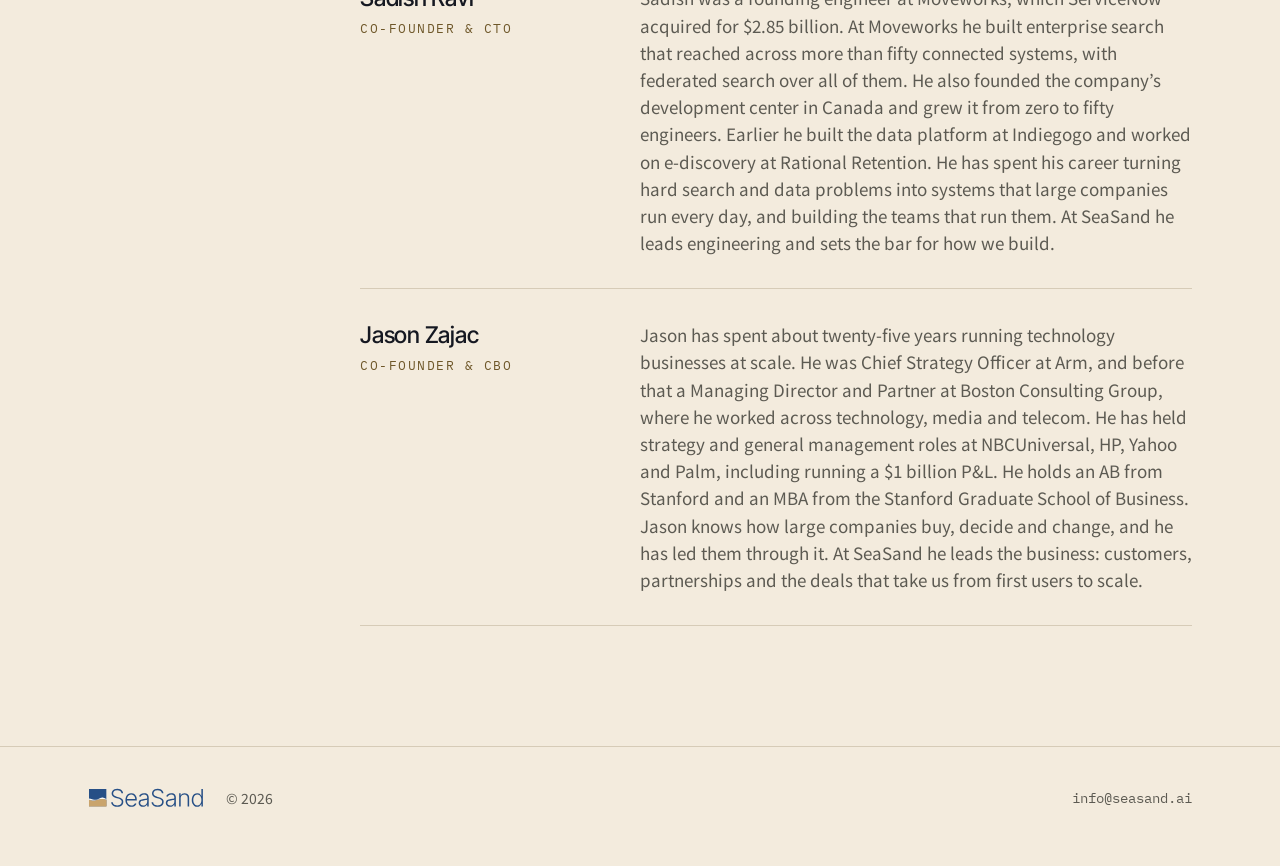
==== commit 9959a364: "About: "He holds multiple patents." (Ani) Co-Authored-By: Claude Opus 5.5 <noreply@anthropic.com> Cl" ====
--- a/about/index.html
+++ b/about/index.html
@@ -303,7 +303,7 @@
         <h2 id="about-h">Co-context Platform for people and machines</h2>
         <div class="about-copy"><p class="first">One shared context, so people and AI can work as partners.</p><p>Today&rsquo;s file systems were built for people. Now AI reads and writes more than people do, and it uses those files the hard way. It rereads whole folders for every question, gives a different answer each time, and throws its work away once it replies. That means high token costs, inconsistent results and work that is used once. Meanwhile, people are gradually losing sight of the context behind the work AI does for them.</p><p>AI is waiting for its SpaceX moment. Work an AI does once should land where people and every AI can find it, and then fly again. When people and machines share the same context, they can work as partners.</p><p>We are a small team in the San Francisco Bay Area, and we are hiring.</p></div>
         <ul class="team" aria-label="Founding team">
-          <li class="member"><div><h3>Ani Chaudhuri</h3><p class="title">Founder &amp; CEO</p></div><p class="bio">Ani has built four companies, and all four were acquired: Dasera, in data security, by Netskope in 2024; Whodini, in language processing and search, by Declara in 2014; Opelin, in backup and restore, by HP in 2007; and eCircle, a commodities trading platform, by Reliance in 2003. Besides founding companies, he was an Associate Partner at McKinsey &amp; Company, a Director at HP and a Senior Executive Officer at Tata Steel. He holds seven patents. He wrote <em>Pathfinders: 12 Product Leadership Lessons from Elite Paratroopers</em>, and he is a static-line parachutist with the WWII Airborne Demonstration Team. SeaSand is his fifth company.</p></li>
+          <li class="member"><div><h3>Ani Chaudhuri</h3><p class="title">Founder &amp; CEO</p></div><p class="bio">Ani has built four companies, and all four were acquired: Dasera, in data security, by Netskope in 2024; Whodini, in language processing and search, by Declara in 2014; Opelin, in backup and restore, by HP in 2007; and eCircle, a commodities trading platform, by Reliance in 2003. Besides founding companies, he was an Associate Partner at McKinsey &amp; Company, a Director at HP and a Senior Executive Officer at Tata Steel. He holds multiple patents. He wrote <em>Pathfinders: 12 Product Leadership Lessons from Elite Paratroopers</em>, and he is a static-line parachutist with the WWII Airborne Demonstration Team. SeaSand is his fifth company.</p></li>
           <li class="member"><div><h3>Sadish Ravi</h3><p class="title">Co-founder &amp; CTO</p></div><p class="bio">Sadish was a founding engineer at Moveworks, which ServiceNow acquired for $2.85 billion. At Moveworks he built enterprise search that reached across more than fifty connected systems, with federated search over all of them. He also founded the company&rsquo;s development center in Canada and grew it from zero to fifty engineers. Earlier he built the data platform at Indiegogo and worked on e-discovery at Rational Retention. He has spent his career turning hard search and data problems into systems that large companies run every day, and building the teams that run them. At SeaSand he leads engineering and sets the bar for how we build.</p></li>
           <li class="member"><div><h3>Jason Zajac</h3><p class="title">Co-founder &amp; CBO</p></div><p class="bio">Jason has spent about twenty-five years running technology businesses at scale. He was Chief Strategy Officer at Arm, and before that a Managing Director and Partner at Boston Consulting Group, where he worked across technology, media and telecom. He has held strategy and general management roles at NBCUniversal, HP, Yahoo and Palm, including running a $1 billion P&amp;L. He holds an AB from Stanford and an MBA from the Stanford Graduate School of Business. Jason knows how large companies buy, decide and change, and he has led them through it. At SeaSand he leads the business: customers, partnerships and the deals that take us from first users to scale.</p></li>
         </ul>
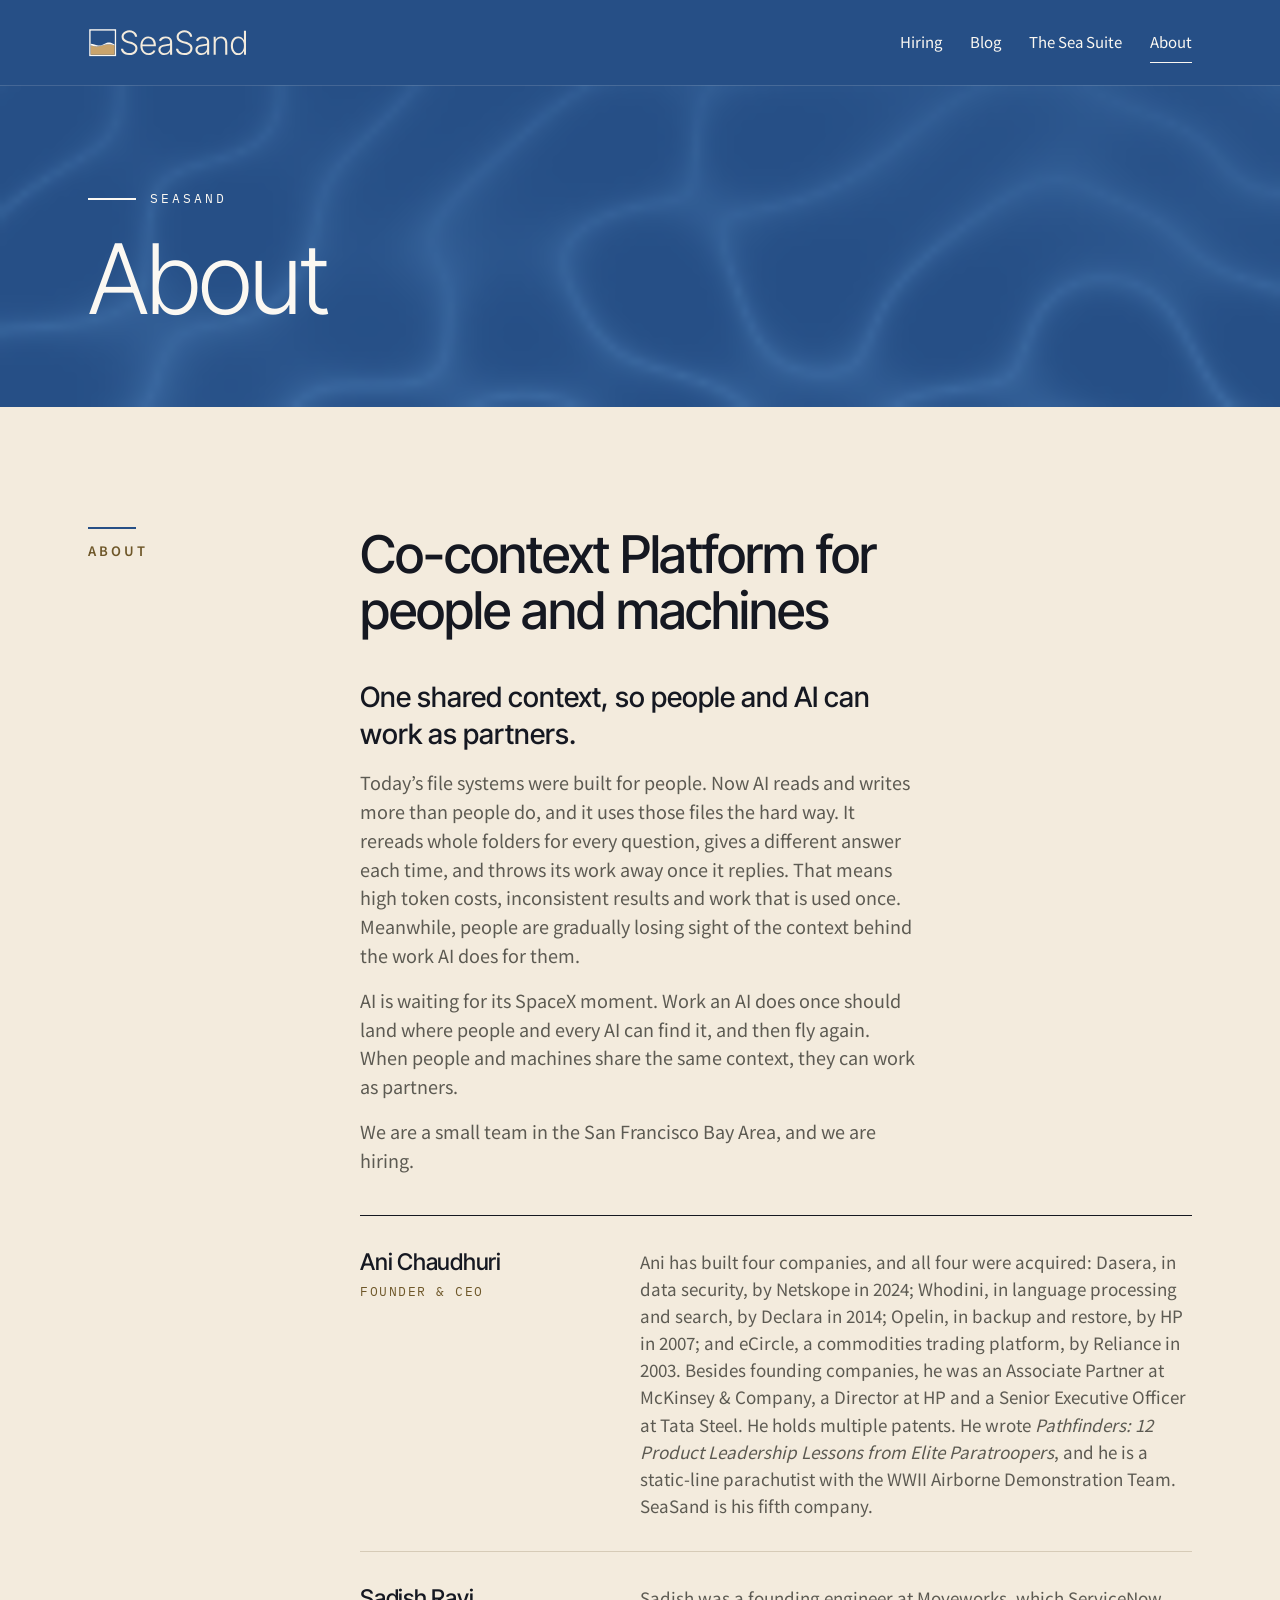
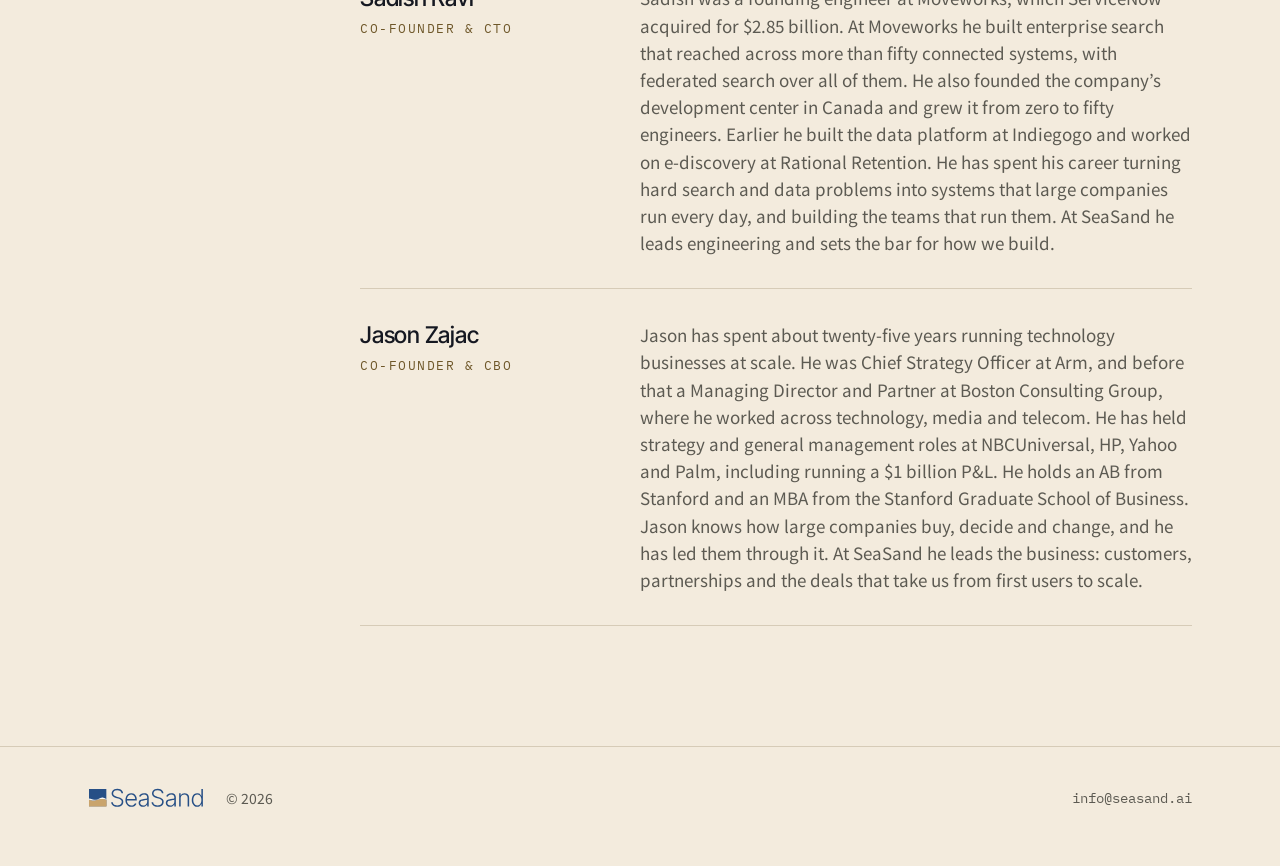
==== commit e92e0d65: "About and The Sea Suite: the logo goes to the home page Co-Authored-By: Claude Opus 5.5 <noreply@ant" ====
--- a/about/index.html
+++ b/about/index.html
@@ -269,7 +269,7 @@
 <div class="bar">
   <div class="wrap">
     <header class="top">
-      <a href="#top" aria-label="SeaSand, top of page"><svg class="lockup" role="img" aria-label="SeaSand" xmlns="http://www.w3.org/2000/svg" viewBox="-8 -8 486 90"><title>SeaSand</title><rect x="-2.16" y="-2.16" width="76.32" height="76.32" fill="none" stroke="#fbf8f2" stroke-width="4.32"/><clipPath id="m1"><rect width="72" height="72"/></clipPath><g clip-path="url(#m1)"><rect width="72" height="72" fill="#264f86"/><path d="M-2.16,43.31 L-1.84,43.40 L-1.52,43.49 L-1.21,43.58 L-0.89,43.67 L-0.57,43.76 L-0.25,43.85 L0.07,43.94 L0.38,44.03 L0.70,44.12 L1.02,44.21 L1.34,44.30 L1.66,44.39 L1.97,44.48 L2.29,44.56 L2.61,44.65 L2.93,44.74 L3.25,44.83 L3.56,44.91 L3.88,45.00 L4.20,45.08 L4.52,45.16 L4.84,45.25 L5.15,45.33 L5.47,45.41 L5.79,45.49 L6.11,45.57 L6.43,45.64 L6.74,45.72 L7.06,45.79 L7.38,45.87 L7.70,45.94 L8.02,46.01 L8.33,46.07 L8.65,46.14 L8.97,46.21 L9.29,46.27 L9.61,46.33 L9.92,46.39 L10.24,46.45 L10.56,46.50 L10.88,46.55 L11.20,46.61 L11.51,46.65 L11.83,46.70 L12.15,46.75 L12.47,46.79 L12.79,46.83 L13.10,46.87 L13.42,46.90 L13.74,46.94 L14.06,46.97 L14.38,47.00 L14.69,47.03 L15.01,47.05 L15.33,47.07 L15.65,47.09 L15.97,47.11 L16.28,47.12 L16.60,47.14 L16.92,47.15 L17.24,47.15 L17.56,47.16 L17.87,47.16 L18.19,47.16 L18.51,47.16 L18.83,47.15 L19.15,47.14 L19.46,47.13 L19.78,47.12 L20.10,47.11 L20.42,47.09 L20.74,47.07 L21.05,47.05 L21.37,47.02 L21.69,46.99 L22.01,46.96 L22.33,46.93 L22.64,46.90 L22.96,46.86 L23.28,46.82 L23.60,46.78 L23.92,46.74 L24.23,46.69 L24.55,46.64 L24.87,46.59 L25.19,46.54 L25.51,46.49 L25.82,46.43 L26.14,46.38 L26.46,46.32 L26.78,46.25 L27.10,46.19 L27.41,46.13 L27.73,46.06 L28.05,45.99 L28.37,45.92 L28.69,45.85 L29.00,45.78 L29.32,45.70 L29.64,45.63 L29.96,45.55 L30.28,45.47 L30.59,45.39 L30.91,45.31 L31.23,45.23 L31.55,45.15 L31.87,45.06 L32.18,44.98 L32.50,44.89 L32.82,44.81 L33.14,44.72 L33.46,44.63 L33.77,44.55 L34.09,44.46 L34.41,44.37 L34.73,44.28 L35.05,44.19 L35.36,44.10 L35.68,44.01 L36.00,43.92 L36.32,43.83 L36.64,43.74 L36.95,43.65 L37.27,43.56 L37.59,43.47 L37.91,43.38 L38.23,43.29 L38.54,43.21 L38.86,43.12 L39.18,43.03 L39.50,42.95 L39.82,42.86 L40.13,42.78 L40.45,42.69 L40.77,42.61 L41.09,42.53 L41.41,42.45 L41.72,42.37 L42.04,42.29 L42.36,42.21 L42.68,42.14 L43.00,42.06 L43.31,41.99 L43.63,41.92 L43.95,41.85 L44.27,41.78 L44.59,41.71 L44.90,41.65 L45.22,41.59 L45.54,41.52 L45.86,41.46 L46.18,41.41 L46.49,41.35 L46.81,41.30 L47.13,41.25 L47.45,41.20 L47.77,41.15 L48.08,41.10 L48.40,41.06 L48.72,41.02 L49.04,40.98 L49.36,40.94 L49.67,40.91 L49.99,40.88 L50.31,40.85 L50.63,40.82 L50.95,40.79 L51.26,40.77 L51.58,40.75 L51.90,40.73 L52.22,40.72 L52.54,40.71 L52.85,40.70 L53.17,40.69 L53.49,40.68 L53.81,40.68 L54.13,40.68 L54.44,40.68 L54.76,40.69 L55.08,40.69 L55.40,40.70 L55.72,40.72 L56.03,40.73 L56.35,40.75 L56.67,40.77 L56.99,40.79 L57.31,40.81 L57.62,40.84 L57.94,40.87 L58.26,40.90 L58.58,40.94 L58.90,40.97 L59.21,41.01 L59.53,41.05 L59.85,41.09 L60.17,41.14 L60.49,41.19 L60.80,41.23 L61.12,41.29 L61.44,41.34 L61.76,41.39 L62.08,41.45 L62.39,41.51 L62.71,41.57 L63.03,41.63 L63.35,41.70 L63.67,41.77 L63.98,41.83 L64.30,41.90 L64.62,41.97 L64.94,42.05 L65.26,42.12 L65.57,42.20 L65.89,42.27 L66.21,42.35 L66.53,42.43 L66.85,42.51 L67.16,42.59 L67.48,42.68 L67.80,42.76 L68.12,42.84 L68.44,42.93 L68.75,43.01 L69.07,43.10 L69.39,43.19 L69.71,43.28 L70.03,43.36 L70.34,43.45 L70.66,43.54 L70.98,43.63 L71.30,43.72 L71.62,43.81 L71.93,43.90 L72.25,43.99 L72.57,44.08 L72.89,44.17 L73.21,44.26 L73.52,44.35 L73.84,44.44 L74.16,44.53 L74.16,75.60 L-2.16,75.60 Z" fill="#c9a46c"/><path d="M-2.16,39.26 L-1.84,39.27 L-1.52,39.28 L-1.21,39.30 L-0.89,39.31 L-0.57,39.33 L-0.25,39.35 L0.07,39.37 L0.38,39.39 L0.70,39.41 L1.02,39.44 L1.34,39.47 L1.66,39.50 L1.97,39.53 L2.29,39.57 L2.61,39.61 L2.93,39.65 L3.25,39.69 L3.56,39.74 L3.88,39.79 L4.20,39.84 L4.52,39.89 L4.84,39.94 L5.15,40.00 L5.47,40.06 L5.79,40.12 L6.11,40.19 L6.43,40.25 L6.74,40.32 L7.06,40.39 L7.38,40.47 L7.70,40.54 L8.02,40.62 L8.33,40.70 L8.65,40.78 L8.97,40.86 L9.29,40.94 L9.61,41.03 L9.92,41.12 L10.24,41.21 L10.56,41.30 L10.88,41.39 L11.20,41.48 L11.51,41.57 L11.83,41.67 L12.15,41.76 L12.47,41.86 L12.79,41.95 L13.10,42.05 L13.42,42.15 L13.74,42.24 L14.06,42.34 L14.38,42.44 L14.69,42.53 L15.01,42.63 L15.33,42.72 L15.65,42.82 L15.97,42.91 L16.28,43.00 L16.60,43.10 L16.92,43.19 L17.24,43.28 L17.56,43.36 L17.87,43.45 L18.19,43.53 L18.51,43.61 L18.83,43.69 L19.15,43.77 L19.46,43.85 L19.78,43.92 L20.10,43.99 L20.42,44.05 L20.74,44.12 L21.05,44.18 L21.37,44.23 L21.69,44.29 L22.01,44.34 L22.33,44.39 L22.64,44.43 L22.96,44.47 L23.28,44.50 L23.60,44.53 L23.92,44.56 L24.23,44.58 L24.55,44.60 L24.87,44.62 L25.19,44.63 L25.51,44.63 L25.82,44.63 L26.14,44.63 L26.46,44.62 L26.78,44.60 L27.10,44.59 L27.41,44.56 L27.73,44.54 L28.05,44.50 L28.37,44.47 L28.69,44.42 L29.00,44.38 L29.32,44.32 L29.64,44.27 L29.96,44.21 L30.28,44.14 L30.59,44.07 L30.91,43.99 L31.23,43.91 L31.55,43.83 L31.87,43.74 L32.18,43.64 L32.50,43.55 L32.82,43.44 L33.14,43.34 L33.46,43.23 L33.77,43.11 L34.09,42.99 L34.41,42.87 L34.73,42.75 L35.05,42.62 L35.36,42.49 L35.68,42.35 L36.00,42.21 L36.32,42.07 L36.64,41.93 L36.95,41.78 L37.27,41.63 L37.59,41.48 L37.91,41.33 L38.23,41.17 L38.54,41.02 L38.86,40.86 L39.18,40.70 L39.50,40.54 L39.82,40.38 L40.13,40.21 L40.45,40.05 L40.77,39.89 L41.09,39.73 L41.41,39.56 L41.72,39.40 L42.04,39.24 L42.36,39.08 L42.68,38.92 L43.00,38.76 L43.31,38.60 L43.63,38.44 L43.95,38.29 L44.27,38.14 L44.59,37.99 L44.90,37.84 L45.22,37.69 L45.54,37.55 L45.86,37.41 L46.18,37.27 L46.49,37.14 L46.81,37.01 L47.13,36.88 L47.45,36.76 L47.77,36.64 L48.08,36.53 L48.40,36.42 L48.72,36.31 L49.04,36.21 L49.36,36.11 L49.67,36.02 L49.99,35.93 L50.31,35.85 L50.63,35.77 L50.95,35.70 L51.26,35.64 L51.58,35.58 L51.90,35.52 L52.22,35.47 L52.54,35.43 L52.85,35.39 L53.17,35.36 L53.49,35.33 L53.81,35.31 L54.13,35.30 L54.44,35.29 L54.76,35.29 L55.08,35.29 L55.40,35.30 L55.72,35.32 L56.03,35.34 L56.35,35.37 L56.67,35.41 L56.99,35.45 L57.31,35.49 L57.62,35.54 L57.94,35.60 L58.26,35.66 L58.58,35.73 L58.90,35.81 L59.21,35.88 L59.53,35.97 L59.85,36.06 L60.17,36.15 L60.49,36.25 L60.80,36.36 L61.12,36.47 L61.44,36.58 L61.76,36.70 L62.08,36.82 L62.39,36.95 L62.71,37.08 L63.03,37.22 L63.35,37.35 L63.67,37.50 L63.98,37.64 L64.30,37.79 L64.62,37.94 L64.94,38.09 L65.26,38.25 L65.57,38.41 L65.89,38.57 L66.21,38.73 L66.53,38.89 L66.85,39.06 L67.16,39.22 L67.48,39.39 L67.80,39.56 L68.12,39.73 L68.44,39.90 L68.75,40.07 L69.07,40.24 L69.39,40.41 L69.71,40.58 L70.03,40.74 L70.34,40.91 L70.66,41.08 L70.98,41.24 L71.30,41.41 L71.62,41.57 L71.93,41.73 L72.25,41.89 L72.57,42.04 L72.89,42.20 L73.21,42.35 L73.52,42.49 L73.84,42.64 L74.16,42.78 L74.16,44.53 L73.84,44.44 L73.52,44.35 L73.21,44.26 L72.89,44.17 L72.57,44.08 L72.25,43.99 L71.93,43.90 L71.62,43.81 L71.30,43.72 L70.98,43.63 L70.66,43.54 L70.34,43.45 L70.03,43.36 L69.71,43.28 L69.39,43.19 L69.07,43.10 L68.75,43.01 L68.44,42.93 L68.12,42.84 L67.80,42.76 L67.48,42.68 L67.16,42.59 L66.85,42.51 L66.53,42.43 L66.21,42.35 L65.89,42.27 L65.57,42.20 L65.26,42.12 L64.94,42.05 L64.62,41.97 L64.30,41.90 L63.98,41.83 L63.67,41.77 L63.35,41.70 L63.03,41.63 L62.71,41.57 L62.39,41.51 L62.08,41.45 L61.76,41.39 L61.44,41.34 L61.12,41.29 L60.80,41.23 L60.49,41.19 L60.17,41.14 L59.85,41.09 L59.53,41.05 L59.21,41.01 L58.90,40.97 L58.58,40.94 L58.26,40.90 L57.94,40.87 L57.62,40.84 L57.31,40.81 L56.99,40.79 L56.67,40.77 L56.35,40.75 L56.03,40.73 L55.72,40.72 L55.40,40.70 L55.08,40.69 L54.76,40.69 L54.44,40.68 L54.13,40.68 L53.81,40.68 L53.49,40.68 L53.17,40.69 L52.85,40.70 L52.54,40.71 L52.22,40.72 L51.90,40.73 L51.58,40.75 L51.26,40.77 L50.95,40.79 L50.63,40.82 L50.31,40.85 L49.99,40.88 L49.67,40.91 L49.36,40.94 L49.04,40.98 L48.72,41.02 L48.40,41.06 L48.08,41.10 L47.77,41.15 L47.45,41.20 L47.13,41.25 L46.81,41.30 L46.49,41.35 L46.18,41.41 L45.86,41.46 L45.54,41.52 L45.22,41.59 L44.90,41.65 L44.59,41.71 L44.27,41.78 L43.95,41.85 L43.63,41.92 L43.31,41.99 L43.00,42.06 L42.68,42.14 L42.36,42.21 L42.04,42.29 L41.72,42.37 L41.41,42.45 L41.09,42.53 L40.77,42.61 L40.45,42.69 L40.13,42.78 L39.82,42.86 L39.50,42.95 L39.18,43.03 L38.86,43.12 L38.54,43.21 L38.23,43.29 L37.91,43.38 L37.59,43.47 L37.27,43.56 L36.95,43.65 L36.64,43.74 L36.32,43.83 L36.00,43.92 L35.68,44.01 L35.36,44.10 L35.05,44.19 L34.73,44.28 L34.41,44.37 L34.09,44.46 L33.77,44.55 L33.46,44.63 L33.14,44.72 L32.82,44.81 L32.50,44.89 L32.18,44.98 L31.87,45.06 L31.55,45.15 L31.23,45.23 L30.91,45.31 L30.59,45.39 L30.28,45.47 L29.96,45.55 L29.64,45.63 L29.32,45.70 L29.00,45.78 L28.69,45.85 L28.37,45.92 L28.05,45.99 L27.73,46.06 L27.41,46.13 L27.10,46.19 L26.78,46.25 L26.46,46.32 L26.14,46.38 L25.82,46.43 L25.51,46.49 L25.19,46.54 L24.87,46.59 L24.55,46.64 L24.23,46.69 L23.92,46.74 L23.60,46.78 L23.28,46.82 L22.96,46.86 L22.64,46.90 L22.33,46.93 L22.01,46.96 L21.69,46.99 L21.37,47.02 L21.05,47.05 L20.74,47.07 L20.42,47.09 L20.10,47.11 L19.78,47.12 L19.46,47.13 L19.15,47.14 L18.83,47.15 L18.51,47.16 L18.19,47.16 L17.87,47.16 L17.56,47.16 L17.24,47.15 L16.92,47.15 L16.60,47.14 L16.28,47.12 L15.97,47.11 L15.65,47.09 L15.33,47.07 L15.01,47.05 L14.69,47.03 L14.38,47.00 L14.06,46.97 L13.74,46.94 L13.42,46.90 L13.10,46.87 L12.79,46.83 L12.47,46.79 L12.15,46.75 L11.83,46.70 L11.51,46.65 L11.20,46.61 L10.88,46.55 L10.56,46.50 L10.24,46.45 L9.92,46.39 L9.61,46.33 L9.29,46.27 L8.97,46.21 L8.65,46.14 L8.33,46.07 L8.02,46.01 L7.70,45.94 L7.38,45.87 L7.06,45.79 L6.74,45.72 L6.43,45.64 L6.11,45.57 L5.79,45.49 L5.47,45.41 L5.15,45.33 L4.84,45.25 L4.52,45.16 L4.20,45.08 L3.88,45.00 L3.56,44.91 L3.25,44.83 L2.93,44.74 L2.61,44.65 L2.29,44.56 L1.97,44.48 L1.66,44.39 L1.34,44.30 L1.02,44.21 L0.70,44.12 L0.38,44.03 L0.07,43.94 L-0.25,43.85 L-0.57,43.76 L-0.89,43.67 L-1.21,43.58 L-1.52,43.49 L-1.84,43.40 L-2.16,43.31 Z" fill="#fbf8f2"/></g><g fill="#f3ebdd"><path transform="translate(85.985,72) scale(0.048322,-0.048322)" d="M609.9996337890625 -25.3333740234375Q457.9991455078125 -25.3333740234375 346.1654968261719 24.8333740234375Q234.33184814453125 75.0001220703125 170.33169555664062 164.8336181640625Q106.33154296875 254.6671142578125 97.9981689453125 372.6673583984375H237.3343505859375Q245.00103759765625 284.33428955078125 295.6676330566406 223.16799926757812Q346.334228515625 162.001708984375 428.1672668457031 130.3353271484375Q510.00030517578125 98.6689453125 609.9996337890625 98.6689453125Q721.665771484375 98.6689453125 808.6654968261719 136.16873168945312Q895.6652221679688 173.66851806640625 945.4984436035156 241.00146484375Q995.3316650390625 308.33441162109375 995.3316650390625 398.0006103515625Q995.3316650390625 474.00048828125 955.6648559570312 524.8335266113281Q915.998046875 575.6665649414062 846.1648559570312 610.6661987304688Q776.3316650390625 645.6658325195312 683.33251953125 672.66552734375L505.9989013671875 724.66552734375Q330.66558837890625 776.3320922851562 233.99862670898438 868.9988098144531Q137.3316650390625 961.66552734375 137.3316650390625 1105.3326416015625Q137.3316650390625 1225.3329467773438 201.49853515625 1316.6664123535156Q265.6654052734375 1407.9998779296875 375.9990539550781 1459.333251953125Q486.33270263671875 1510.6666259765625 623.3330078125 1510.6666259765625Q762 1510.6666259765625 868.8336486816406 1459.3332824707031Q975.6672973632812 1407.9999389648438 1038.66748046875 1319.4999389648438Q1101.6676635742188 1230.9999389648438 1106.6676025390625 1118H973.998291015625Q961.6649169921875 1241.9991455078125 864.6651916503906 1315.3317260742188Q767.6654663085938 1388.664306640625 619.3328857421875 1388.664306640625Q516.3331909179688 1388.664306640625 437.00018310546875 1352.8312072753906Q357.66717529296875 1316.9981079101562 313.1673889160156 1254.1651916503906Q268.6676025390625 1191.332275390625 268.6676025390625 1110.6661376953125Q268.6676025390625 1032.9993896484375 312.66790771484375 980.4996337890625Q356.668212890625 927.9998779296875 425.0014953613281 894.8335876464844Q493.33477783203125 861.6672973632812 565.333740234375 840.0009765625L722 794.6678466796875Q792.6658935546875 774.00146484375 863.8325805664062 743.6683349609375Q934.999267578125 713.335205078125 994.6663513183594 667.335205078125Q1054.3334350585938 621.335205078125 1090.5005187988281 554.8348999023438Q1126.6676025390625 488.3345947265625 1126.6676025390625 395.3338623046875Q1126.6676025390625 276.6671142578125 1064.8341979980469 181.33364868164062Q1003.0007934570312 86.00018310546875 887.5005187988281 30.333404541015625Q772.000244140625 -25.3333740234375 609.9996337890625 -25.3333740234375Z"/><path transform="translate(145.179,72) scale(0.048322,-0.048322)" d="M590.6658935546875 -24Q434.66558837890625 -24 319.83209228515625 49.499908447265625Q204.99859619140625 122.99981689453125 142.83187866210938 253.16644287109375Q80.6651611328125 383.33306884765625 80.6651611328125 551.9998779296875Q80.6651611328125 721.3333740234375 142.33184814453125 852.3333740234375Q203.99853515625 983.3333740234375 313.9986877441406 1058.0Q423.99884033203125 1132.6666259765625 568.6658935546875 1132.6666259765625Q659.3323364257812 1132.6666259765625 744.3323974609375 1099.5002136230469Q829.3324584960938 1066.3338012695312 896.9992980957031 998.1673278808594Q964.6661376953125 930.0008544921875 1003.9996337890625 825.3340454101562Q1043.3331298828125 720.667236328125 1043.3331298828125 577.3331298828125V519.3321533203125H170.00048828125V633.334228515625H972.9984130859375L913.6638793945312 589.33349609375Q913.6638793945312 710.666259765625 872.4975891113281 806.8323669433594Q831.331298828125 902.9984741210938 754.1651000976562 958.8314514160156Q676.9989013671875 1014.6644287109375 568.6658935546875 1014.6644287109375Q461.6661376953125 1014.6644287109375 380.9999084472656 958.164794921875Q300.33367919921875 901.6651611328125 255.50070190429688 808.4992370605469Q210.667724609375 715.3333129882812 210.667724609375 604.0010986328125V536.6658935546875Q210.667724609375 402.9996337890625 257.1675720214844 303.5003356933594Q303.66741943359375 204.00103759765625 389.1670227050781 149.00161743164062Q474.6666259765625 94.002197265625 590.6658935546875 94.002197265625Q669.9984741210938 94.002197265625 729.9981689453125 119.16851806640625Q789.9978637695312 144.3348388671875 830.997802734375 186.66799926757812Q871.9977416992188 229.00115966796875 892.6644287109375 278.6683349609375L1016.0003662109375 238.001220703125Q990.3336791992188 168.0003662109375 932.8334350585938 108.33346557617188Q875.3331909179688 48.66656494140625 788.8329162597656 12.333282470703125Q702.3326416015625 -24 590.6658935546875 -24Z"/><path transform="translate(199.252,72) scale(0.048322,-0.048322)" d="M451.33251953125 -25.3333740234375Q349.9989013671875 -25.3333740234375 265.99871826171875 14.333343505859375Q181.99853515625 54.00006103515625 132.331787109375 129.66680908203125Q82.6650390625 205.33355712890625 82.6650390625 312.6669921875Q82.6650390625 395.66778564453125 113.998779296875 452.0013122558594Q145.33251953125 508.3348388671875 202.99954223632812 544.834716796875Q260.66656494140625 581.3345947265625 339.16644287109375 602.5010070800781Q417.66632080078125 623.6674194335938 512.665283203125 635.333984375Q606.665771484375 647.000732421875 671.8323364257812 655.5006408691406Q736.9989013671875 664.0005493164062 770.8319702148438 683.1670837402344Q804.6650390625 702.3336181640625 804.6650390625 744.000244140625V769.9990234375Q804.6650390625 884.6652221679688 736.832275390625 950.3315124511719Q668.99951171875 1015.997802734375 542 1015.997802734375Q421.333251953125 1015.997802734375 345.1669616699219 962.9977722167969Q269.00067138671875 909.9977416992188 238.66748046875 837.9984130859375L114.6650390625 882.6658935546875Q152.99871826171875 973.9998779296875 220.165771484375 1028.8333435058594Q287.33282470703125 1083.6668090820312 370.1663818359375 1108.1667175292969Q452.99993896484375 1132.6666259765625 537.9998779296875 1132.6666259765625Q602.3325805664062 1132.6666259765625 671.3326416015625 1116.0002136230469Q740.3327026367188 1099.3338012695312 800.3330993652344 1058.0005798339844Q860.33349609375 1016.6673583984375 897.5005493164062 943.5003051757812Q934.6676025390625 870.333251953125 934.6676025390625 757.9986572265625V0H804.6650390625V176.6651611328125H797.3316650390625Q774.6653442382812 127.66595458984375 728.6656494140625 81.33291625976562Q682.6659545898438 34.9998779296875 613.6660461425781 4.833251953125Q544.6661376953125 -25.3333740234375 451.33251953125 -25.3333740234375ZM468.6663818359375 92.6688232421875Q571.9996337890625 92.6688232421875 647.3326416015625 138.50180053710938Q722.6656494140625 184.33477783203125 763.6653442382812 261.0006408691406Q804.6650390625 337.66650390625 804.6650390625 428.6651611328125V589.998291015625Q790.3319091796875 576.3316650390625 756.4984130859375 565.3316955566406Q722.6649169921875 554.3317260742188 679.1646728515625 545.9984130859375Q635.6644287109375 537.6651000976562 591.4977111816406 531.831787109375Q547.3309936523438 525.9984741210938 513.3314208984375 521.99853515625Q418.66644287109375 510.33203125 351.33367919921875 485.3323669433594Q284.00091552734375 460.33270263671875 248.33425903320312 417.1663513183594Q212.6676025390625 374 212.6676025390625 306.0001220703125Q212.6676025390625 204.66754150390625 285.50054931640625 148.66818237304688Q358.33349609375 92.6688232421875 468.6663818359375 92.6688232421875Z"/><path transform="translate(251.150,72) scale(0.048322,-0.048322)" d="M609.9996337890625 -25.3333740234375Q457.9991455078125 -25.3333740234375 346.1654968261719 24.8333740234375Q234.33184814453125 75.0001220703125 170.33169555664062 164.8336181640625Q106.33154296875 254.6671142578125 97.9981689453125 372.6673583984375H237.3343505859375Q245.00103759765625 284.33428955078125 295.6676330566406 223.16799926757812Q346.334228515625 162.001708984375 428.1672668457031 130.3353271484375Q510.00030517578125 98.6689453125 609.9996337890625 98.6689453125Q721.665771484375 98.6689453125 808.6654968261719 136.16873168945312Q895.6652221679688 173.66851806640625 945.4984436035156 241.00146484375Q995.3316650390625 308.33441162109375 995.3316650390625 398.0006103515625Q995.3316650390625 474.00048828125 955.6648559570312 524.8335266113281Q915.998046875 575.6665649414062 846.1648559570312 610.6661987304688Q776.3316650390625 645.6658325195312 683.33251953125 672.66552734375L505.9989013671875 724.66552734375Q330.66558837890625 776.3320922851562 233.99862670898438 868.9988098144531Q137.3316650390625 961.66552734375 137.3316650390625 1105.3326416015625Q137.3316650390625 1225.3329467773438 201.49853515625 1316.6664123535156Q265.6654052734375 1407.9998779296875 375.9990539550781 1459.333251953125Q486.33270263671875 1510.6666259765625 623.3330078125 1510.6666259765625Q762 1510.6666259765625 868.8336486816406 1459.3332824707031Q975.6672973632812 1407.9999389648438 1038.66748046875 1319.4999389648438Q1101.6676635742188 1230.9999389648438 1106.6676025390625 1118H973.998291015625Q961.6649169921875 1241.9991455078125 864.6651916503906 1315.3317260742188Q767.6654663085938 1388.664306640625 619.3328857421875 1388.664306640625Q516.3331909179688 1388.664306640625 437.00018310546875 1352.8312072753906Q357.66717529296875 1316.9981079101562 313.1673889160156 1254.1651916503906Q268.6676025390625 1191.332275390625 268.6676025390625 1110.6661376953125Q268.6676025390625 1032.9993896484375 312.66790771484375 980.4996337890625Q356.668212890625 927.9998779296875 425.0014953613281 894.8335876464844Q493.33477783203125 861.6672973632812 565.333740234375 840.0009765625L722 794.6678466796875Q792.6658935546875 774.00146484375 863.8325805664062 743.6683349609375Q934.999267578125 713.335205078125 994.6663513183594 667.335205078125Q1054.3334350585938 621.335205078125 1090.5005187988281 554.8348999023438Q1126.6676025390625 488.3345947265625 1126.6676025390625 395.3338623046875Q1126.6676025390625 276.6671142578125 1064.8341979980469 181.33364868164062Q1003.0007934570312 86.00018310546875 887.5005187988281 30.333404541015625Q772.000244140625 -25.3333740234375 609.9996337890625 -25.3333740234375Z"/><path transform="translate(310.344,72) scale(0.048322,-0.048322)" d="M451.33251953125 -25.3333740234375Q349.9989013671875 -25.3333740234375 265.99871826171875 14.333343505859375Q181.99853515625 54.00006103515625 132.331787109375 129.66680908203125Q82.6650390625 205.33355712890625 82.6650390625 312.6669921875Q82.6650390625 395.66778564453125 113.998779296875 452.0013122558594Q145.33251953125 508.3348388671875 202.99954223632812 544.834716796875Q260.66656494140625 581.3345947265625 339.16644287109375 602.5010070800781Q417.66632080078125 623.6674194335938 512.665283203125 635.333984375Q606.665771484375 647.000732421875 671.8323364257812 655.5006408691406Q736.9989013671875 664.0005493164062 770.8319702148438 683.1670837402344Q804.6650390625 702.3336181640625 804.6650390625 744.000244140625V769.9990234375Q804.6650390625 884.6652221679688 736.832275390625 950.3315124511719Q668.99951171875 1015.997802734375 542 1015.997802734375Q421.333251953125 1015.997802734375 345.1669616699219 962.9977722167969Q269.00067138671875 909.9977416992188 238.66748046875 837.9984130859375L114.6650390625 882.6658935546875Q152.99871826171875 973.9998779296875 220.165771484375 1028.8333435058594Q287.33282470703125 1083.6668090820312 370.1663818359375 1108.1667175292969Q452.99993896484375 1132.6666259765625 537.9998779296875 1132.6666259765625Q602.3325805664062 1132.6666259765625 671.3326416015625 1116.0002136230469Q740.3327026367188 1099.3338012695312 800.3330993652344 1058.0005798339844Q860.33349609375 1016.6673583984375 897.5005493164062 943.5003051757812Q934.6676025390625 870.333251953125 934.6676025390625 757.9986572265625V0H804.6650390625V176.6651611328125H797.3316650390625Q774.6653442382812 127.66595458984375 728.6656494140625 81.33291625976562Q682.6659545898438 34.9998779296875 613.6660461425781 4.833251953125Q544.6661376953125 -25.3333740234375 451.33251953125 -25.3333740234375ZM468.6663818359375 92.6688232421875Q571.9996337890625 92.6688232421875 647.3326416015625 138.50180053710938Q722.6656494140625 184.33477783203125 763.6653442382812 261.0006408691406Q804.6650390625 337.66650390625 804.6650390625 428.6651611328125V589.998291015625Q790.3319091796875 576.3316650390625 756.4984130859375 565.3316955566406Q722.6649169921875 554.3317260742188 679.1646728515625 545.9984130859375Q635.6644287109375 537.6651000976562 591.4977111816406 531.831787109375Q547.3309936523438 525.9984741210938 513.3314208984375 521.99853515625Q418.66644287109375 510.33203125 351.33367919921875 485.3323669433594Q284.00091552734375 460.33270263671875 248.33425903320312 417.1663513183594Q212.6676025390625 374 212.6676025390625 306.0001220703125Q212.6676025390625 204.66754150390625 285.50054931640625 148.66818237304688Q358.33349609375 92.6688232421875 468.6663818359375 92.6688232421875Z"/><path transform="translate(362.242,72) scale(0.048322,-0.048322)" d="M268.000732421875 697.9984130859375V0H139.33154296875V1118H264.0006103515625V941.3333740234375H276.66748046875Q316.00079345703125 1027.6666870117188 399.1672668457031 1079.8333435058594Q482.333740234375 1132 605.333984375 1132Q718.333984375 1132 803.6672973632812 1085.1667175292969Q889.0006103515625 1038.3334350585938 936.8339233398438 947.3332824707031Q984.667236328125 856.3331298828125 984.667236328125 723.33251953125V0H855.998046875V715.332275390625Q855.998046875 852.3319091796875 778.8318786621094 933.1648559570312Q701.6657104492188 1013.997802734375 572.6663208007812 1013.997802734375Q485.33331298828125 1013.997802734375 416.33355712890625 975.4979553222656Q347.33380126953125 936.9981079101562 307.6672668457031 866.4982604980469Q268.000732421875 795.9984130859375 268.000732421875 697.9984130859375Z"/><path transform="translate(416.556,72) scale(0.048322,-0.048322)" d="M539.9993896484375 -24Q402.99920654296875 -24 299.33233642578125 48.66656494140625Q195.66546630859375 121.3331298828125 138.16531372070312 252.16644287109375Q80.6651611328125 382.999755859375 80.6651611328125 556Q80.6651611328125 728.000244140625 138.66531372070312 858.0002136230469Q196.66546630859375 988.0001831054688 300.33233642578125 1060.3334045410156Q403.99920654296875 1132.6666259765625 541.332763671875 1132.6666259765625Q644.3331909179688 1132.6666259765625 711.8329467773438 1096.4999694824219Q779.3327026367188 1060.3333129882812 820.6655883789062 1007.3337707519531Q861.9984741210938 954.334228515625 883.998291015625 904.002197265625H895.331787109375V1490H1024.0009765625V0H899.3319091796875V207.997802734375H883.998291015625Q861.6651611328125 156.99908447265625 819.8322448730469 103.16619873046875Q777.9993286132812 49.33331298828125 709.9995422363281 12.666656494140625Q641.999755859375 -24 539.9993896484375 -24ZM554.66650390625 94.002197265625Q663.6661987304688 94.002197265625 739.8325500488281 153.835205078125Q815.9989013671875 213.668212890625 856.33203125 318.3343811035156Q896.6651611328125 423.00054931640625 896.6651611328125 557.3333740234375Q896.6651611328125 691.6661987304688 856.8320617675781 794.8323364257812Q816.9989624023438 897.9984741210938 740.499267578125 956.3314514160156Q663.9995727539062 1014.6644287109375 554.66650390625 1014.6644287109375Q443.66668701171875 1014.6644287109375 366.8336486816406 953.998046875Q290.0006103515625 893.3316650390625 250.33416748046875 789.8321838378906Q210.667724609375 686.3327026367188 210.667724609375 557.3333740234375Q210.667724609375 427.6673583984375 250.66751098632812 322.6678466796875Q290.66729736328125 217.6683349609375 367.33367919921875 155.83526611328125Q444.00006103515625 94.002197265625 554.66650390625 94.002197265625Z"/></g></svg></a>
+      <a href="/" aria-label="SeaSand, home"><svg class="lockup" role="img" aria-label="SeaSand" xmlns="http://www.w3.org/2000/svg" viewBox="-8 -8 486 90"><title>SeaSand</title><rect x="-2.16" y="-2.16" width="76.32" height="76.32" fill="none" stroke="#fbf8f2" stroke-width="4.32"/><clipPath id="m1"><rect width="72" height="72"/></clipPath><g clip-path="url(#m1)"><rect width="72" height="72" fill="#264f86"/><path d="M-2.16,43.31 L-1.84,43.40 L-1.52,43.49 L-1.21,43.58 L-0.89,43.67 L-0.57,43.76 L-0.25,43.85 L0.07,43.94 L0.38,44.03 L0.70,44.12 L1.02,44.21 L1.34,44.30 L1.66,44.39 L1.97,44.48 L2.29,44.56 L2.61,44.65 L2.93,44.74 L3.25,44.83 L3.56,44.91 L3.88,45.00 L4.20,45.08 L4.52,45.16 L4.84,45.25 L5.15,45.33 L5.47,45.41 L5.79,45.49 L6.11,45.57 L6.43,45.64 L6.74,45.72 L7.06,45.79 L7.38,45.87 L7.70,45.94 L8.02,46.01 L8.33,46.07 L8.65,46.14 L8.97,46.21 L9.29,46.27 L9.61,46.33 L9.92,46.39 L10.24,46.45 L10.56,46.50 L10.88,46.55 L11.20,46.61 L11.51,46.65 L11.83,46.70 L12.15,46.75 L12.47,46.79 L12.79,46.83 L13.10,46.87 L13.42,46.90 L13.74,46.94 L14.06,46.97 L14.38,47.00 L14.69,47.03 L15.01,47.05 L15.33,47.07 L15.65,47.09 L15.97,47.11 L16.28,47.12 L16.60,47.14 L16.92,47.15 L17.24,47.15 L17.56,47.16 L17.87,47.16 L18.19,47.16 L18.51,47.16 L18.83,47.15 L19.15,47.14 L19.46,47.13 L19.78,47.12 L20.10,47.11 L20.42,47.09 L20.74,47.07 L21.05,47.05 L21.37,47.02 L21.69,46.99 L22.01,46.96 L22.33,46.93 L22.64,46.90 L22.96,46.86 L23.28,46.82 L23.60,46.78 L23.92,46.74 L24.23,46.69 L24.55,46.64 L24.87,46.59 L25.19,46.54 L25.51,46.49 L25.82,46.43 L26.14,46.38 L26.46,46.32 L26.78,46.25 L27.10,46.19 L27.41,46.13 L27.73,46.06 L28.05,45.99 L28.37,45.92 L28.69,45.85 L29.00,45.78 L29.32,45.70 L29.64,45.63 L29.96,45.55 L30.28,45.47 L30.59,45.39 L30.91,45.31 L31.23,45.23 L31.55,45.15 L31.87,45.06 L32.18,44.98 L32.50,44.89 L32.82,44.81 L33.14,44.72 L33.46,44.63 L33.77,44.55 L34.09,44.46 L34.41,44.37 L34.73,44.28 L35.05,44.19 L35.36,44.10 L35.68,44.01 L36.00,43.92 L36.32,43.83 L36.64,43.74 L36.95,43.65 L37.27,43.56 L37.59,43.47 L37.91,43.38 L38.23,43.29 L38.54,43.21 L38.86,43.12 L39.18,43.03 L39.50,42.95 L39.82,42.86 L40.13,42.78 L40.45,42.69 L40.77,42.61 L41.09,42.53 L41.41,42.45 L41.72,42.37 L42.04,42.29 L42.36,42.21 L42.68,42.14 L43.00,42.06 L43.31,41.99 L43.63,41.92 L43.95,41.85 L44.27,41.78 L44.59,41.71 L44.90,41.65 L45.22,41.59 L45.54,41.52 L45.86,41.46 L46.18,41.41 L46.49,41.35 L46.81,41.30 L47.13,41.25 L47.45,41.20 L47.77,41.15 L48.08,41.10 L48.40,41.06 L48.72,41.02 L49.04,40.98 L49.36,40.94 L49.67,40.91 L49.99,40.88 L50.31,40.85 L50.63,40.82 L50.95,40.79 L51.26,40.77 L51.58,40.75 L51.90,40.73 L52.22,40.72 L52.54,40.71 L52.85,40.70 L53.17,40.69 L53.49,40.68 L53.81,40.68 L54.13,40.68 L54.44,40.68 L54.76,40.69 L55.08,40.69 L55.40,40.70 L55.72,40.72 L56.03,40.73 L56.35,40.75 L56.67,40.77 L56.99,40.79 L57.31,40.81 L57.62,40.84 L57.94,40.87 L58.26,40.90 L58.58,40.94 L58.90,40.97 L59.21,41.01 L59.53,41.05 L59.85,41.09 L60.17,41.14 L60.49,41.19 L60.80,41.23 L61.12,41.29 L61.44,41.34 L61.76,41.39 L62.08,41.45 L62.39,41.51 L62.71,41.57 L63.03,41.63 L63.35,41.70 L63.67,41.77 L63.98,41.83 L64.30,41.90 L64.62,41.97 L64.94,42.05 L65.26,42.12 L65.57,42.20 L65.89,42.27 L66.21,42.35 L66.53,42.43 L66.85,42.51 L67.16,42.59 L67.48,42.68 L67.80,42.76 L68.12,42.84 L68.44,42.93 L68.75,43.01 L69.07,43.10 L69.39,43.19 L69.71,43.28 L70.03,43.36 L70.34,43.45 L70.66,43.54 L70.98,43.63 L71.30,43.72 L71.62,43.81 L71.93,43.90 L72.25,43.99 L72.57,44.08 L72.89,44.17 L73.21,44.26 L73.52,44.35 L73.84,44.44 L74.16,44.53 L74.16,75.60 L-2.16,75.60 Z" fill="#c9a46c"/><path d="M-2.16,39.26 L-1.84,39.27 L-1.52,39.28 L-1.21,39.30 L-0.89,39.31 L-0.57,39.33 L-0.25,39.35 L0.07,39.37 L0.38,39.39 L0.70,39.41 L1.02,39.44 L1.34,39.47 L1.66,39.50 L1.97,39.53 L2.29,39.57 L2.61,39.61 L2.93,39.65 L3.25,39.69 L3.56,39.74 L3.88,39.79 L4.20,39.84 L4.52,39.89 L4.84,39.94 L5.15,40.00 L5.47,40.06 L5.79,40.12 L6.11,40.19 L6.43,40.25 L6.74,40.32 L7.06,40.39 L7.38,40.47 L7.70,40.54 L8.02,40.62 L8.33,40.70 L8.65,40.78 L8.97,40.86 L9.29,40.94 L9.61,41.03 L9.92,41.12 L10.24,41.21 L10.56,41.30 L10.88,41.39 L11.20,41.48 L11.51,41.57 L11.83,41.67 L12.15,41.76 L12.47,41.86 L12.79,41.95 L13.10,42.05 L13.42,42.15 L13.74,42.24 L14.06,42.34 L14.38,42.44 L14.69,42.53 L15.01,42.63 L15.33,42.72 L15.65,42.82 L15.97,42.91 L16.28,43.00 L16.60,43.10 L16.92,43.19 L17.24,43.28 L17.56,43.36 L17.87,43.45 L18.19,43.53 L18.51,43.61 L18.83,43.69 L19.15,43.77 L19.46,43.85 L19.78,43.92 L20.10,43.99 L20.42,44.05 L20.74,44.12 L21.05,44.18 L21.37,44.23 L21.69,44.29 L22.01,44.34 L22.33,44.39 L22.64,44.43 L22.96,44.47 L23.28,44.50 L23.60,44.53 L23.92,44.56 L24.23,44.58 L24.55,44.60 L24.87,44.62 L25.19,44.63 L25.51,44.63 L25.82,44.63 L26.14,44.63 L26.46,44.62 L26.78,44.60 L27.10,44.59 L27.41,44.56 L27.73,44.54 L28.05,44.50 L28.37,44.47 L28.69,44.42 L29.00,44.38 L29.32,44.32 L29.64,44.27 L29.96,44.21 L30.28,44.14 L30.59,44.07 L30.91,43.99 L31.23,43.91 L31.55,43.83 L31.87,43.74 L32.18,43.64 L32.50,43.55 L32.82,43.44 L33.14,43.34 L33.46,43.23 L33.77,43.11 L34.09,42.99 L34.41,42.87 L34.73,42.75 L35.05,42.62 L35.36,42.49 L35.68,42.35 L36.00,42.21 L36.32,42.07 L36.64,41.93 L36.95,41.78 L37.27,41.63 L37.59,41.48 L37.91,41.33 L38.23,41.17 L38.54,41.02 L38.86,40.86 L39.18,40.70 L39.50,40.54 L39.82,40.38 L40.13,40.21 L40.45,40.05 L40.77,39.89 L41.09,39.73 L41.41,39.56 L41.72,39.40 L42.04,39.24 L42.36,39.08 L42.68,38.92 L43.00,38.76 L43.31,38.60 L43.63,38.44 L43.95,38.29 L44.27,38.14 L44.59,37.99 L44.90,37.84 L45.22,37.69 L45.54,37.55 L45.86,37.41 L46.18,37.27 L46.49,37.14 L46.81,37.01 L47.13,36.88 L47.45,36.76 L47.77,36.64 L48.08,36.53 L48.40,36.42 L48.72,36.31 L49.04,36.21 L49.36,36.11 L49.67,36.02 L49.99,35.93 L50.31,35.85 L50.63,35.77 L50.95,35.70 L51.26,35.64 L51.58,35.58 L51.90,35.52 L52.22,35.47 L52.54,35.43 L52.85,35.39 L53.17,35.36 L53.49,35.33 L53.81,35.31 L54.13,35.30 L54.44,35.29 L54.76,35.29 L55.08,35.29 L55.40,35.30 L55.72,35.32 L56.03,35.34 L56.35,35.37 L56.67,35.41 L56.99,35.45 L57.31,35.49 L57.62,35.54 L57.94,35.60 L58.26,35.66 L58.58,35.73 L58.90,35.81 L59.21,35.88 L59.53,35.97 L59.85,36.06 L60.17,36.15 L60.49,36.25 L60.80,36.36 L61.12,36.47 L61.44,36.58 L61.76,36.70 L62.08,36.82 L62.39,36.95 L62.71,37.08 L63.03,37.22 L63.35,37.35 L63.67,37.50 L63.98,37.64 L64.30,37.79 L64.62,37.94 L64.94,38.09 L65.26,38.25 L65.57,38.41 L65.89,38.57 L66.21,38.73 L66.53,38.89 L66.85,39.06 L67.16,39.22 L67.48,39.39 L67.80,39.56 L68.12,39.73 L68.44,39.90 L68.75,40.07 L69.07,40.24 L69.39,40.41 L69.71,40.58 L70.03,40.74 L70.34,40.91 L70.66,41.08 L70.98,41.24 L71.30,41.41 L71.62,41.57 L71.93,41.73 L72.25,41.89 L72.57,42.04 L72.89,42.20 L73.21,42.35 L73.52,42.49 L73.84,42.64 L74.16,42.78 L74.16,44.53 L73.84,44.44 L73.52,44.35 L73.21,44.26 L72.89,44.17 L72.57,44.08 L72.25,43.99 L71.93,43.90 L71.62,43.81 L71.30,43.72 L70.98,43.63 L70.66,43.54 L70.34,43.45 L70.03,43.36 L69.71,43.28 L69.39,43.19 L69.07,43.10 L68.75,43.01 L68.44,42.93 L68.12,42.84 L67.80,42.76 L67.48,42.68 L67.16,42.59 L66.85,42.51 L66.53,42.43 L66.21,42.35 L65.89,42.27 L65.57,42.20 L65.26,42.12 L64.94,42.05 L64.62,41.97 L64.30,41.90 L63.98,41.83 L63.67,41.77 L63.35,41.70 L63.03,41.63 L62.71,41.57 L62.39,41.51 L62.08,41.45 L61.76,41.39 L61.44,41.34 L61.12,41.29 L60.80,41.23 L60.49,41.19 L60.17,41.14 L59.85,41.09 L59.53,41.05 L59.21,41.01 L58.90,40.97 L58.58,40.94 L58.26,40.90 L57.94,40.87 L57.62,40.84 L57.31,40.81 L56.99,40.79 L56.67,40.77 L56.35,40.75 L56.03,40.73 L55.72,40.72 L55.40,40.70 L55.08,40.69 L54.76,40.69 L54.44,40.68 L54.13,40.68 L53.81,40.68 L53.49,40.68 L53.17,40.69 L52.85,40.70 L52.54,40.71 L52.22,40.72 L51.90,40.73 L51.58,40.75 L51.26,40.77 L50.95,40.79 L50.63,40.82 L50.31,40.85 L49.99,40.88 L49.67,40.91 L49.36,40.94 L49.04,40.98 L48.72,41.02 L48.40,41.06 L48.08,41.10 L47.77,41.15 L47.45,41.20 L47.13,41.25 L46.81,41.30 L46.49,41.35 L46.18,41.41 L45.86,41.46 L45.54,41.52 L45.22,41.59 L44.90,41.65 L44.59,41.71 L44.27,41.78 L43.95,41.85 L43.63,41.92 L43.31,41.99 L43.00,42.06 L42.68,42.14 L42.36,42.21 L42.04,42.29 L41.72,42.37 L41.41,42.45 L41.09,42.53 L40.77,42.61 L40.45,42.69 L40.13,42.78 L39.82,42.86 L39.50,42.95 L39.18,43.03 L38.86,43.12 L38.54,43.21 L38.23,43.29 L37.91,43.38 L37.59,43.47 L37.27,43.56 L36.95,43.65 L36.64,43.74 L36.32,43.83 L36.00,43.92 L35.68,44.01 L35.36,44.10 L35.05,44.19 L34.73,44.28 L34.41,44.37 L34.09,44.46 L33.77,44.55 L33.46,44.63 L33.14,44.72 L32.82,44.81 L32.50,44.89 L32.18,44.98 L31.87,45.06 L31.55,45.15 L31.23,45.23 L30.91,45.31 L30.59,45.39 L30.28,45.47 L29.96,45.55 L29.64,45.63 L29.32,45.70 L29.00,45.78 L28.69,45.85 L28.37,45.92 L28.05,45.99 L27.73,46.06 L27.41,46.13 L27.10,46.19 L26.78,46.25 L26.46,46.32 L26.14,46.38 L25.82,46.43 L25.51,46.49 L25.19,46.54 L24.87,46.59 L24.55,46.64 L24.23,46.69 L23.92,46.74 L23.60,46.78 L23.28,46.82 L22.96,46.86 L22.64,46.90 L22.33,46.93 L22.01,46.96 L21.69,46.99 L21.37,47.02 L21.05,47.05 L20.74,47.07 L20.42,47.09 L20.10,47.11 L19.78,47.12 L19.46,47.13 L19.15,47.14 L18.83,47.15 L18.51,47.16 L18.19,47.16 L17.87,47.16 L17.56,47.16 L17.24,47.15 L16.92,47.15 L16.60,47.14 L16.28,47.12 L15.97,47.11 L15.65,47.09 L15.33,47.07 L15.01,47.05 L14.69,47.03 L14.38,47.00 L14.06,46.97 L13.74,46.94 L13.42,46.90 L13.10,46.87 L12.79,46.83 L12.47,46.79 L12.15,46.75 L11.83,46.70 L11.51,46.65 L11.20,46.61 L10.88,46.55 L10.56,46.50 L10.24,46.45 L9.92,46.39 L9.61,46.33 L9.29,46.27 L8.97,46.21 L8.65,46.14 L8.33,46.07 L8.02,46.01 L7.70,45.94 L7.38,45.87 L7.06,45.79 L6.74,45.72 L6.43,45.64 L6.11,45.57 L5.79,45.49 L5.47,45.41 L5.15,45.33 L4.84,45.25 L4.52,45.16 L4.20,45.08 L3.88,45.00 L3.56,44.91 L3.25,44.83 L2.93,44.74 L2.61,44.65 L2.29,44.56 L1.97,44.48 L1.66,44.39 L1.34,44.30 L1.02,44.21 L0.70,44.12 L0.38,44.03 L0.07,43.94 L-0.25,43.85 L-0.57,43.76 L-0.89,43.67 L-1.21,43.58 L-1.52,43.49 L-1.84,43.40 L-2.16,43.31 Z" fill="#fbf8f2"/></g><g fill="#f3ebdd"><path transform="translate(85.985,72) scale(0.048322,-0.048322)" d="M609.9996337890625 -25.3333740234375Q457.9991455078125 -25.3333740234375 346.1654968261719 24.8333740234375Q234.33184814453125 75.0001220703125 170.33169555664062 164.8336181640625Q106.33154296875 254.6671142578125 97.9981689453125 372.6673583984375H237.3343505859375Q245.00103759765625 284.33428955078125 295.6676330566406 223.16799926757812Q346.334228515625 162.001708984375 428.1672668457031 130.3353271484375Q510.00030517578125 98.6689453125 609.9996337890625 98.6689453125Q721.665771484375 98.6689453125 808.6654968261719 136.16873168945312Q895.6652221679688 173.66851806640625 945.4984436035156 241.00146484375Q995.3316650390625 308.33441162109375 995.3316650390625 398.0006103515625Q995.3316650390625 474.00048828125 955.6648559570312 524.8335266113281Q915.998046875 575.6665649414062 846.1648559570312 610.6661987304688Q776.3316650390625 645.6658325195312 683.33251953125 672.66552734375L505.9989013671875 724.66552734375Q330.66558837890625 776.3320922851562 233.99862670898438 868.9988098144531Q137.3316650390625 961.66552734375 137.3316650390625 1105.3326416015625Q137.3316650390625 1225.3329467773438 201.49853515625 1316.6664123535156Q265.6654052734375 1407.9998779296875 375.9990539550781 1459.333251953125Q486.33270263671875 1510.6666259765625 623.3330078125 1510.6666259765625Q762 1510.6666259765625 868.8336486816406 1459.3332824707031Q975.6672973632812 1407.9999389648438 1038.66748046875 1319.4999389648438Q1101.6676635742188 1230.9999389648438 1106.6676025390625 1118H973.998291015625Q961.6649169921875 1241.9991455078125 864.6651916503906 1315.3317260742188Q767.6654663085938 1388.664306640625 619.3328857421875 1388.664306640625Q516.3331909179688 1388.664306640625 437.00018310546875 1352.8312072753906Q357.66717529296875 1316.9981079101562 313.1673889160156 1254.1651916503906Q268.6676025390625 1191.332275390625 268.6676025390625 1110.6661376953125Q268.6676025390625 1032.9993896484375 312.66790771484375 980.4996337890625Q356.668212890625 927.9998779296875 425.0014953613281 894.8335876464844Q493.33477783203125 861.6672973632812 565.333740234375 840.0009765625L722 794.6678466796875Q792.6658935546875 774.00146484375 863.8325805664062 743.6683349609375Q934.999267578125 713.335205078125 994.6663513183594 667.335205078125Q1054.3334350585938 621.335205078125 1090.5005187988281 554.8348999023438Q1126.6676025390625 488.3345947265625 1126.6676025390625 395.3338623046875Q1126.6676025390625 276.6671142578125 1064.8341979980469 181.33364868164062Q1003.0007934570312 86.00018310546875 887.5005187988281 30.333404541015625Q772.000244140625 -25.3333740234375 609.9996337890625 -25.3333740234375Z"/><path transform="translate(145.179,72) scale(0.048322,-0.048322)" d="M590.6658935546875 -24Q434.66558837890625 -24 319.83209228515625 49.499908447265625Q204.99859619140625 122.99981689453125 142.83187866210938 253.16644287109375Q80.6651611328125 383.33306884765625 80.6651611328125 551.9998779296875Q80.6651611328125 721.3333740234375 142.33184814453125 852.3333740234375Q203.99853515625 983.3333740234375 313.9986877441406 1058.0Q423.99884033203125 1132.6666259765625 568.6658935546875 1132.6666259765625Q659.3323364257812 1132.6666259765625 744.3323974609375 1099.5002136230469Q829.3324584960938 1066.3338012695312 896.9992980957031 998.1673278808594Q964.6661376953125 930.0008544921875 1003.9996337890625 825.3340454101562Q1043.3331298828125 720.667236328125 1043.3331298828125 577.3331298828125V519.3321533203125H170.00048828125V633.334228515625H972.9984130859375L913.6638793945312 589.33349609375Q913.6638793945312 710.666259765625 872.4975891113281 806.8323669433594Q831.331298828125 902.9984741210938 754.1651000976562 958.8314514160156Q676.9989013671875 1014.6644287109375 568.6658935546875 1014.6644287109375Q461.6661376953125 1014.6644287109375 380.9999084472656 958.164794921875Q300.33367919921875 901.6651611328125 255.50070190429688 808.4992370605469Q210.667724609375 715.3333129882812 210.667724609375 604.0010986328125V536.6658935546875Q210.667724609375 402.9996337890625 257.1675720214844 303.5003356933594Q303.66741943359375 204.00103759765625 389.1670227050781 149.00161743164062Q474.6666259765625 94.002197265625 590.6658935546875 94.002197265625Q669.9984741210938 94.002197265625 729.9981689453125 119.16851806640625Q789.9978637695312 144.3348388671875 830.997802734375 186.66799926757812Q871.9977416992188 229.00115966796875 892.6644287109375 278.6683349609375L1016.0003662109375 238.001220703125Q990.3336791992188 168.0003662109375 932.8334350585938 108.33346557617188Q875.3331909179688 48.66656494140625 788.8329162597656 12.333282470703125Q702.3326416015625 -24 590.6658935546875 -24Z"/><path transform="translate(199.252,72) scale(0.048322,-0.048322)" d="M451.33251953125 -25.3333740234375Q349.9989013671875 -25.3333740234375 265.99871826171875 14.333343505859375Q181.99853515625 54.00006103515625 132.331787109375 129.66680908203125Q82.6650390625 205.33355712890625 82.6650390625 312.6669921875Q82.6650390625 395.66778564453125 113.998779296875 452.0013122558594Q145.33251953125 508.3348388671875 202.99954223632812 544.834716796875Q260.66656494140625 581.3345947265625 339.16644287109375 602.5010070800781Q417.66632080078125 623.6674194335938 512.665283203125 635.333984375Q606.665771484375 647.000732421875 671.8323364257812 655.5006408691406Q736.9989013671875 664.0005493164062 770.8319702148438 683.1670837402344Q804.6650390625 702.3336181640625 804.6650390625 744.000244140625V769.9990234375Q804.6650390625 884.6652221679688 736.832275390625 950.3315124511719Q668.99951171875 1015.997802734375 542 1015.997802734375Q421.333251953125 1015.997802734375 345.1669616699219 962.9977722167969Q269.00067138671875 909.9977416992188 238.66748046875 837.9984130859375L114.6650390625 882.6658935546875Q152.99871826171875 973.9998779296875 220.165771484375 1028.8333435058594Q287.33282470703125 1083.6668090820312 370.1663818359375 1108.1667175292969Q452.99993896484375 1132.6666259765625 537.9998779296875 1132.6666259765625Q602.3325805664062 1132.6666259765625 671.3326416015625 1116.0002136230469Q740.3327026367188 1099.3338012695312 800.3330993652344 1058.0005798339844Q860.33349609375 1016.6673583984375 897.5005493164062 943.5003051757812Q934.6676025390625 870.333251953125 934.6676025390625 757.9986572265625V0H804.6650390625V176.6651611328125H797.3316650390625Q774.6653442382812 127.66595458984375 728.6656494140625 81.33291625976562Q682.6659545898438 34.9998779296875 613.6660461425781 4.833251953125Q544.6661376953125 -25.3333740234375 451.33251953125 -25.3333740234375ZM468.6663818359375 92.6688232421875Q571.9996337890625 92.6688232421875 647.3326416015625 138.50180053710938Q722.6656494140625 184.33477783203125 763.6653442382812 261.0006408691406Q804.6650390625 337.66650390625 804.6650390625 428.6651611328125V589.998291015625Q790.3319091796875 576.3316650390625 756.4984130859375 565.3316955566406Q722.6649169921875 554.3317260742188 679.1646728515625 545.9984130859375Q635.6644287109375 537.6651000976562 591.4977111816406 531.831787109375Q547.3309936523438 525.9984741210938 513.3314208984375 521.99853515625Q418.66644287109375 510.33203125 351.33367919921875 485.3323669433594Q284.00091552734375 460.33270263671875 248.33425903320312 417.1663513183594Q212.6676025390625 374 212.6676025390625 306.0001220703125Q212.6676025390625 204.66754150390625 285.50054931640625 148.66818237304688Q358.33349609375 92.6688232421875 468.6663818359375 92.6688232421875Z"/><path transform="translate(251.150,72) scale(0.048322,-0.048322)" d="M609.9996337890625 -25.3333740234375Q457.9991455078125 -25.3333740234375 346.1654968261719 24.8333740234375Q234.33184814453125 75.0001220703125 170.33169555664062 164.8336181640625Q106.33154296875 254.6671142578125 97.9981689453125 372.6673583984375H237.3343505859375Q245.00103759765625 284.33428955078125 295.6676330566406 223.16799926757812Q346.334228515625 162.001708984375 428.1672668457031 130.3353271484375Q510.00030517578125 98.6689453125 609.9996337890625 98.6689453125Q721.665771484375 98.6689453125 808.6654968261719 136.16873168945312Q895.6652221679688 173.66851806640625 945.4984436035156 241.00146484375Q995.3316650390625 308.33441162109375 995.3316650390625 398.0006103515625Q995.3316650390625 474.00048828125 955.6648559570312 524.8335266113281Q915.998046875 575.6665649414062 846.1648559570312 610.6661987304688Q776.3316650390625 645.6658325195312 683.33251953125 672.66552734375L505.9989013671875 724.66552734375Q330.66558837890625 776.3320922851562 233.99862670898438 868.9988098144531Q137.3316650390625 961.66552734375 137.3316650390625 1105.3326416015625Q137.3316650390625 1225.3329467773438 201.49853515625 1316.6664123535156Q265.6654052734375 1407.9998779296875 375.9990539550781 1459.333251953125Q486.33270263671875 1510.6666259765625 623.3330078125 1510.6666259765625Q762 1510.6666259765625 868.8336486816406 1459.3332824707031Q975.6672973632812 1407.9999389648438 1038.66748046875 1319.4999389648438Q1101.6676635742188 1230.9999389648438 1106.6676025390625 1118H973.998291015625Q961.6649169921875 1241.9991455078125 864.6651916503906 1315.3317260742188Q767.6654663085938 1388.664306640625 619.3328857421875 1388.664306640625Q516.3331909179688 1388.664306640625 437.00018310546875 1352.8312072753906Q357.66717529296875 1316.9981079101562 313.1673889160156 1254.1651916503906Q268.6676025390625 1191.332275390625 268.6676025390625 1110.6661376953125Q268.6676025390625 1032.9993896484375 312.66790771484375 980.4996337890625Q356.668212890625 927.9998779296875 425.0014953613281 894.8335876464844Q493.33477783203125 861.6672973632812 565.333740234375 840.0009765625L722 794.6678466796875Q792.6658935546875 774.00146484375 863.8325805664062 743.6683349609375Q934.999267578125 713.335205078125 994.6663513183594 667.335205078125Q1054.3334350585938 621.335205078125 1090.5005187988281 554.8348999023438Q1126.6676025390625 488.3345947265625 1126.6676025390625 395.3338623046875Q1126.6676025390625 276.6671142578125 1064.8341979980469 181.33364868164062Q1003.0007934570312 86.00018310546875 887.5005187988281 30.333404541015625Q772.000244140625 -25.3333740234375 609.9996337890625 -25.3333740234375Z"/><path transform="translate(310.344,72) scale(0.048322,-0.048322)" d="M451.33251953125 -25.3333740234375Q349.9989013671875 -25.3333740234375 265.99871826171875 14.333343505859375Q181.99853515625 54.00006103515625 132.331787109375 129.66680908203125Q82.6650390625 205.33355712890625 82.6650390625 312.6669921875Q82.6650390625 395.66778564453125 113.998779296875 452.0013122558594Q145.33251953125 508.3348388671875 202.99954223632812 544.834716796875Q260.66656494140625 581.3345947265625 339.16644287109375 602.5010070800781Q417.66632080078125 623.6674194335938 512.665283203125 635.333984375Q606.665771484375 647.000732421875 671.8323364257812 655.5006408691406Q736.9989013671875 664.0005493164062 770.8319702148438 683.1670837402344Q804.6650390625 702.3336181640625 804.6650390625 744.000244140625V769.9990234375Q804.6650390625 884.6652221679688 736.832275390625 950.3315124511719Q668.99951171875 1015.997802734375 542 1015.997802734375Q421.333251953125 1015.997802734375 345.1669616699219 962.9977722167969Q269.00067138671875 909.9977416992188 238.66748046875 837.9984130859375L114.6650390625 882.6658935546875Q152.99871826171875 973.9998779296875 220.165771484375 1028.8333435058594Q287.33282470703125 1083.6668090820312 370.1663818359375 1108.1667175292969Q452.99993896484375 1132.6666259765625 537.9998779296875 1132.6666259765625Q602.3325805664062 1132.6666259765625 671.3326416015625 1116.0002136230469Q740.3327026367188 1099.3338012695312 800.3330993652344 1058.0005798339844Q860.33349609375 1016.6673583984375 897.5005493164062 943.5003051757812Q934.6676025390625 870.333251953125 934.6676025390625 757.9986572265625V0H804.6650390625V176.6651611328125H797.3316650390625Q774.6653442382812 127.66595458984375 728.6656494140625 81.33291625976562Q682.6659545898438 34.9998779296875 613.6660461425781 4.833251953125Q544.6661376953125 -25.3333740234375 451.33251953125 -25.3333740234375ZM468.6663818359375 92.6688232421875Q571.9996337890625 92.6688232421875 647.3326416015625 138.50180053710938Q722.6656494140625 184.33477783203125 763.6653442382812 261.0006408691406Q804.6650390625 337.66650390625 804.6650390625 428.6651611328125V589.998291015625Q790.3319091796875 576.3316650390625 756.4984130859375 565.3316955566406Q722.6649169921875 554.3317260742188 679.1646728515625 545.9984130859375Q635.6644287109375 537.6651000976562 591.4977111816406 531.831787109375Q547.3309936523438 525.9984741210938 513.3314208984375 521.99853515625Q418.66644287109375 510.33203125 351.33367919921875 485.3323669433594Q284.00091552734375 460.33270263671875 248.33425903320312 417.1663513183594Q212.6676025390625 374 212.6676025390625 306.0001220703125Q212.6676025390625 204.66754150390625 285.50054931640625 148.66818237304688Q358.33349609375 92.6688232421875 468.6663818359375 92.6688232421875Z"/><path transform="translate(362.242,72) scale(0.048322,-0.048322)" d="M268.000732421875 697.9984130859375V0H139.33154296875V1118H264.0006103515625V941.3333740234375H276.66748046875Q316.00079345703125 1027.6666870117188 399.1672668457031 1079.8333435058594Q482.333740234375 1132 605.333984375 1132Q718.333984375 1132 803.6672973632812 1085.1667175292969Q889.0006103515625 1038.3334350585938 936.8339233398438 947.3332824707031Q984.667236328125 856.3331298828125 984.667236328125 723.33251953125V0H855.998046875V715.332275390625Q855.998046875 852.3319091796875 778.8318786621094 933.1648559570312Q701.6657104492188 1013.997802734375 572.6663208007812 1013.997802734375Q485.33331298828125 1013.997802734375 416.33355712890625 975.4979553222656Q347.33380126953125 936.9981079101562 307.6672668457031 866.4982604980469Q268.000732421875 795.9984130859375 268.000732421875 697.9984130859375Z"/><path transform="translate(416.556,72) scale(0.048322,-0.048322)" d="M539.9993896484375 -24Q402.99920654296875 -24 299.33233642578125 48.66656494140625Q195.66546630859375 121.3331298828125 138.16531372070312 252.16644287109375Q80.6651611328125 382.999755859375 80.6651611328125 556Q80.6651611328125 728.000244140625 138.66531372070312 858.0002136230469Q196.66546630859375 988.0001831054688 300.33233642578125 1060.3334045410156Q403.99920654296875 1132.6666259765625 541.332763671875 1132.6666259765625Q644.3331909179688 1132.6666259765625 711.8329467773438 1096.4999694824219Q779.3327026367188 1060.3333129882812 820.6655883789062 1007.3337707519531Q861.9984741210938 954.334228515625 883.998291015625 904.002197265625H895.331787109375V1490H1024.0009765625V0H899.3319091796875V207.997802734375H883.998291015625Q861.6651611328125 156.99908447265625 819.8322448730469 103.16619873046875Q777.9993286132812 49.33331298828125 709.9995422363281 12.666656494140625Q641.999755859375 -24 539.9993896484375 -24ZM554.66650390625 94.002197265625Q663.6661987304688 94.002197265625 739.8325500488281 153.835205078125Q815.9989013671875 213.668212890625 856.33203125 318.3343811035156Q896.6651611328125 423.00054931640625 896.6651611328125 557.3333740234375Q896.6651611328125 691.6661987304688 856.8320617675781 794.8323364257812Q816.9989624023438 897.9984741210938 740.499267578125 956.3314514160156Q663.9995727539062 1014.6644287109375 554.66650390625 1014.6644287109375Q443.66668701171875 1014.6644287109375 366.8336486816406 953.998046875Q290.0006103515625 893.3316650390625 250.33416748046875 789.8321838378906Q210.667724609375 686.3327026367188 210.667724609375 557.3333740234375Q210.667724609375 427.6673583984375 250.66751098632812 322.6678466796875Q290.66729736328125 217.6683349609375 367.33367919921875 155.83526611328125Q444.00006103515625 94.002197265625 554.66650390625 94.002197265625Z"/></g></svg></a>
       <nav aria-label="Sections">
         <ul>
           <!-- nav:start -->
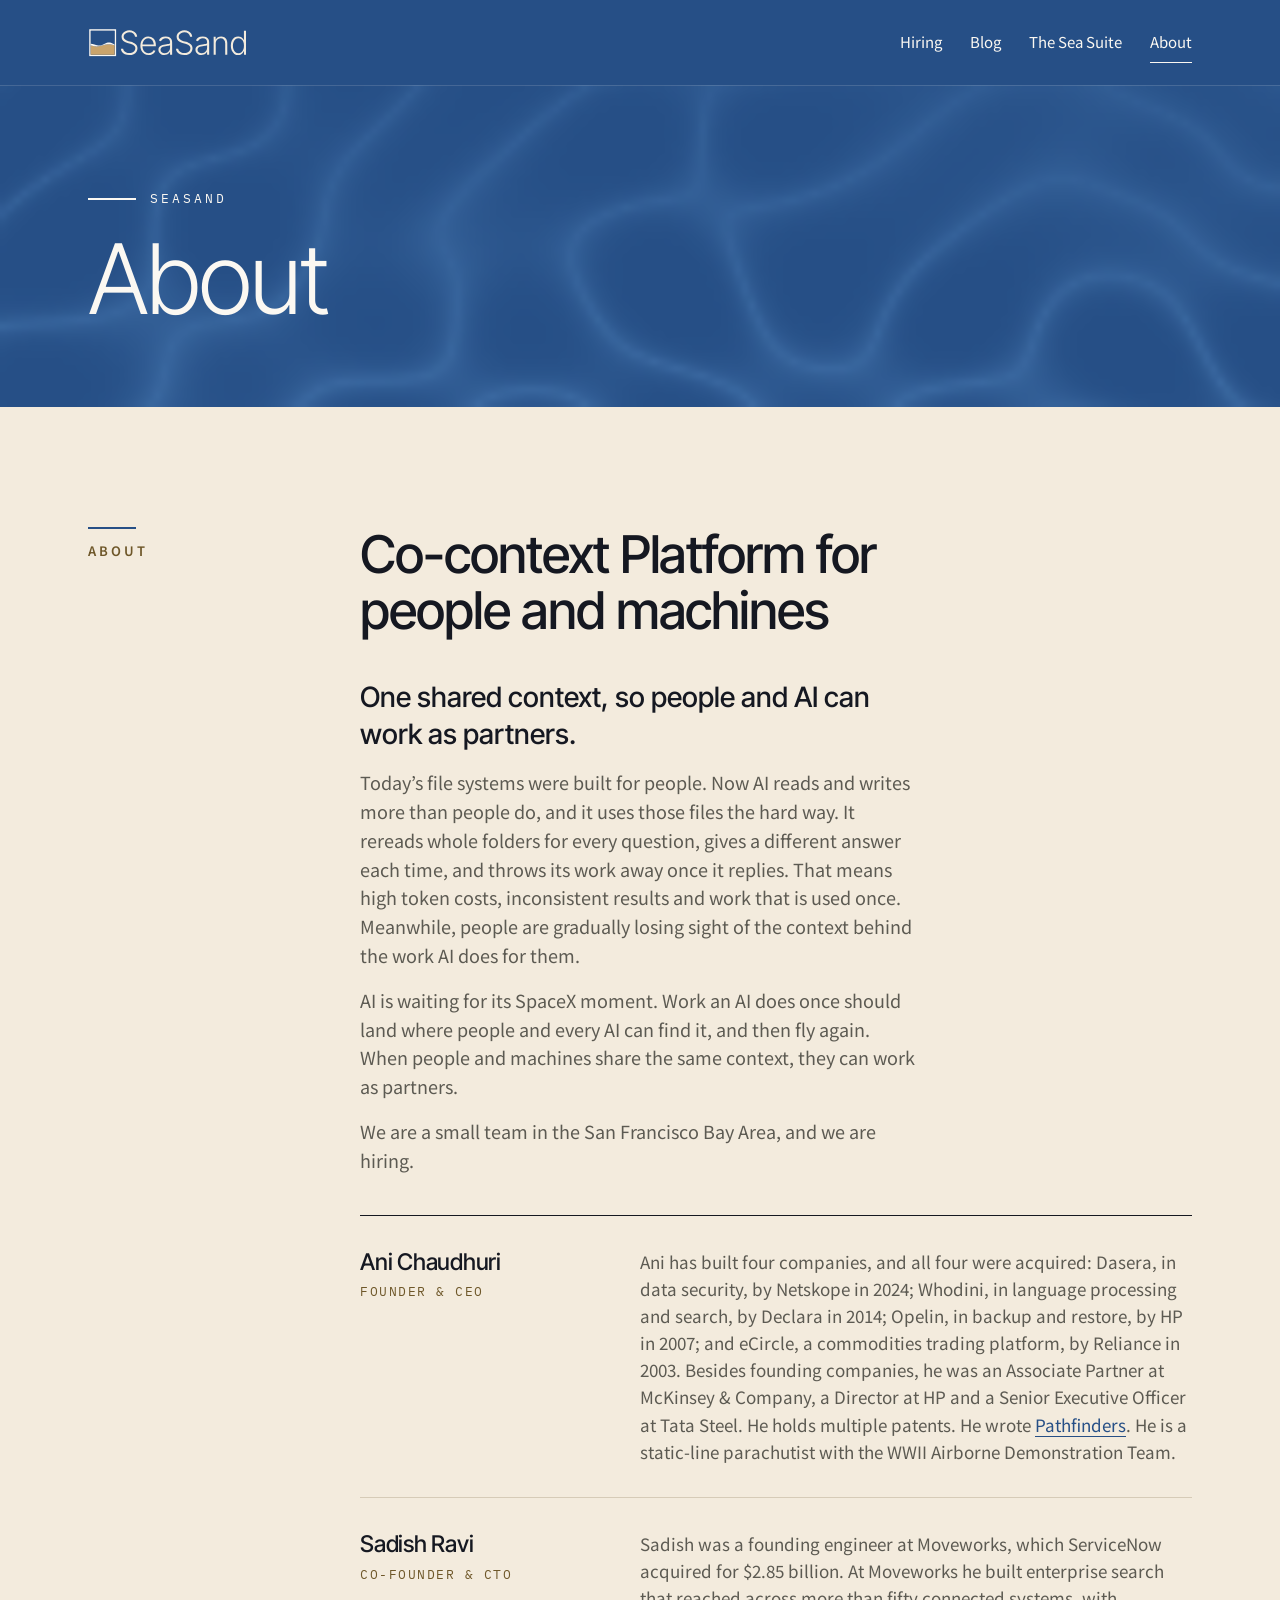
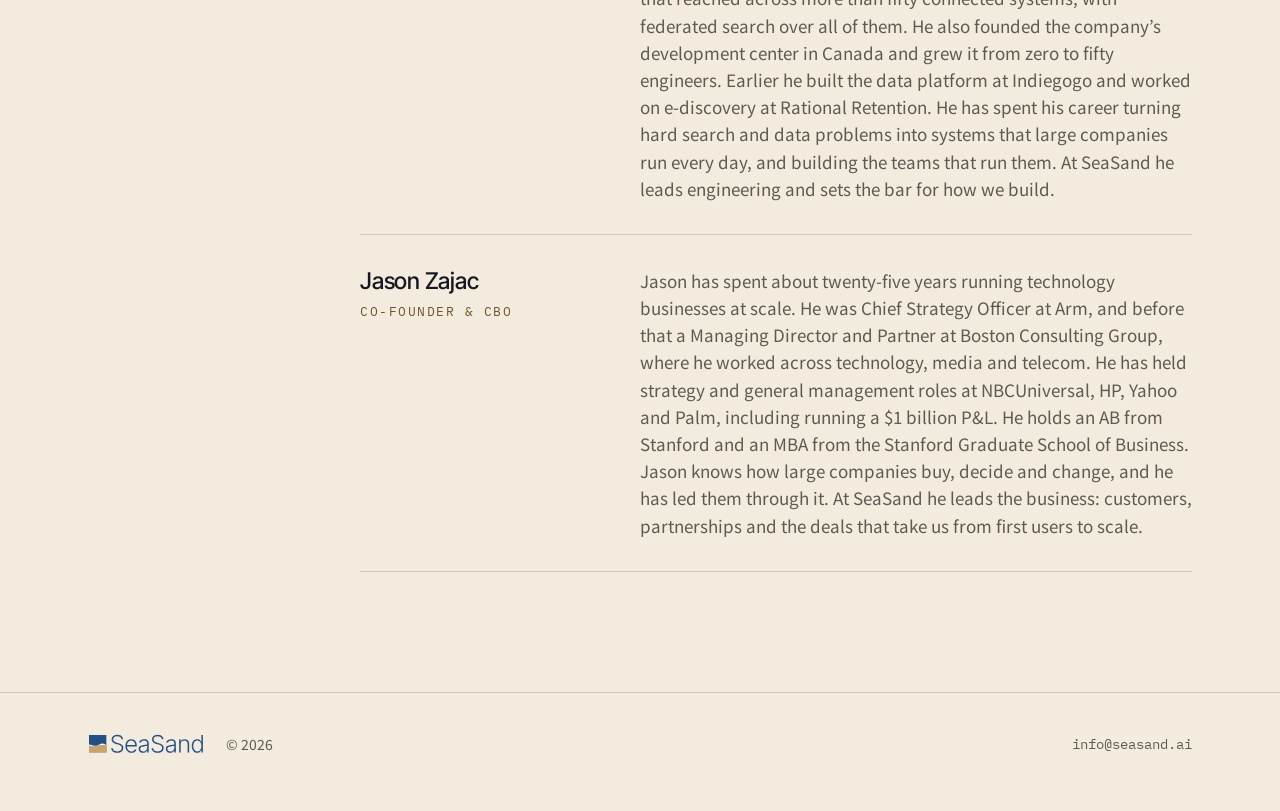
==== commit 8915a2ad: "About: Ani's bio — Pathfinders linked to pathfindersbook.com, parachutist line split, "fifth company" ====
--- a/about/index.html
+++ b/about/index.html
@@ -303,7 +303,7 @@
         <h2 id="about-h">Co-context Platform for people and machines</h2>
         <div class="about-copy"><p class="first">One shared context, so people and AI can work as partners.</p><p>Today&rsquo;s file systems were built for people. Now AI reads and writes more than people do, and it uses those files the hard way. It rereads whole folders for every question, gives a different answer each time, and throws its work away once it replies. That means high token costs, inconsistent results and work that is used once. Meanwhile, people are gradually losing sight of the context behind the work AI does for them.</p><p>AI is waiting for its SpaceX moment. Work an AI does once should land where people and every AI can find it, and then fly again. When people and machines share the same context, they can work as partners.</p><p>We are a small team in the San Francisco Bay Area, and we are hiring.</p></div>
         <ul class="team" aria-label="Founding team">
-          <li class="member"><div><h3>Ani Chaudhuri</h3><p class="title">Founder &amp; CEO</p></div><p class="bio">Ani has built four companies, and all four were acquired: Dasera, in data security, by Netskope in 2024; Whodini, in language processing and search, by Declara in 2014; Opelin, in backup and restore, by HP in 2007; and eCircle, a commodities trading platform, by Reliance in 2003. Besides founding companies, he was an Associate Partner at McKinsey &amp; Company, a Director at HP and a Senior Executive Officer at Tata Steel. He holds multiple patents. He wrote <em>Pathfinders: 12 Product Leadership Lessons from Elite Paratroopers</em>, and he is a static-line parachutist with the WWII Airborne Demonstration Team. SeaSand is his fifth company.</p></li>
+          <li class="member"><div><h3>Ani Chaudhuri</h3><p class="title">Founder &amp; CEO</p></div><p class="bio">Ani has built four companies, and all four were acquired: Dasera, in data security, by Netskope in 2024; Whodini, in language processing and search, by Declara in 2014; Opelin, in backup and restore, by HP in 2007; and eCircle, a commodities trading platform, by Reliance in 2003. Besides founding companies, he was an Associate Partner at McKinsey &amp; Company, a Director at HP and a Senior Executive Officer at Tata Steel. He holds multiple patents. He wrote <a href="https://www.pathfindersbook.com" target="_blank" rel="noopener">Pathfinders</a>. He is a static-line parachutist with the WWII Airborne Demonstration Team.</p></li>
           <li class="member"><div><h3>Sadish Ravi</h3><p class="title">Co-founder &amp; CTO</p></div><p class="bio">Sadish was a founding engineer at Moveworks, which ServiceNow acquired for $2.85 billion. At Moveworks he built enterprise search that reached across more than fifty connected systems, with federated search over all of them. He also founded the company&rsquo;s development center in Canada and grew it from zero to fifty engineers. Earlier he built the data platform at Indiegogo and worked on e-discovery at Rational Retention. He has spent his career turning hard search and data problems into systems that large companies run every day, and building the teams that run them. At SeaSand he leads engineering and sets the bar for how we build.</p></li>
           <li class="member"><div><h3>Jason Zajac</h3><p class="title">Co-founder &amp; CBO</p></div><p class="bio">Jason has spent about twenty-five years running technology businesses at scale. He was Chief Strategy Officer at Arm, and before that a Managing Director and Partner at Boston Consulting Group, where he worked across technology, media and telecom. He has held strategy and general management roles at NBCUniversal, HP, Yahoo and Palm, including running a $1 billion P&amp;L. He holds an AB from Stanford and an MBA from the Stanford Graduate School of Business. Jason knows how large companies buy, decide and change, and he has led them through it. At SeaSand he leads the business: customers, partnerships and the deals that take us from first users to scale.</p></li>
         </ul>
